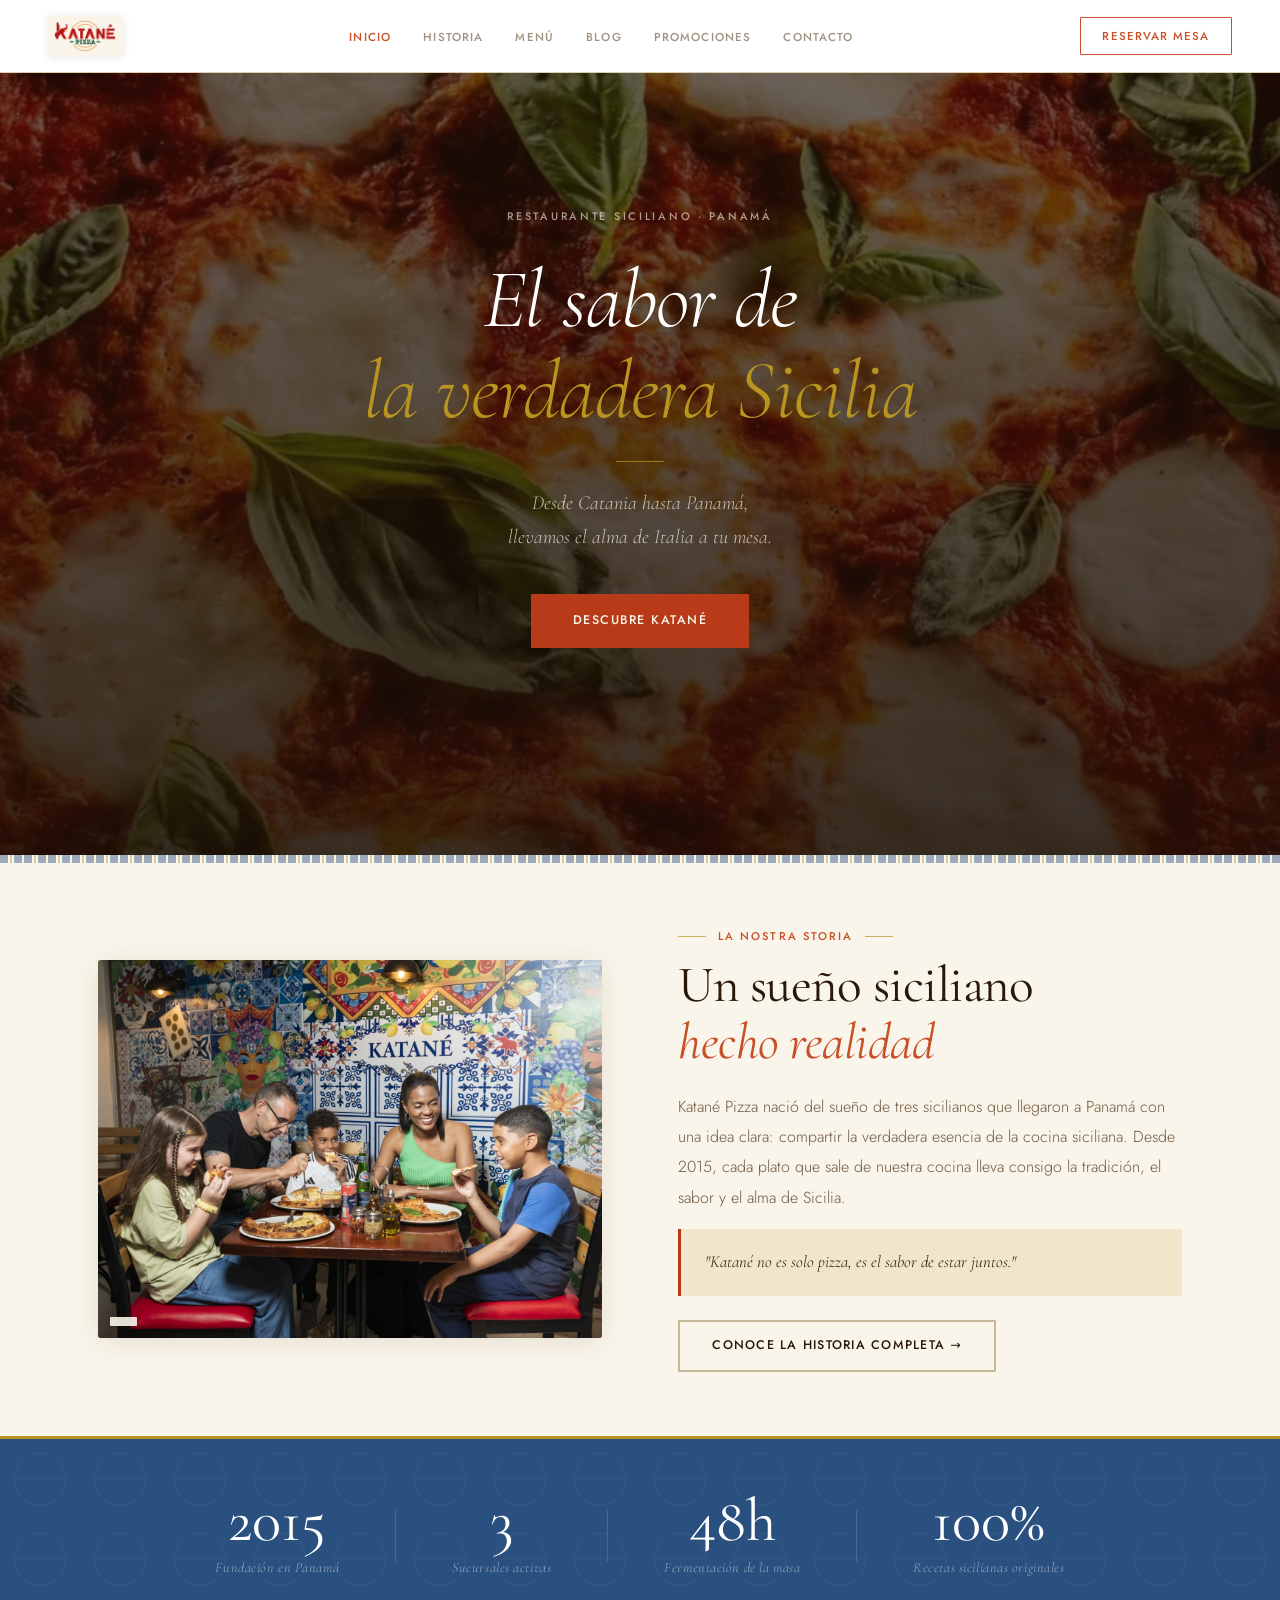
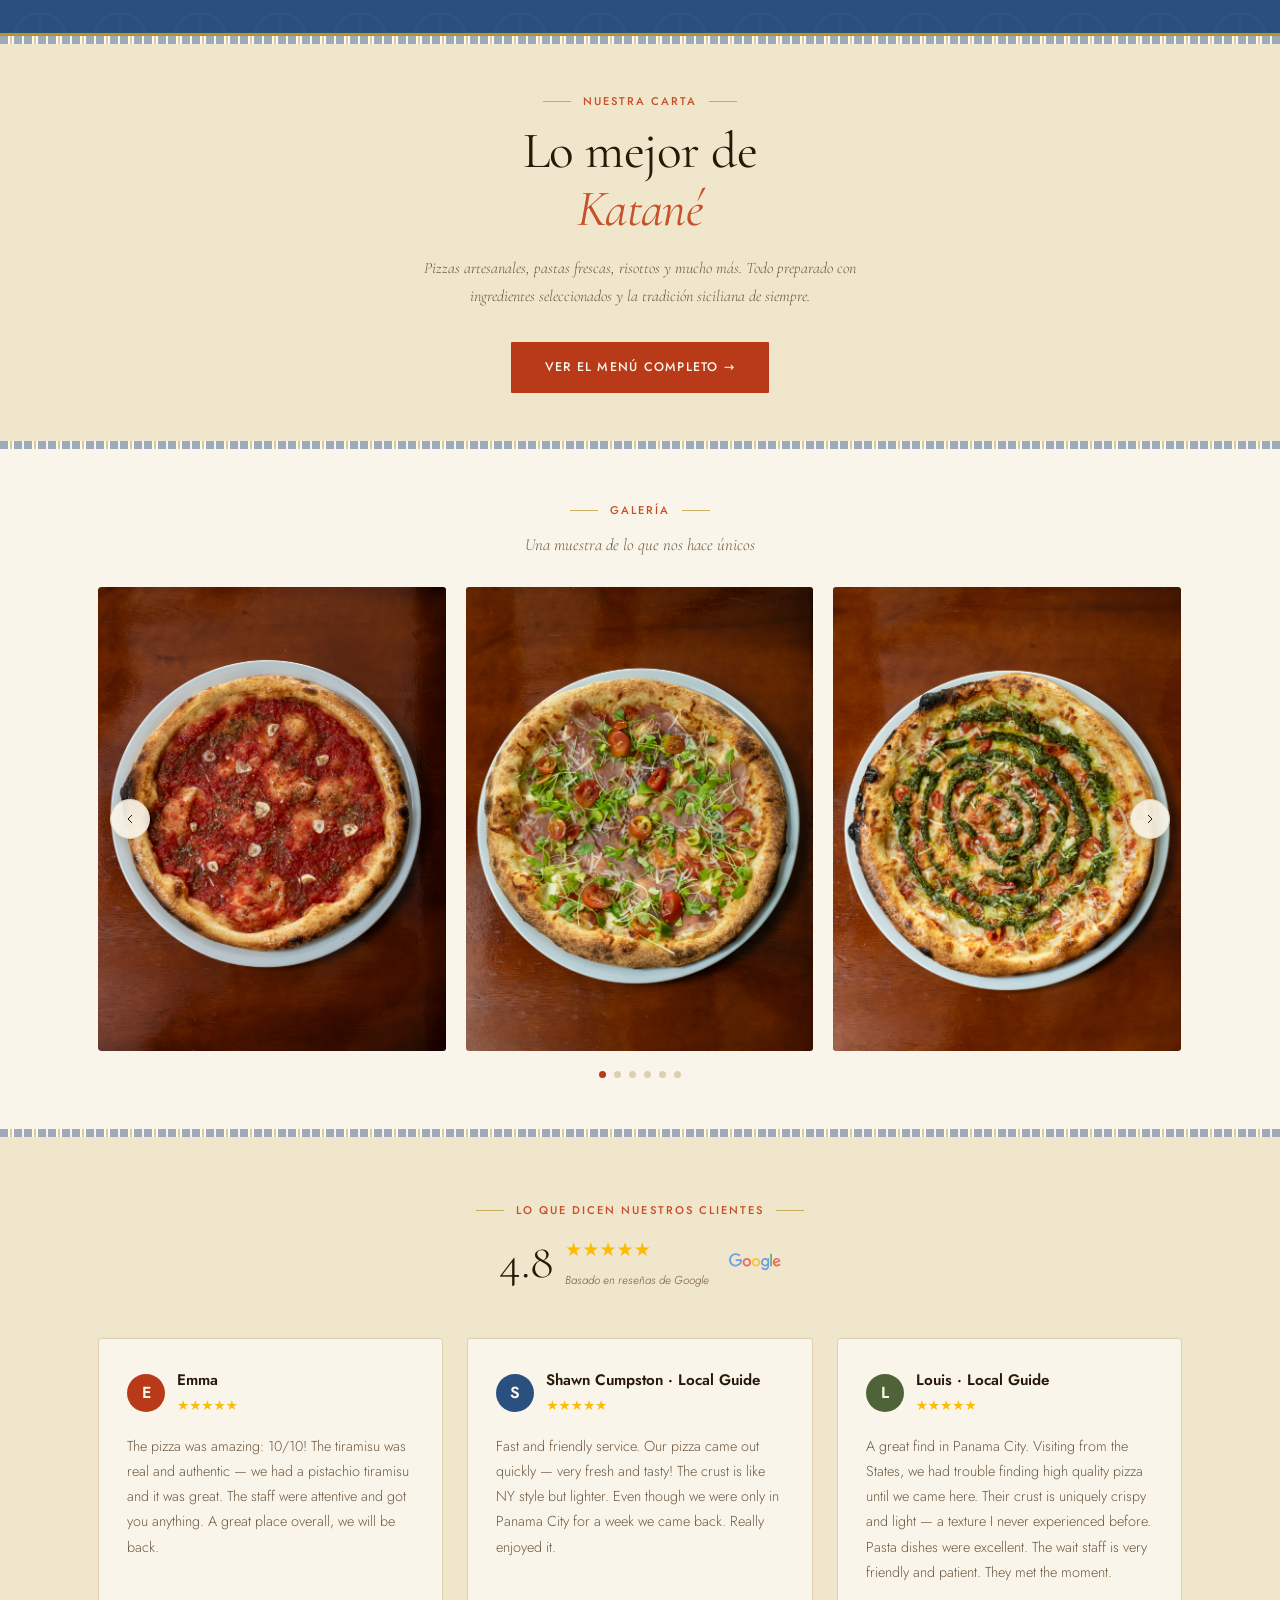
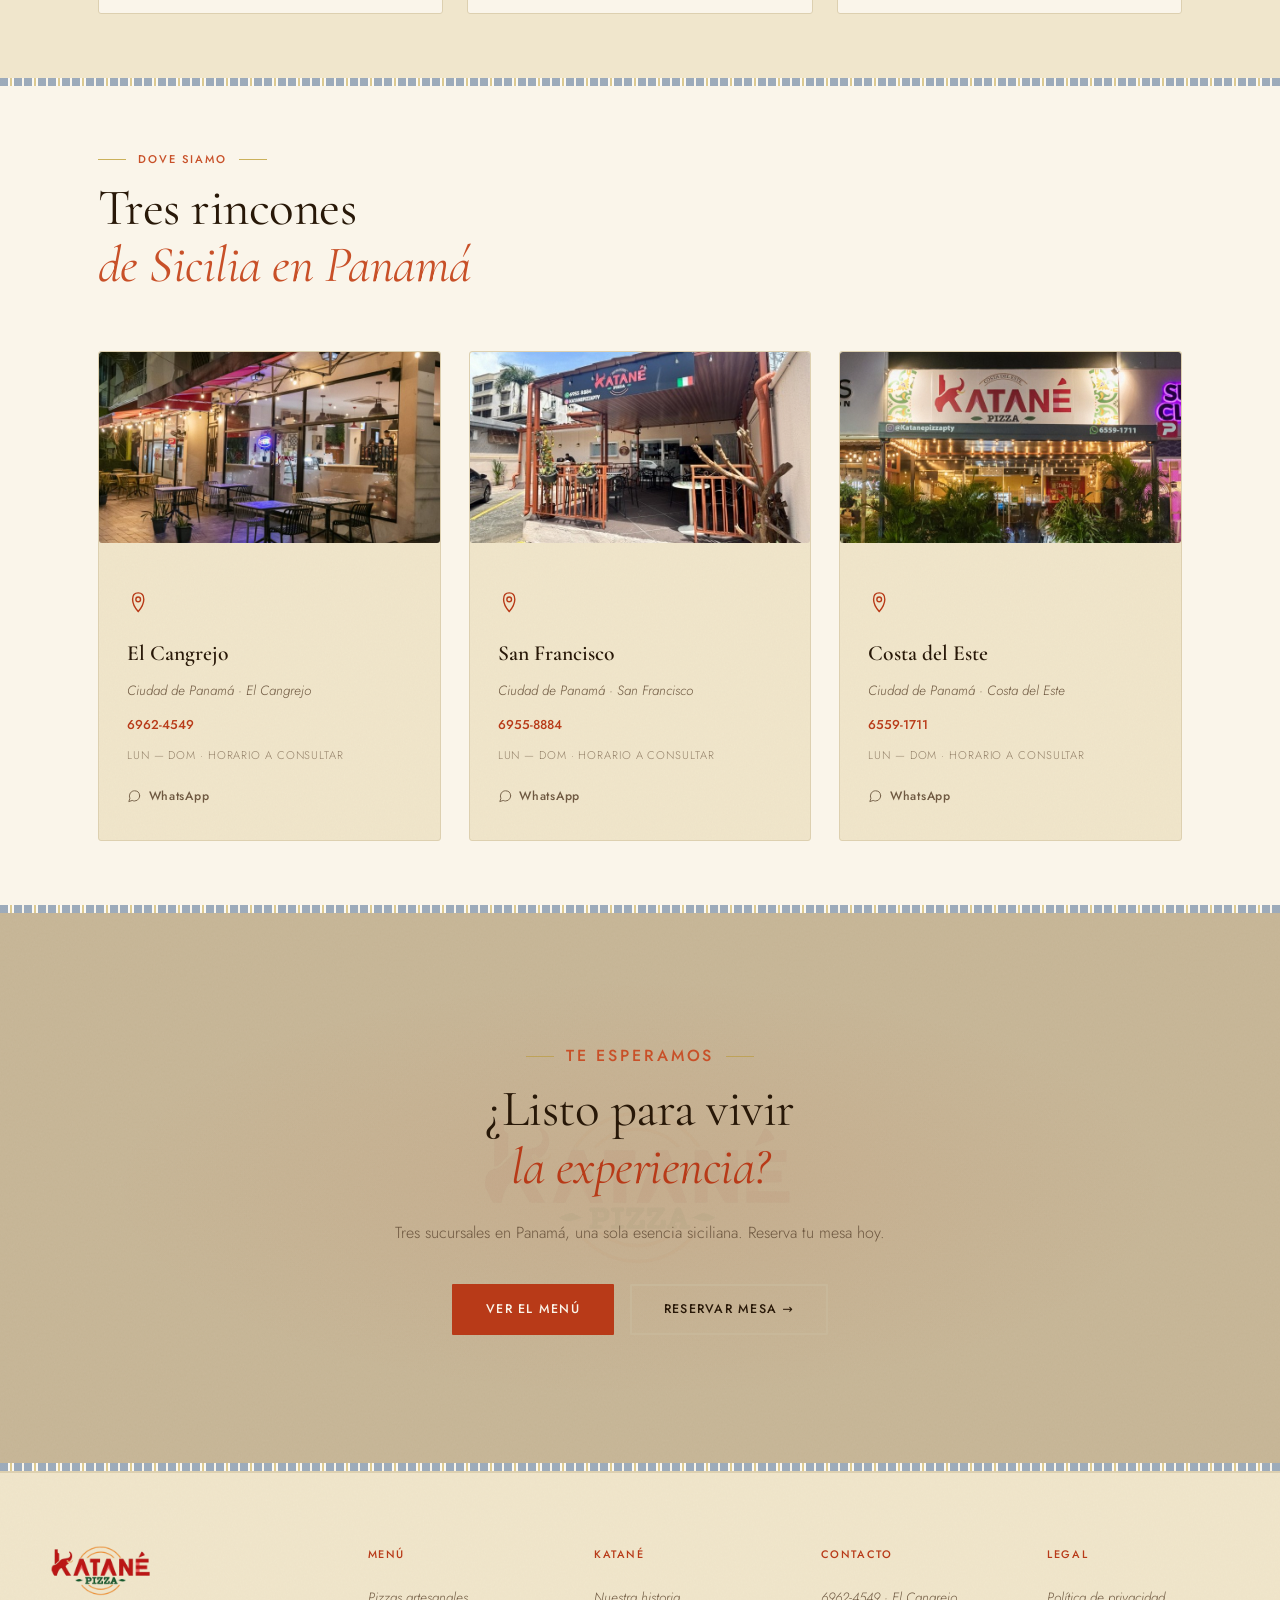
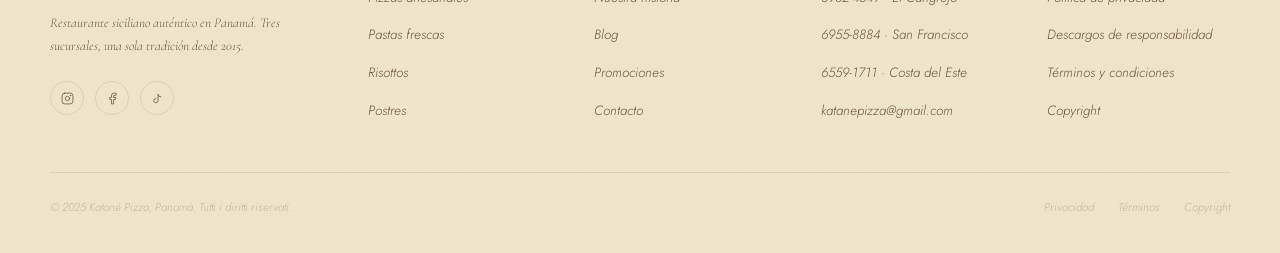
==== index.html @ 50550a85 "ultimos cambios" ====
<!DOCTYPE html>
<html lang="es">
<head>
<meta charset="UTF-8"/>
<meta name="viewport" content="width=device-width, initial-scale=1.0"/>
<title>Katané Pizza — Restaurante Siciliano en Panamá</title>
<meta name="description" content="Auténtico restaurante siciliano en Panamá. Pizzas artesanales, pastas frescas, risottos y más. Tres sucursales en Ciudad de Panamá."/>
<link rel="preconnect" href="https://fonts.googleapis.com"/>
<link rel="preconnect" href="https://fonts.gstatic.com" crossorigin/>
<link href="https://fonts.googleapis.com/css2?family=Cormorant+Garamond:ital,wght@0,300;0,400;0,600;0,700;1,300;1,400;1,600&family=Jost:wght@300;400;500&family=Pacifico&display=swap" rel="stylesheet"/>
<link rel="stylesheet" href="katane.css"/>
<style>
/* ── ESTILOS EXCLUSIVOS: index.html ── */

/* MASA */
.masa { padding:var(--pad) 0; }
.masa-g { display:grid; grid-template-columns:1fr 1fr; gap:clamp(2.5rem,6vw,6rem); align-items:center; }
.masa-txt .h2 { margin-bottom:1.5rem; }
.masa-txt p { font-size:1rem; color:var(--warm); line-height:1.9; }
.masa-pasos { margin-top:2.25rem; display:flex; flex-direction:column; gap:1.5rem; }
.paso-art { display:flex; gap:1.25rem; align-items:flex-start; }
.paso-icono { width:2.6rem; height:2.6rem; flex-shrink:0; background:var(--arena); border-radius:50%; display:flex; align-items:center; justify-content:center; border:1.5px solid var(--arena-med); margin-top:.1rem; }
.paso-icono svg { width:1.2rem; height:1.2rem; }
.paso-txt h4 { font-family:var(--ff-d); font-weight:600; font-size:1rem; margin-bottom:.2rem; }
.paso-txt p  { font-size:.88rem; color:var(--warm); line-height:1.7; }
.masa-vis { display:flex; align-items:center; justify-content:center; }
.masa-c-wrap { position:relative; width:min(88%,400px); aspect-ratio:1; }
.masa-c { position:absolute; inset:0; border-radius:50%; background:radial-gradient(ellipse at 38% 32%,#E8C49A,#C4895A 28%,#A0582A 55%,#7A3D18 78%,#4A2208); box-shadow:0 8px 36px rgba(184,58,24,.22),inset 0 -4px 18px rgba(0,0,0,.12); }
.masa-c-txt { position:absolute; inset:0; display:flex; flex-direction:column; align-items:center; justify-content:center; text-align:center; padding:2rem; }
.mc-n { font-family:var(--ff-d); font-size:clamp(3.2rem,6.5vw,5rem); font-weight:300; color:rgba(250,245,234,.9); line-height:1; }
.mc-u { font-family:var(--ff-d); font-style:italic; font-size:.9rem; color:rgba(250,245,234,.55); margin-top:.2rem; }
.mc-d { font-size:.65rem; color:rgba(250,245,234,.38); letter-spacing:.12em; text-transform:uppercase; margin-top:.35rem; }
.masa-ring  { position:absolute; inset:-13px; border-radius:50%; border:1.5px dashed rgba(184,148,32,.28); }
.masa-ring2 { position:absolute; inset:-25px; border-radius:50%; border:.5px solid rgba(184,148,32,.1); }

/* ESPECIALIDADES */
.menu-dest { padding:var(--pad) 0; }
.menu-cab { display:flex; align-items:flex-end; justify-content:space-between; flex-wrap:wrap; gap:1.5rem; margin-bottom:clamp(2rem,4.5vw,3.5rem); }
.menu-tabs { display:flex; border:1.5px solid var(--arena-med); border-radius:2px; overflow:hidden; }
.mtab { padding:.58rem 1.25rem; font-family:var(--ff-b); font-size:.72rem; font-weight:500; letter-spacing:.06em; color:var(--warm); border-right:1px solid var(--arena-med); transition:background .25s,color .25s; }
.mtab:last-child { border-right:none; }
.mtab.on,.mtab:hover { background:var(--rojo); color:var(--crema); }
.mpanel { display:none; }
.mpanel.on { display:block; }
.menu-ver-mas { display:flex; justify-content:center; margin-top:2.5rem; }

/* PLATOS */
.plato-nuevo {
  background:var(--crema);
  padding:1.6rem 1.85rem;
  border-bottom:1px solid var(--arena-med);
  display:grid;
  grid-template-columns:1fr auto;
  gap:.3rem 1.5rem;
  transition:background .25s;
  cursor:default;
}
.plato-nuevo:last-child { border-bottom:none; }
.plato-nuevo:hover { background:var(--arena); }
.plato-nuevo-nom { font-family:var(--ff-d); font-size:1.15rem; font-weight:600; grid-column:1; }
.plato-nuevo-prc { font-family:var(--ff-d); font-size:1.05rem; font-weight:600; color:var(--terracota); white-space:nowrap; grid-row:1; }
.plato-nuevo-des { font-size:.88rem; color:var(--warm); line-height:1.65; grid-column:1/-1; font-style:italic; }
.plato-nuevo-tag { font-size:.62rem; letter-spacing:.1em; text-transform:uppercase; color:var(--oliva); font-family:var(--ff-b); font-weight:500; grid-column:1; }
.platos-lista { background:var(--crema); border:1px solid var(--arena-med); border-radius:3px; overflow:hidden; }

/* HISTORIA RESUMEN */
.h-txt .h2 { margin-bottom:1.5rem; }
.h-p { font-size:1rem; color:var(--warm); line-height:1.9; }
.h-p+.h-p { margin-top:1rem; }
.h-cita { margin-top:2.25rem; padding:1.5rem 1.75rem; background:var(--arena); border-left:3px solid var(--rojo); border-radius:0 3px 3px 0; font-family:var(--ff-d); font-style:italic; font-size:1.15rem; color:var(--tinta); line-height:1.6; }
.h-cita cite { display:block; margin-top:.6rem; font-style:normal; font-size:.74rem; color:var(--terracota); letter-spacing:.07em; }
.historia-g { display:grid; grid-template-columns:1fr 1fr; gap:clamp(2.5rem,6vw,6rem); align-items:start; }
.foto-historia { position:relative; aspect-ratio:4/5; border-radius:3px; overflow:hidden; box-shadow:var(--shadow); }
.foto-historia-bg { position:absolute; inset:0; background:linear-gradient(145deg,#C8956A,#9A6040 35%,#703818 65%,#481808); }
.foto-historia-lbl { position:absolute; bottom:1.25rem; left:50%; transform:translateX(-50%); background:rgba(250,245,234,.92); padding:.35rem 1rem; font-family:var(--ff-d); font-style:italic; font-size:.74rem; color:var(--tinta); white-space:nowrap; border-radius:1px; }

@media(max-width:1024px){
  .historia-g,.masa-g { grid-template-columns:1fr; gap:2.5rem; }
  .masa-vis { order:-1; }
  .masa-c-wrap { max-width:280px; margin-inline:auto; }
}
@media(max-width:767px){
  .menu-cab { flex-direction:column; align-items:flex-start; }
}
</style>
</head>
<body>

<nav class="nav" id="nav">
  <a class="nav-logo" href="index.html" aria-label="Katané Pizza"><img src="katane_logo.png" alt="Katané Pizza"/></a>
  <ul class="nav-links" role="list">
    <li><a href="index.html">Inicio</a></li>
    <li><a href="historia.html">Historia</a></li>
    <li><a href="menu.html">Menú</a></li>
    <li><a href="blog.html">Blog</a></li>
    <li><a href="promociones.html">Promociones</a></li>
    <li><a href="contacto.html">Contacto</a></li>
  </ul>
  <a href="https://wa.me/50769624549" class="nav-cta" target="_blank" rel="noopener">Reservar mesa</a>
  <button class="hamb" id="hambBtn" aria-label="Abrir menú" aria-expanded="false"><span></span><span></span><span></span></button>
</nav>
<div class="mm" id="mm">
  <a href="index.html"    class="lm">Inicio</a>
  <a href="historia.html" class="lm">Historia</a>
  <a href="menu.html"     class="lm">Menú</a>
  <a href="blog.html"     class="lm">Blog</a>
  <a href="promociones.html" class="lm">Promociones</a>
  <a href="contacto.html" class="lm">Contacto</a>
</div>

<!-- HERO -->
<section id="inicio" style="min-height:95vh;position:relative;display:flex;align-items:center;justify-content:center;overflow:hidden;background:#1a0e06">

  <!-- FOTO HERO — reemplaza src con tu foto real de pizza -->
  <div style="position:absolute;inset:0;z-index:0">
    <img src="pizza.jpg" alt="Katané Pizza" style="width:100%;height:100%;object-fit:cover;display:block;opacity:.55"/>
  </div>

  <!-- Overlay gradiente suave -->
  <div style="position:absolute;inset:0;z-index:1;background:linear-gradient(to bottom, rgba(26,14,6,.3) 0%, rgba(26,14,6,.55) 60%, rgba(26,14,6,.75) 100%)"></div>

  <!-- Contenido -->
  <div style="position:relative;z-index:2;text-align:center;padding:2rem var(--g);max-width:820px;margin-inline:auto">

    <p style="font-family:var(--ff-b);font-size:.68rem;font-weight:500;letter-spacing:.25em;text-transform:uppercase;color:rgba(250,245,234,.6);margin-bottom:1.75rem">Restaurante Siciliano · Panamá</p>

    <h1 style="font-family:var(--ff-d);font-size:clamp(2.8rem,6.5vw,5.5rem);font-weight:300;font-style:italic;color:#ffffff;line-height:1.1;letter-spacing:-.01em;margin-bottom:1rem">
      El sabor de<br>
      <span style="color:var(--limon)">la verdadera Sicilia</span>
    </h1>

    <div style="width:48px;height:1px;background:var(--limon);margin:1.5rem auto;opacity:.7"></div>

    <p style="font-family:var(--ff-d);font-style:italic;font-size:clamp(1rem,1.8vw,1.25rem);color:rgba(250,245,234,.72);line-height:1.7;margin-bottom:2.5rem;max-width:480px;margin-inline:auto">
      Desde Catania hasta Panamá,<br>llevamos el alma de Italia a tu mesa.
    </p>

    <a href="menu.html" style="display:inline-flex;align-items:center;gap:.6rem;padding:.9rem 2.5rem;background:var(--rojo);color:var(--crema);font-family:var(--ff-b);font-size:.78rem;font-weight:500;letter-spacing:.12em;text-transform:uppercase;border-radius:1px;text-decoration:none;border:2px solid var(--rojo);transition:background .25s">Descubre Katané</a>

  </div>


</section>

<!-- HISTORIA RESUMEN -->
<div class="franja"></div>
<section style="padding:var(--pad) 0;background:var(--crema)" id="historia">
  <div class="w">
    <div style="display:grid;grid-template-columns:1fr 1fr;gap:clamp(2.5rem,6vw,5rem);align-items:center">
      <div style="border-radius:3px;overflow:hidden;box-shadow:var(--shadow);aspect-ratio:4/3;background:linear-gradient(145deg,#C8956A,#703818);position:relative">
        <img src="familia.jpg" alt="Katané Pizza" style="width:100%;height:100%;object-fit:cover;display:block"/>
        <div style="position:absolute;bottom:.75rem;left:.75rem;background:rgba(250,245,234,.9);padding:.3rem .85rem;font-family:var(--ff-d);font-style:italic;font-size:.72rem;border-radius:1px"><!-- FOTO HISTORIA --></div>
      </div>
      <div>
        <p class="eyebrow">La nostra storia</p>
        <h2 class="h2" style="margin-bottom:1.25rem">Un sueño siciliano<br><em>hecho realidad</em></h2>
        <p style="font-size:1rem;color:var(--warm);line-height:1.9;margin-bottom:1rem">Katané Pizza nació del sueño de tres sicilianos que llegaron a Panamá con una idea clara: compartir la verdadera esencia de la cocina siciliana. Desde 2015, cada plato que sale de nuestra cocina lleva consigo la tradición, el sabor y el alma de Sicilia.</p>
        <blockquote style="padding:1.25rem 1.5rem;background:var(--arena);border-left:3px solid var(--rojo);border-radius:0 3px 3px 0;font-family:var(--ff-d);font-style:italic;font-size:1.05rem;color:var(--tinta);line-height:1.6;margin-bottom:1.5rem">"Katané no es solo pizza, es el sabor de estar juntos."</blockquote>
        <a href="historia.html" class="btn-o">Conoce la historia completa →</a>
      </div>
    </div>
  </div>
</section>

<!-- ESTADÍSTICAS -->
<div class="stats">
  <div class="w">
    <div class="stats-inner">
      <div class="stat rv"><div class="stat-n">2015</div><div class="stat-l">Fundación en Panamá</div></div>
      <div class="stat-div"></div>
      <div class="stat rv"><div class="stat-n">3</div><div class="stat-l">Sucursales activas</div></div>
      <div class="stat-div"></div>
      <div class="stat rv"><div class="stat-n">48h</div><div class="stat-l">Fermentación de la masa</div></div>
      <div class="stat-div"></div>
      <div class="stat rv"><div class="stat-n">100%</div><div class="stat-l">Recetas sicilianas originales</div></div>
    </div>
  </div>
</div>


<div class="franja"></div>
<section style="padding:clamp(2rem,4vw,3rem) 0;background:var(--arena);text-align:center">
  <div class="w">
    <p class="eyebrow" style="justify-content:center;margin-bottom:.75rem">Nuestra carta</p>
    <h2 class="h2" style="margin-bottom:1rem">Lo mejor de<br><em>Katané</em></h2>
    <p style="font-family:var(--ff-d);font-style:italic;font-size:1rem;color:var(--warm);max-width:480px;margin-inline:auto;margin-bottom:2rem">Pizzas artesanales, pastas frescas, risottos y mucho más. Todo preparado con ingredientes seleccionados y la tradición siciliana de siempre.</p>
    <a href="menu.html" class="btn-r">Ver el menú completo →</a>
  </div>
</section>

<!-- GALERÍA -->
<div class="franja"></div>
<section style="padding:clamp(2rem,4vw,3.5rem) 0;background:var(--crema);overflow:hidden">
  <div class="w">
    <div style="text-align:center;margin-bottom:1.75rem">
      <p class="eyebrow" style="justify-content:center;margin-bottom:.6rem">Galería</p>
      <p style="font-family:var(--ff-d);font-style:italic;font-size:1.05rem;color:var(--warm)">Una muestra de lo que nos hace únicos</p>
    </div>
    <div style="position:relative;overflow:hidden;border-radius:3px">
      <div id="carrusel" style="display:flex;gap:1.25rem;transition:transform .45s cubic-bezier(.4,0,.2,1)">
        <div style="flex:0 0 calc(33.333% - .85rem);aspect-ratio:3/4;border-radius:3px;overflow:hidden;background:linear-gradient(145deg,#C8956A,#703818);flex-shrink:0"><img src="pizza1.jpg" style="width:100%;height:100%;object-fit:cover;display:block"/></div>
        <div style="flex:0 0 calc(33.333% - .85rem);aspect-ratio:3/4;border-radius:3px;overflow:hidden;background:linear-gradient(145deg,#A87050,#5A2810);flex-shrink:0"><img src="pizza2.jpg" style="width:100%;height:100%;object-fit:cover;display:block"/></div>
        <div style="flex:0 0 calc(33.333% - .85rem);aspect-ratio:3/4;border-radius:3px;overflow:hidden;background:linear-gradient(145deg,#8B5030,#4A1808);flex-shrink:0"><img src="pizza3.jpg" style="width:100%;height:100%;object-fit:cover;display:block"/></div>
        <div style="flex:0 0 calc(33.333% - .85rem);aspect-ratio:3/4;border-radius:3px;overflow:hidden;background:linear-gradient(145deg,#C8956A,#703818);flex-shrink:0"><img src="pizza4.jpg" style="width:100%;height:100%;object-fit:cover;display:block"/></div>
        <div style="flex:0 0 calc(33.333% - .85rem);aspect-ratio:3/4;border-radius:3px;overflow:hidden;background:linear-gradient(145deg,#A87050,#5A2810);flex-shrink:0"><img src="pizza5.jpg" style="width:100%;height:100%;object-fit:cover;display:block"/></div>
        <div style="flex:0 0 calc(33.333% - .85rem);aspect-ratio:3/4;border-radius:3px;overflow:hidden;background:linear-gradient(145deg,#8B5030,#4A1808);flex-shrink:0"><img src="pizza6.jpg" style="width:100%;height:100%;object-fit:cover;display:block"/></div>
        <div style="flex:0 0 calc(33.333% - .85rem);aspect-ratio:3/4;border-radius:3px;overflow:hidden;background:linear-gradient(145deg,#C8956A,#703818);flex-shrink:0"><img src="pizza1.jpg" style="width:100%;height:100%;object-fit:cover;display:block"/></div>
        <div style="flex:0 0 calc(33.333% - .85rem);aspect-ratio:3/4;border-radius:3px;overflow:hidden;background:linear-gradient(145deg,#A87050,#5A2810);flex-shrink:0"><img src="pizza2.jpg" style="width:100%;height:100%;object-fit:cover;display:block"/></div>
        <div style="flex:0 0 calc(33.333% - .85rem);aspect-ratio:3/4;border-radius:3px;overflow:hidden;background:linear-gradient(145deg,#8B5030,#4A1808);flex-shrink:0"><img src="pizza3.jpg" style="width:100%;height:100%;object-fit:cover;display:block"/></div>
      </div>
      <button onclick="moverCarrusel(-1)" style="position:absolute;left:.75rem;top:50%;transform:translateY(-50%);width:40px;height:40px;border-radius:50%;background:rgba(250,245,234,.9);border:1px solid var(--arena-med);cursor:pointer;display:flex;align-items:center;justify-content:center;box-shadow:0 2px 12px rgba(40,24,8,.12);z-index:2">
        <svg width="16" height="16" viewBox="0 0 24 24" fill="none" stroke="var(--tinta)" stroke-width="1.5"><polyline points="15 18 9 12 15 6"/></svg>
      </button>
      <button onclick="moverCarrusel(1)" style="position:absolute;right:.75rem;top:50%;transform:translateY(-50%);width:40px;height:40px;border-radius:50%;background:rgba(250,245,234,.9);border:1px solid var(--arena-med);cursor:pointer;display:flex;align-items:center;justify-content:center;box-shadow:0 2px 12px rgba(40,24,8,.12);z-index:2">
        <svg width="16" height="16" viewBox="0 0 24 24" fill="none" stroke="var(--tinta)" stroke-width="1.5"><polyline points="9 18 15 12 9 6"/></svg>
      </button>
    </div>
    <div id="carrusel-dots" style="display:flex;justify-content:center;gap:.5rem;margin-top:1.25rem">
      <span onclick="irASlide(0)" style="width:7px;height:7px;border-radius:50%;background:var(--rojo);cursor:pointer;display:inline-block"></span>
      <span onclick="irASlide(1)" style="width:7px;height:7px;border-radius:50%;background:var(--arena-med);cursor:pointer;display:inline-block"></span>
      <span onclick="irASlide(2)" style="width:7px;height:7px;border-radius:50%;background:var(--arena-med);cursor:pointer;display:inline-block"></span>
      <span onclick="irASlide(3)" style="width:7px;height:7px;border-radius:50%;background:var(--arena-med);cursor:pointer;display:inline-block"></span>
      <span onclick="irASlide(4)" style="width:7px;height:7px;border-radius:50%;background:var(--arena-med);cursor:pointer;display:inline-block"></span>
      <span onclick="irASlide(5)" style="width:7px;height:7px;border-radius:50%;background:var(--arena-med);cursor:pointer;display:inline-block"></span>
    </div>
  </div>
</section>

<!-- RESEÑAS -->
<div class="franja"></div>
<section style="padding:var(--pad) 0;background:var(--arena)">
  <div class="w">

    <!-- Rating general -->
    <div style="text-align:center;margin-bottom:3rem">
      <p class="eyebrow" style="justify-content:center;margin-bottom:.75rem">Lo que dicen nuestros clientes</p>
      <div style="display:flex;align-items:center;justify-content:center;gap:.75rem;margin-bottom:.5rem">
        <span style="font-family:var(--ff-d);font-size:3rem;font-weight:300;color:var(--tinta);line-height:1">4.8</span>
        <div>
          <div style="display:flex;gap:3px;margin-bottom:.25rem">
            <span style="color:#FBBC04;font-size:1.2rem">★★★★★</span>
          </div>
          <p style="font-size:.72rem;color:var(--warm);font-style:italic">Basado en reseñas de Google</p>
        </div>
        <!-- Logo Google SVG -->
        <svg width="52" height="18" viewBox="0 0 272 92" xmlns="http://www.w3.org/2000/svg" style="margin-left:.5rem;opacity:.75">
          <path d="M115.75 47.18c0 12.77-9.99 22.18-22.25 22.18s-22.25-9.41-22.25-22.18C71.25 34.32 81.24 25 93.5 25s22.25 9.32 22.25 22.18zm-9.74 0c0-7.98-5.79-13.44-12.51-13.44S80.99 39.2 80.99 47.18c0 7.9 5.79 13.44 12.51 13.44s12.51-5.55 12.51-13.44z" fill="#EA4335"/><path d="M163.75 47.18c0 12.77-9.99 22.18-22.25 22.18s-22.25-9.41-22.25-22.18c0-12.85 9.99-22.18 22.25-22.18s22.25 9.32 22.25 22.18zm-9.74 0c0-7.98-5.79-13.44-12.51-13.44s-12.51 5.46-12.51 13.44c0 7.9 5.79 13.44 12.51 13.44s12.51-5.55 12.51-13.44z" fill="#FBBC05"/><path d="M209.75 26.34v39.82c0 16.38-9.66 23.07-21.08 23.07-10.75 0-17.22-7.19-19.66-13.07l8.48-3.53c1.51 3.61 5.21 7.87 11.17 7.87 7.31 0 11.84-4.51 11.84-13v-3.19h-.34c-2.18 2.69-6.38 5.04-11.68 5.04-11.09 0-21.25-9.66-21.25-22.09 0-12.52 10.16-22.26 21.25-22.26 5.29 0 9.49 2.35 11.68 4.96h.34v-3.61h9.25zm-8.56 20.92c0-7.81-5.21-13.52-11.84-13.52-6.72 0-12.35 5.71-12.35 13.52 0 7.73 5.63 13.36 12.35 13.36 6.63 0 11.84-5.63 11.84-13.36z" fill="#4285F4"/><path d="M225 3v65h-9.5V3h9.5z" fill="#34A853"/><path d="M262.02 54.48l7.56 5.04c-2.44 3.61-8.32 9.83-18.48 9.83-12.6 0-22.01-9.74-22.01-22.18 0-13.19 9.49-22.18 20.92-22.18 11.51 0 17.14 9.16 18.98 14.11l1.01 2.52-29.65 12.28c2.27 4.45 5.8 6.72 10.75 6.72 4.96 0 8.4-2.44 10.92-6.14zm-23.27-7.98l19.82-8.23c-1.09-2.77-4.37-4.7-8.23-4.7-4.95 0-11.84 4.37-11.59 12.93z" fill="#EA4335"/><path d="M35.29 41.41V32H67c.31 1.64.47 3.58.47 5.68 0 7.06-1.93 15.79-8.15 22.01-6.05 6.3-13.78 9.66-24.02 9.66C16.32 69.35.36 53.89.36 34.91.36 15.93 16.32.47 35.3.47c10.5 0 17.98 4.12 23.6 9.49l-6.64 6.64c-4.03-3.78-9.49-6.72-16.97-6.72-13.86 0-24.7 11.17-24.7 25.03 0 13.86 10.84 25.03 24.7 25.03 8.99 0 14.11-3.61 17.39-6.89 2.66-2.66 4.41-6.46 5.1-11.65H35.29z" fill="#4285F4"/></svg>
      </div>
    </div>

    <!-- Tarjetas de reseñas -->
    <div style="display:grid;grid-template-columns:repeat(3,1fr);gap:1.5rem">

  <div style="background:var(--crema);border:1px solid var(--arena-med);border-radius:3px;padding:1.75rem">
    <div style="display:flex;align-items:center;gap:.75rem;margin-bottom:1rem">
      <div style="width:38px;height:38px;border-radius:50%;background:var(--rojo);color:var(--crema);font-size:1rem;font-weight:600;display:flex;align-items:center;justify-content:center;flex-shrink:0">E</div>
      <div>
        <div style="font-size:.95rem;font-weight:600;color:var(--tinta)">Emma</div>
        <div style="color:#FBBC04;font-size:.85rem">★★★★★</div>
      </div>
    </div>
    <p style="font-size:.9rem;color:var(--warm);line-height:1.75">The pizza was amazing: 10/10! The tiramisu was real and authentic — we had a pistachio tiramisu and it was great. The staff were attentive and got you anything. A great place overall, we will be back.</p>
  </div>

  <div style="background:var(--crema);border:1px solid var(--arena-med);border-radius:3px;padding:1.75rem">
    <div style="display:flex;align-items:center;gap:.75rem;margin-bottom:1rem">
      <div style="width:38px;height:38px;border-radius:50%;background:var(--azul);color:var(--crema);font-size:1rem;font-weight:600;display:flex;align-items:center;justify-content:center;flex-shrink:0">S</div>
      <div>
        <div style="font-size:.95rem;font-weight:600;color:var(--tinta)">Shawn Cumpston · Local Guide</div>
        <div style="color:#FBBC04;font-size:.85rem">★★★★★</div>
      </div>
    </div>
    <p style="font-size:.9rem;color:var(--warm);line-height:1.75">Fast and friendly service. Our pizza came out quickly — very fresh and tasty! The crust is like NY style but lighter. Even though we were only in Panama City for a week we came back. Really enjoyed it.</p>
  </div>

  <div style="background:var(--crema);border:1px solid var(--arena-med);border-radius:3px;padding:1.75rem">
    <div style="display:flex;align-items:center;gap:.75rem;margin-bottom:1rem">
      <div style="width:38px;height:38px;border-radius:50%;background:var(--oliva);color:var(--crema);font-size:1rem;font-weight:600;display:flex;align-items:center;justify-content:center;flex-shrink:0">L</div>
      <div>
        <div style="font-size:.95rem;font-weight:600;color:var(--tinta)">Louis · Local Guide</div>
        <div style="color:#FBBC04;font-size:.85rem">★★★★★</div>
      </div>
    </div>
    <p style="font-size:.9rem;color:var(--warm);line-height:1.75">A great find in Panama City. Visiting from the States, we had trouble finding high quality pizza until we came here. Their crust is uniquely crispy and light — a texture I never experienced before. Pasta dishes were excellent. The wait staff is very friendly and patient. They met the moment.</p>
  </div>

</div>
  </div>
</section>

<!-- SUCURSALES -->
<div class="franja"></div>
<section class="suc" id="sucursales">
  <div class="w">
    <div class="suc-hdr"><p class="eyebrow rv">Dove siamo</p><h2 class="h2 rv">Tres rincones<br><em>de Sicilia en Panamá</em></h2></div>
    <div class="suc-g">
      <div class="suc-card rv suc-foto-1"><div style="aspect-ratio:16/9;border-radius:3px;overflow:hidden;background:linear-gradient(145deg,#C8956A,#703818);margin-bottom:1.25rem">
  <img src="cangrejo.jpg" alt="Katané El Cangrejo" style="width:100%;height:100%;object-fit:cover;display:block"/>
</div><div class="suc-body"><div class="suc-ico"><svg viewBox="0 0 24 24" fill="none" stroke="var(--rojo)" stroke-width="1.5" stroke-linecap="round"><path d="M12 2 Q18 2 18 9 Q18 15 12 22 Q6 15 6 9 Q6 2 12 2 Z"/><circle cx="12" cy="9" r="2.5"/></svg></div><div class="suc-nom">El Cangrejo</div><div class="suc-dir">Ciudad de Panamá · El Cangrejo</div><div class="suc-tel">6962-4549</div><div class="suc-hora">Lun — Dom · Horario a consultar</div><a href="https://wa.me/50769624549" class="suc-wa" target="_blank"><svg viewBox="0 0 24 24" fill="none" stroke="currentColor" stroke-width="1.5" stroke-linecap="round"><path d="M21 11.5a8.38 8.38 0 0 1-.9 3.8 8.5 8.5 0 0 1-7.6 4.7 8.38 8.38 0 0 1-3.8-.9L3 21l1.9-5.7a8.38 8.38 0 0 1-.9-3.8 8.5 8.5 0 0 1 4.7-7.6 8.38 8.38 0 0 1 3.8-.9h.5a8.48 8.48 0 0 1 8 8v.5z"/></svg>WhatsApp</a></div></div>
      <div class="suc-card rv suc-foto-2"><div style="aspect-ratio:16/9;border-radius:3px;overflow:hidden;background:linear-gradient(145deg,#A87050,#5A2810);margin-bottom:1.25rem">
  <img src="sf.jpg" alt="Katané San Francisco" style="width:100%;height:100%;object-fit:cover;display:block"/>
</div><div class="suc-body"><div class="suc-ico"><svg viewBox="0 0 24 24" fill="none" stroke="var(--rojo)" stroke-width="1.5" stroke-linecap="round"><path d="M12 2 Q18 2 18 9 Q18 15 12 22 Q6 15 6 9 Q6 2 12 2 Z"/><circle cx="12" cy="9" r="2.5"/></svg></div><div class="suc-nom">San Francisco</div><div class="suc-dir">Ciudad de Panamá · San Francisco</div><div class="suc-tel">6955-8884</div><div class="suc-hora">Lun — Dom · Horario a consultar</div><a href="https://wa.me/50769558884" class="suc-wa" target="_blank"><svg viewBox="0 0 24 24" fill="none" stroke="currentColor" stroke-width="1.5" stroke-linecap="round"><path d="M21 11.5a8.38 8.38 0 0 1-.9 3.8 8.5 8.5 0 0 1-7.6 4.7 8.38 8.38 0 0 1-3.8-.9L3 21l1.9-5.7a8.38 8.38 0 0 1-.9-3.8 8.5 8.5 0 0 1 4.7-7.6 8.38 8.38 0 0 1 3.8-.9h.5a8.48 8.48 0 0 1 8 8v.5z"/></svg>WhatsApp</a></div></div>
      <div class="suc-card rv suc-foto-3"><div style="aspect-ratio:16/9;border-radius:3px;overflow:hidden;background:linear-gradient(145deg,#8B5030,#4A1808);margin-bottom:1.25rem">
  <img src="cde.jpg" alt="Katané Costa del Este" style="width:100%;height:100%;object-fit:cover;display:block"/>
</div><div class="suc-body"><div class="suc-ico"><svg viewBox="0 0 24 24" fill="none" stroke="var(--rojo)" stroke-width="1.5" stroke-linecap="round"><path d="M12 2 Q18 2 18 9 Q18 15 12 22 Q6 15 6 9 Q6 2 12 2 Z"/><circle cx="12" cy="9" r="2.5"/></svg></div><div class="suc-nom">Costa del Este</div><div class="suc-dir">Ciudad de Panamá · Costa del Este</div><div class="suc-tel">6559-1711</div><div class="suc-hora">Lun — Dom · Horario a consultar</div><a href="https://wa.me/50765591711" class="suc-wa" target="_blank"><svg viewBox="0 0 24 24" fill="none" stroke="currentColor" stroke-width="1.5" stroke-linecap="round"><path d="M21 11.5a8.38 8.38 0 0 1-.9 3.8 8.5 8.5 0 0 1-7.6 4.7 8.38 8.38 0 0 1-3.8-.9L3 21l1.9-5.7a8.38 8.38 0 0 1-.9-3.8 8.5 8.5 0 0 1 4.7-7.6 8.38 8.38 0 0 1 3.8-.9h.5a8.48 8.48 0 0 1 8 8v.5z"/></svg>WhatsApp</a></div></div>
    </div>
  </div>
</section>

<!-- CONTACTO CTA -->
<div class="franja"></div>
<section class="cto" id="contacto">
  <img class="cto-wm" src="katane_logo.png" alt="" aria-hidden="true"/>
  <div class="w" style="padding-block:var(--pad)">
    <div class="cto-int">
      <p class="eyebrow rv" style="justify-content:center">Te esperamos</p>
      <h2 class="h2 rv" style="transition-delay:.1s;color:var(--tinta)">¿Listo para vivir<br><em>la experiencia?</em></h2>
      <p class="rv" style="transition-delay:.2s;color:var(--warm)">Tres sucursales en Panamá, una sola esencia siciliana. Reserva tu mesa hoy.</p>
      <div class="cto-btns rv" style="transition-delay:.3s">
        <a href="menu.html" class="btn-r">Ver el menú</a>
        <a href="https://wa.me/50769624549" target="_blank" class="btn-o">Reservar mesa →</a>
      </div>
    </div>
  </div>
</section>

<div class="franja"></div>
<footer class="footer">
  <div class="footer-g">
    <div class="footer-m">
      <img class="footer-logo" src="katane_logo.png" alt="Katané Pizza"/>
      <p class="footer-tagline">Restaurante siciliano auténtico en Panamá. Tres sucursales, una sola tradición desde 2015.</p>
      <div class="footer-redes">
        <a href="#" class="rs" aria-label="Instagram"><svg viewBox="0 0 24 24" fill="none" stroke="currentColor" stroke-width="1.5" stroke-linecap="round"><rect x="2" y="2" width="20" height="20" rx="5"/><circle cx="12" cy="12" r="4"/><circle cx="17.5" cy="6.5" r=".5" fill="currentColor"/></svg></a>
        <a href="#" class="rs" aria-label="Facebook"><svg viewBox="0 0 24 24" fill="none" stroke="currentColor" stroke-width="1.5" stroke-linecap="round"><path d="M18 2h-3a5 5 0 0 0-5 5v3H7v4h3v8h4v-8h3l1-4h-4V7a1 1 0 0 1 1-1h3z"/></svg></a>
        <a href="#" class="rs" aria-label="TikTok"><svg viewBox="0 0 24 24" fill="none" stroke="currentColor" stroke-width="1.5" stroke-linecap="round"><path d="M9 12a4 4 0 1 0 4 4V4a5 5 0 0 0 5 5"/></svg></a>
      </div>
    </div>
    <div class="footer-col">
      <div class="footer-col-tit">Menú</div>
      <ul>
        <li><a href="menu.html">Pizzas artesanales</a></li>
        <li><a href="menu.html">Pastas frescas</a></li>
        <li><a href="menu.html">Risottos</a></li>
        <li><a href="menu.html">Postres</a></li>
      </ul>
    </div>
    <div class="footer-col">
      <div class="footer-col-tit">Katané</div>
      <ul>
        <li><a href="historia.html">Nuestra historia</a></li>
        <li><a href="blog.html">Blog</a></li>
        <li><a href="promociones.html">Promociones</a></li>
        <li><a href="contacto.html">Contacto</a></li>
      </ul>
    </div>
    <div class="footer-col">
      <div class="footer-col-tit">Contacto</div>
      <ul>
        <li><a href="tel:+50769624549">6962-4549 · El Cangrejo</a></li>
        <li><a href="tel:+50769558884">6955-8884 · San Francisco</a></li>
        <li><a href="tel:+50765591711">6559-1711 · Costa del Este</a></li>
        <li><a href="mailto:katanepizza@gmail.com">katanepizza@gmail.com</a></li>
      </ul>
    </div>
    <div class="footer-col">
      <div class="footer-col-tit">Legal</div>
      <ul>
        <li><a href="privacidad.html">Política de privacidad</a></li>
        <li><a href="descargos.html">Descargos de responsabilidad</a></li>
        <li><a href="terminos.html">Términos y condiciones</a></li>
        <li><a href="copyright.html">Copyright</a></li>
      </ul>
    </div>
  </div>
  <div class="footer-bot">
    <p>© 2025 Katané Pizza, Panamá. Tutti i diritti riservati.</p>
    <div style="display:flex;gap:1.5rem">
      <a href="privacidad.html">Privacidad</a>
      <a href="terminos.html">Términos</a>
      <a href="copyright.html">Copyright</a>
    </div>
  </div>
</footer>

<script>
let slideActual = 0;
const totalSlides = 6;

function moverCarrusel(dir) {
  slideActual = slideActual + dir;
  if (slideActual >= totalSlides) {
    slideActual = 0;
    const c = document.getElementById('carrusel');
    c.style.transition = 'none';
    c.style.transform = 'translateX(0)';
    setTimeout(() => {
      c.style.transition = 'transform .45s cubic-bezier(.4,0,.2,1)';
    }, 20);
    actualizarCarrusel();
    return;
  }
  if (slideActual < 0) slideActual = totalSlides - 1;
  actualizarCarrusel();
}

function irASlide(n) {
  slideActual = n;
  actualizarCarrusel();
}

function actualizarCarrusel() {
  const c = document.getElementById('carrusel');
  const itemW = c.children[0].offsetWidth + 20;
  c.style.transform = 'translateX(-' + (slideActual * itemW) + 'px)';
  document.querySelectorAll('#carrusel-dots span').forEach((d, i) => {
    d.style.background = i === slideActual ? 'var(--rojo)' : 'var(--arena-med)';
  });
}

</script>
<script src="katane.js"></script>
</body>
</html>
---- katane.css ----
/* ═══════════════════════════════════════════
   KATANÉ PIZZA — CSS COMPARTIDO
   Usar en todas las páginas:
   <link rel="stylesheet" href="katane.css"/>
═══════════════════════════════════════════ */

/* ── TOKENS ─────────────────────────────── */
:root {
  --crema:     #FAF5EA;
  --arena:     #F0E6CC;
  --arena-med: #DDD0B0;
  --piedra:    #C8B89A;
  --rojo:      #B83A18;
  --rojo-osc:  #8C2010;
  --terracota: #C85028;
  --limon:     #B89420;
  --oliva:     #4E6438;
  --oliva-clr: #7A8E5C;
  --warm:      #6E5840;
  --tinta:     #281808;
  --noche:     #180C04;
  --azul:      #2A5080;

  --ff-d: 'Cormorant Garamond', Georgia, serif;
  --ff-b: 'Jost', system-ui, sans-serif;
  --ff-s: 'Pacifico', cursive;

  --pad:    clamp(3rem, 5vw, 5rem);
  --w:      1180px;
  --g:      clamp(1.25rem, 4vw, 3rem);
  --ease:   cubic-bezier(.25,.46,.45,.94);
  --shadow: 0 4px 28px rgba(40,24,8,.10);
}

/* ── RESET ───────────────────────────────── */
*,*::before,*::after { box-sizing:border-box; margin:0; padding:0; }
html { scroll-behavior:smooth; }
body {
  background:var(--crema); color:var(--tinta);
  font-family:var(--ff-b); font-weight:300;
  font-size:16px; line-height:1.75; overflow-x:hidden;
}
img { display:block; max-width:100%; }
a { color:inherit; text-decoration:none; }
button { cursor:pointer; border:none; background:none; font:inherit; color:inherit; }

/* ── LAYOUT ──────────────────────────────── */
.w { max-width:var(--w); margin-inline:auto; padding-inline:var(--g); }

/* ── REVEAL ──────────────────────────────── */
.rv    { opacity:1; }
.rv.on { opacity:1; }
.rl    { opacity:1; }
.rl.on { opacity:1; }
.rr    { opacity:1; }
.rr.on { opacity:1; }

/* ── TIPOGRAFÍA ──────────────────────────── */
.eyebrow {
  font-family:var(--ff-b); font-size:.7rem; font-weight:500;
  letter-spacing:.18em; text-transform:uppercase; color:var(--terracota);
  display:flex; align-items:center; gap:.75rem; margin-bottom:.65rem;
}
.eyebrow::before,.eyebrow::after {
  content:''; display:inline-block; width:1.75rem; height:1px;
  background:var(--limon); opacity:.7;
}
.h2 {
  font-family:var(--ff-d); font-size:clamp(2rem,4vw,3.6rem);
  font-weight:400; line-height:1.12; letter-spacing:-.01em;
}
.h2 em { font-style:italic; color:var(--terracota); }

/* ── BOTONES ─────────────────────────────── */
.btn-r {
  display:inline-flex; align-items:center; gap:.5rem; padding:.8rem 2rem;
  background:var(--rojo); color:var(--crema); font-family:var(--ff-b);
  font-size:.78rem; font-weight:500; letter-spacing:.1em; text-transform:uppercase;
  border:2px solid var(--rojo); border-radius:1px;
}
.btn-r:hover { background:var(--rojo-osc); border-color:var(--rojo-osc); transform:translateY(-2px); }
.btn-o {
  display:inline-flex; align-items:center; gap:.5rem; padding:.8rem 2rem;
  background:transparent; color:var(--tinta); font-family:var(--ff-b);
  font-size:.78rem; font-weight:500; letter-spacing:.1em; text-transform:uppercase;
  border:2px solid var(--piedra); border-radius:1px;
}
.btn-o:hover { border-color:var(--terracota); color:var(--terracota); transform:translateY(-2px); }
.btn-r-inv {
  display:inline-flex; align-items:center; gap:.5rem; padding:.8rem 2rem;
  background:var(--rojo); color:var(--crema); font-family:var(--ff-b);
  font-size:.78rem; font-weight:500; letter-spacing:.1em; text-transform:uppercase;
  border:2px solid var(--rojo); border-radius:1px;
}
.btn-r-inv:hover { background:var(--rojo-osc); border-color:var(--rojo-osc); transform:translateY(-2px); }
.btn-o-inv {
  display:inline-flex; align-items:center; gap:.5rem; padding:.8rem 2rem;
  background:transparent; color:rgba(250,245,234,.82); font-family:var(--ff-b);
  font-size:.78rem; font-weight:500; letter-spacing:.1em; text-transform:uppercase;
  border:2px solid rgba(250,245,234,.35); border-radius:1px;
}
.btn-o-inv:hover { border-color:var(--crema); color:var(--crema); transform:translateY(-2px); }
.btn-crema {
  display:inline-flex; align-items:center; gap:.5rem; padding:.85rem 2rem;
  background:var(--crema); color:var(--rojo); font-family:var(--ff-b);
  font-size:.78rem; font-weight:500; letter-spacing:.1em; text-transform:uppercase;
  border:2px solid var(--crema); border-radius:1px;
}
.btn-crema:hover { background:var(--arena); transform:translateY(-2px); }
.btn-tr {
  display:inline-flex; align-items:center; gap:.5rem; padding:.85rem 2rem;
  background:transparent; color:rgba(245,235,210,.72); font-family:var(--ff-b);
  font-size:.78rem; font-weight:500; letter-spacing:.1em; text-transform:uppercase;
  border:2px solid rgba(245,235,210,.22); border-radius:1px;
}
.btn-tr:hover { border-color:rgba(245,235,210,.55); color:var(--arena); transform:translateY(-2px); }

/* ── DECORATIVOS ─────────────────────────── */
.franja {
  height:8px;
  background:repeating-linear-gradient(
    90deg, var(--azul) 0, var(--azul) 8px,
    #fff 8px, #fff 10px, var(--limon) 10px, var(--limon) 12px,
    #fff 12px, #fff 14px, var(--azul) 14px, var(--azul) 22px,
    var(--crema) 22px, var(--crema) 24px
  );
  opacity:.45;
}
.div-balcon {
  display:flex; align-items:center; gap:1.5rem;
  margin-block:2.5rem; opacity:.35;
}
.div-balcon::before,.div-balcon::after {
  content:''; flex:1; height:1px;
  background:linear-gradient(90deg,transparent,var(--limon),transparent);
}
.piedra-bg { position:relative; background-color:var(--arena); }
.piedra-bg::before {
  content:''; position:absolute; inset:0; pointer-events:none; z-index:0;
  background-image:url("data:image/svg+xml,%3Csvg xmlns='http://www.w3.org/2000/svg' width='400' height='400'%3E%3Cfilter id='p'%3E%3CfeTurbulence type='fractalNoise' baseFrequency='0.65 0.45' numOctaves='5' seed='8' stitchTiles='stitch'/%3E%3CfeColorMatrix type='matrix' values='0 0 0 0 0.92 0 0 0 0 0.86 0 0 0 0 0.76 0 0 0 0.4 0'/%3E%3C/filter%3E%3Crect width='400' height='400' filter='url(%23p)'/%3E%3C/svg%3E");
  mix-blend-mode:multiply; opacity:.8;
}
.piedra-bg > * { position:relative; z-index:1; }

/* ── NAV ─────────────────────────────────── */
.nav {
  position:fixed; top:0; left:0; right:0; z-index:200;
  padding:1rem var(--g);
  display:flex; align-items:center; justify-content:space-between;
  background:#ffffff;
  border-bottom:1px solid var(--arena-med);
  transition:background .5s,box-shadow .5s,padding .4s;
}
.nav.on {
  background:#ffffff; backdrop-filter:blur(12px);
  box-shadow:0 1px 18px rgba(40,24,8,.08);
  padding-top:.75rem; padding-bottom:.75rem;
}

/* Logo — contenedor sello integrado */
.nav-logo {
  display:flex; align-items:center;
}
.nav-logo img {
  height:40px; width:auto; transition:height .4s;
  background:rgba(250,245,234,.92);
  border-radius:2px;
  padding:4px 6px;
  box-shadow:0 1px 8px rgba(40,24,8,.10);
}
.nav.on .nav-logo img { height:34px; }

/* Nav interno — páginas que no tienen hero oscuro */
.nav-interna {
  background:var(--crema);
  border-bottom:1px solid var(--arena-med);
  padding-top:.75rem; padding-bottom:.75rem;
}
.nav-interna .nav-logo img {
  background:transparent;
  box-shadow:none;
  padding:0;
}
.nav-interna .nav-links a { color:var(--warm); }
.nav-interna .nav-cta { color:var(--terracota); border-color:var(--terracota); }
.nav-interna .hamb span { background:var(--warm); }

.nav-links { display:flex; gap:2rem; list-style:none; }
.nav-links a {
  font-size:.72rem; font-weight:500; letter-spacing:.1em; text-transform:uppercase;
  color:var(--warm); opacity:.65; transition:opacity .25s,color .25s;
}
.nav-links a:hover, .nav-links a.activo { opacity:1; color:var(--terracota); }
.nav-cta {
  font-size:.72rem; font-weight:500; letter-spacing:.1em; text-transform:uppercase;
  padding:.5rem 1.35rem; border:1.5px solid var(--terracota);
  color:var(--terracota); border-radius:1px; transition:background .25s,color .25s;
}
.nav-cta:hover { background:var(--terracota); color:var(--crema); }
.hamb { display:none; flex-direction:column; gap:5px; }
.hamb span { display:block; width:24px; height:1.5px; background:var(--warm); border-radius:1px; transition:transform .3s,opacity .25s; }
.hamb.open span:nth-child(1) { transform:translateY(6.5px) rotate(45deg); }
.hamb.open span:nth-child(2) { opacity:0; }
.hamb.open span:nth-child(3) { transform:translateY(-6.5px) rotate(-45deg); }
.mm { display:none; position:fixed; inset:0; z-index:199; background:var(--crema); flex-direction:column; align-items:center; justify-content:center; gap:2.5rem; }
.mm.open { display:flex; }
.mm a { font-family:var(--ff-d); font-size:clamp(2rem,5vw,2.8rem); font-weight:400; color:var(--tinta); transition:color .25s; }
.mm a:hover { color:var(--terracota); }

/* ── HERO COMPARTIDO ─────────────────────── */
.hero {
  min-height:100svh; position:relative;
  display:flex; align-items:center; overflow:hidden;
}
.hero-foto { position:absolute; inset:0; background:url('sicilia.jpg') center/cover no-repeat; }
.hero-overlay { position:absolute; inset:0; z-index:2; background:rgba(24,12,4,.82); }
.hero-body {
  position:relative; z-index:3; text-align:center;
  max-width:760px; margin-inline:auto;
  padding-block:6rem 4rem; padding-inline:var(--g);
}
.hero-logo { margin-bottom:2rem; opacity:1; }
.hero-logo img { height:clamp(200px,30vw,360px); width:auto; margin-inline:auto; }
.hero-nombre {
  font-family:var(--ff-d); font-size:clamp(.65rem,1.2vw,.85rem); font-weight:400;
  letter-spacing:.35em; text-transform:uppercase; color:rgba(250,245,234,.5);
  margin-bottom:.5rem; opacity:1;
}
.hero-eslogan {
  font-family:var(--ff-s); font-size:clamp(1.25rem,2.8vw,2rem);
  color:var(--crema); line-height:1.35;
  opacity:1; margin-bottom:1rem;
}
.hero-sub {
  font-family:var(--ff-d); font-size:clamp(1.05rem,1.8vw,1.35rem); font-style:italic;
  color:rgba(250,245,234,.7); line-height:1.7; max-width:560px; margin-inline:auto;
  opacity:1;
}
.hero-btns {
  display:flex; flex-wrap:wrap; gap:1rem; justify-content:center;
  margin-top:2.5rem; opacity:1;
}
.hero-scroll {
  position:absolute; bottom:1.75rem; left:50%; transform:translateX(-50%); z-index:3;
  display:flex; flex-direction:column; align-items:center; gap:.35rem;
  font-family:var(--ff-b); font-size:.62rem; font-weight:500;
  letter-spacing:.18em; text-transform:uppercase; color:rgba(250,245,234,.38);
  opacity:1;
}
.scroll-l { width:1px; height:34px; background:linear-gradient(to bottom,rgba(250,245,234,.5),transparent); }

/* ── CINTA ───────────────────────────────── */
.cinta { background:var(--rojo); padding:.8rem 0; overflow:hidden; }
.cinta-pista { display:flex; gap:3.5rem; white-space:nowrap; }
.cinta-pista span { font-family:var(--ff-d); font-style:italic; font-size:.92rem; color:rgba(250,245,234,.8); flex-shrink:0; }
.cinta-pista .sep { font-style:normal; color:var(--limon); font-size:.7rem; }

/* ── STATS ───────────────────────────────── */
.stats {
  background:var(--azul); padding:3.25rem 0; position:relative; overflow:hidden;
  border-top:3px solid var(--limon); border-bottom:3px solid var(--limon);
}
.stats::before {
  content:''; position:absolute; inset:0; pointer-events:none;
  background-image:url("data:image/svg+xml,%3Csvg xmlns='http://www.w3.org/2000/svg' width='80' height='80'%3E%3Ccircle cx='40' cy='40' r='26' fill='none' stroke='rgba(255,255,255,0.05)' stroke-width='1'/%3E%3Cline x1='40' y1='14' x2='40' y2='66' stroke='rgba(184,148,32,0.07)' stroke-width='1'/%3E%3Cline x1='14' y1='40' x2='66' y2='40' stroke='rgba(184,148,32,0.07)' stroke-width='1'/%3E%3C/svg%3E");
  z-index:0;
}
.stats-inner { position:relative; z-index:2; display:flex; align-items:center; justify-content:center; flex-wrap:wrap; gap:3.5rem; }
.stat { text-align:center; }
.stat-n { font-family:var(--ff-d); font-size:clamp(2.4rem,5vw,3.8rem); font-weight:400; color:#fff; line-height:1; }
.stat-l { font-family:var(--ff-d); font-style:italic; font-size:.88rem; color:rgba(255,255,255,.5); letter-spacing:.04em; margin-top:.3rem; }
.stat-div { width:1px; height:52px; background:rgba(255,255,255,.14); }

/* ── SUCURSALES ──────────────────────────── */
.suc { padding:var(--pad) 0; }
.suc-hdr { margin-bottom:clamp(2rem,4.5vw,3.5rem); }
.suc-g { display:grid; grid-template-columns:repeat(3,1fr); gap:1.75rem; }
.suc-card {
  background:var(--arena); border:1px solid var(--arena-med);
  border-radius:3px; overflow:hidden; position:relative;
}
.suc-card:hover { box-shadow:var(--shadow); transform:translateY(-4px); }
.suc-card::before {
  content:''; position:absolute; inset:0; pointer-events:none;
  background-image:url("data:image/svg+xml,%3Csvg xmlns='http://www.w3.org/2000/svg' width='300' height='300'%3E%3Cfilter id='s'%3E%3CfeTurbulence type='fractalNoise' baseFrequency='0.68 0.48' numOctaves='4' seed='6' stitchTiles='stitch'/%3E%3CfeColorMatrix type='matrix' values='0 0 0 0 0.91 0 0 0 0 0.85 0 0 0 0 0.75 0 0 0 0.3 0'/%3E%3C/filter%3E%3Crect width='300' height='300' filter='url(%23s)'/%3E%3C/svg%3E");
  mix-blend-mode:multiply; opacity:.7; z-index:0;
}
.suc-card::after {
  content:''; position:absolute; top:0; left:0; right:0; height:3px;
  background:linear-gradient(90deg,var(--rojo),var(--limon));
  transform:scaleX(0); transform-origin:left; z-index:2;
}
.suc-card:hover::after { transform:scaleX(1); }
.suc-foto { width:100%; height:160px; position:relative; overflow:hidden; }
.suc-foto-bg { position:absolute; inset:0; background-size:cover; background-position:center; }
.suc-foto-lbl { position:absolute; bottom:.75rem; left:50%; transform:translateX(-50%); font-size:.58rem; letter-spacing:.16em; text-transform:uppercase; color:rgba(250,245,234,.3); white-space:nowrap; pointer-events:none; }
.suc-foto-1 .suc-foto-bg { background-color:#6A3818; }
.suc-foto-2 .suc-foto-bg { background-color:#5A2810; }
.suc-foto-3 .suc-foto-bg { background-color:#4A1808; }
.suc-body { padding:1.75rem; position:relative; z-index:1; }
.suc-ico { margin-bottom:.75rem; }
.suc-ico svg { width:1.4rem; height:1.4rem; }
.suc-nom { font-family:var(--ff-d); font-size:1.35rem; font-weight:600; margin-bottom:.5rem; }
.suc-dir { font-size:.84rem; color:var(--warm); line-height:1.6; font-style:italic; }
.suc-tel { margin-top:.75rem; font-family:var(--ff-b); font-size:.8rem; font-weight:500; color:var(--rojo); }
.suc-hora { margin-top:.6rem; font-size:.7rem; letter-spacing:.08em; text-transform:uppercase; color:var(--warm); opacity:.7; }
.suc-wa { display:inline-flex; align-items:center; gap:.45rem; margin-top:1.25rem; font-size:.76rem; font-weight:500; letter-spacing:.06em; color:var(--warm); }
.suc-card:hover .suc-wa { color:var(--rojo); }
.suc-wa svg { width:.9rem; height:.9rem; }

/* ── CONTACTO CTA ────────────────────────── */
.cto {
  padding:var(--pad) 0;
  background:var(--piedra);
  text-align:center; position:relative; overflow:hidden;
}
/* Textura papel artesanal */
.cto::before {
  content:''; position:absolute; inset:0; pointer-events:none;
  background-image:url("data:image/svg+xml,%3Csvg xmlns='http://www.w3.org/2000/svg' width='400' height='400'%3E%3Cfilter id='c'%3E%3CfeTurbulence type='fractalNoise' baseFrequency='0.65 0.45' numOctaves='5' seed='12' stitchTiles='stitch'/%3E%3CfeColorMatrix type='matrix' values='0 0 0 0 0.88 0 0 0 0 0.80 0 0 0 0 0.68 0 0 0 0.35 0'/%3E%3C/filter%3E%3Crect width='400' height='400' filter='url(%23c)'/%3E%3C/svg%3E");
  mix-blend-mode:multiply; opacity:.7; z-index:0;
}
/* Acento radial terracota muy suave */
.cto::after {
  content:''; position:absolute; inset:0; pointer-events:none;
  background:radial-gradient(ellipse 60% 55% at 50% 50%, rgba(184,58,24,.07) 0%, transparent 70%);
  z-index:0;
}
.cto-wm { position:absolute; top:50%; left:50%; transform:translate(-50%,-50%); width:min(35vw,320px); pointer-events:none; z-index:1; opacity:.04; mix-blend-mode:multiply; }
.cto-int { position:relative; z-index:2; max-width:580px; margin-inline:auto; }
.cto-int .eyebrow { justify-content:center; color:var(--terracota); }
.cto-int .eyebrow::before,.cto-int .eyebrow::after { background:var(--limon); opacity:.5; }
.cto-int .h2 { color:var(--tinta); margin-bottom:1.4rem; }
.cto-int .h2 em { color:var(--rojo); }
.cto-int p { color:var(--warm); font-size:1rem; line-height:1.85; }
.cto-btns { display:flex; flex-wrap:wrap; gap:1rem; justify-content:center; margin-top:2.25rem; }
.cto-suc { display:grid; grid-template-columns:repeat(3,1fr); gap:1.25rem; margin-top:3rem; }
.cto-suc-item {
  padding:1.35rem;
  background:rgba(250,245,234,.55);
  border:1px solid var(--arena-med);
  border-radius:3px; text-align:center;
}
.cto-suc-item:hover { background:rgba(250,245,234,.85); }
.cto-suc-item h4 { font-family:var(--ff-d); font-size:1rem; font-weight:600; color:var(--tinta); margin-bottom:.4rem; }
.cto-suc-item a { font-size:.85rem; color:var(--warm); display:block; }
.cto-suc-item a:hover { color:var(--rojo); }
/* ── FOOTER ──────────────────────────────── */
.footer {
  background:var(--arena);
  padding:4.5rem var(--g) 2.25rem;
  border-top:2px solid var(--arena-med);
  position:relative;
}
/* Textura piedra sutil en el footer */
.footer::before {
  content:''; position:absolute; inset:0; pointer-events:none;
  background-image:url("data:image/svg+xml,%3Csvg xmlns='http://www.w3.org/2000/svg' width='400' height='400'%3E%3Cfilter id='f'%3E%3CfeTurbulence type='fractalNoise' baseFrequency='0.65 0.45' numOctaves='5' seed='8' stitchTiles='stitch'/%3E%3CfeColorMatrix type='matrix' values='0 0 0 0 0.88 0 0 0 0 0.82 0 0 0 0 0.72 0 0 0 0.25 0'/%3E%3C/filter%3E%3Crect width='400' height='400' filter='url(%23f)'/%3E%3C/svg%3E");
  mix-blend-mode:multiply; opacity:.6; z-index:0;
}
.footer > * { position:relative; z-index:1; }
.footer-g {
  display:grid; grid-template-columns:1.5fr 1fr 1fr 1fr 1fr;
  gap:2.75rem; padding-bottom:3rem;
  border-bottom:1px solid var(--arena-med);
  max-width:var(--w); margin-inline:auto;
}
.footer-logo { height:52px; width:auto; display:block; margin-bottom:.9rem; mix-blend-mode:multiply; }
.footer-m p { font-size:.84rem; color:var(--warm); line-height:1.75; max-width:230px; font-style:italic; }
.footer-tagline {
  font-family:var(--ff-d);
  font-style:italic;
  font-size:.88rem;
  color:var(--warm);
  line-height:1.75;
  max-width:220px;
}
.footer-col-tit {
  font-family:var(--ff-b);
  font-size:.68rem;
  font-weight:500;
  letter-spacing:.14em;
  text-transform:uppercase;
  color:var(--rojo);
  margin-bottom:1.15rem;
}
.footer-redes { display:flex; gap:.7rem; margin-top:1.4rem; }
.rs {
  width:34px; height:34px;
  border:1px solid var(--arena-med); border-radius:50%;
  display:flex; align-items:center; justify-content:center;
  color:var(--warm);
}
.rs:hover { border-color:var(--rojo); color:var(--rojo); background:rgba(184,58,24,.06); }
.rs svg { width:13px; height:13px; }
.footer-col h4 {
  font-family:var(--ff-b); font-size:.68rem; font-weight:500;
  letter-spacing:.14em; text-transform:uppercase;
  color:var(--rojo); margin-bottom:1.15rem;
}
.footer-col ul { list-style:none; display:flex; flex-direction:column; gap:.6rem; }
.footer-col ul a { font-size:.84rem; color:var(--warm); font-style:italic; }
.footer-col ul a:hover { color:var(--tinta); }
.footer-bot {
  display:flex; align-items:center; justify-content:space-between;
  flex-wrap:wrap; gap:1rem; padding-top:1.5rem;
  max-width:var(--w); margin-inline:auto;
}
.footer-bot p,.footer-bot a { font-size:.72rem; color:var(--piedra); font-style:italic; }
.footer-bot a:hover { color:var(--warm); }

/* ── RESPONSIVE ──────────────────────────── */
@media(max-width:1024px){
  .nav-links,.nav-cta { display:none; }
  .hamb { display:flex; }
  .suc-g { grid-template-columns:1fr 1fr; }
  .footer-g { grid-template-columns:1fr 1fr; }
}
@media(max-width:767px){
  .suc-g { grid-template-columns:1fr; }
  .footer-g { grid-template-columns:1fr; }
  .stat-div { display:none; }
  .stats-inner { gap:2rem; }
  .cto-suc { grid-template-columns:1fr; }
}
@media(prefers-reduced-motion:reduce){
  *,*::before,*::after { animation-duration:.01ms!important; transition-duration:.01ms!important; }
}
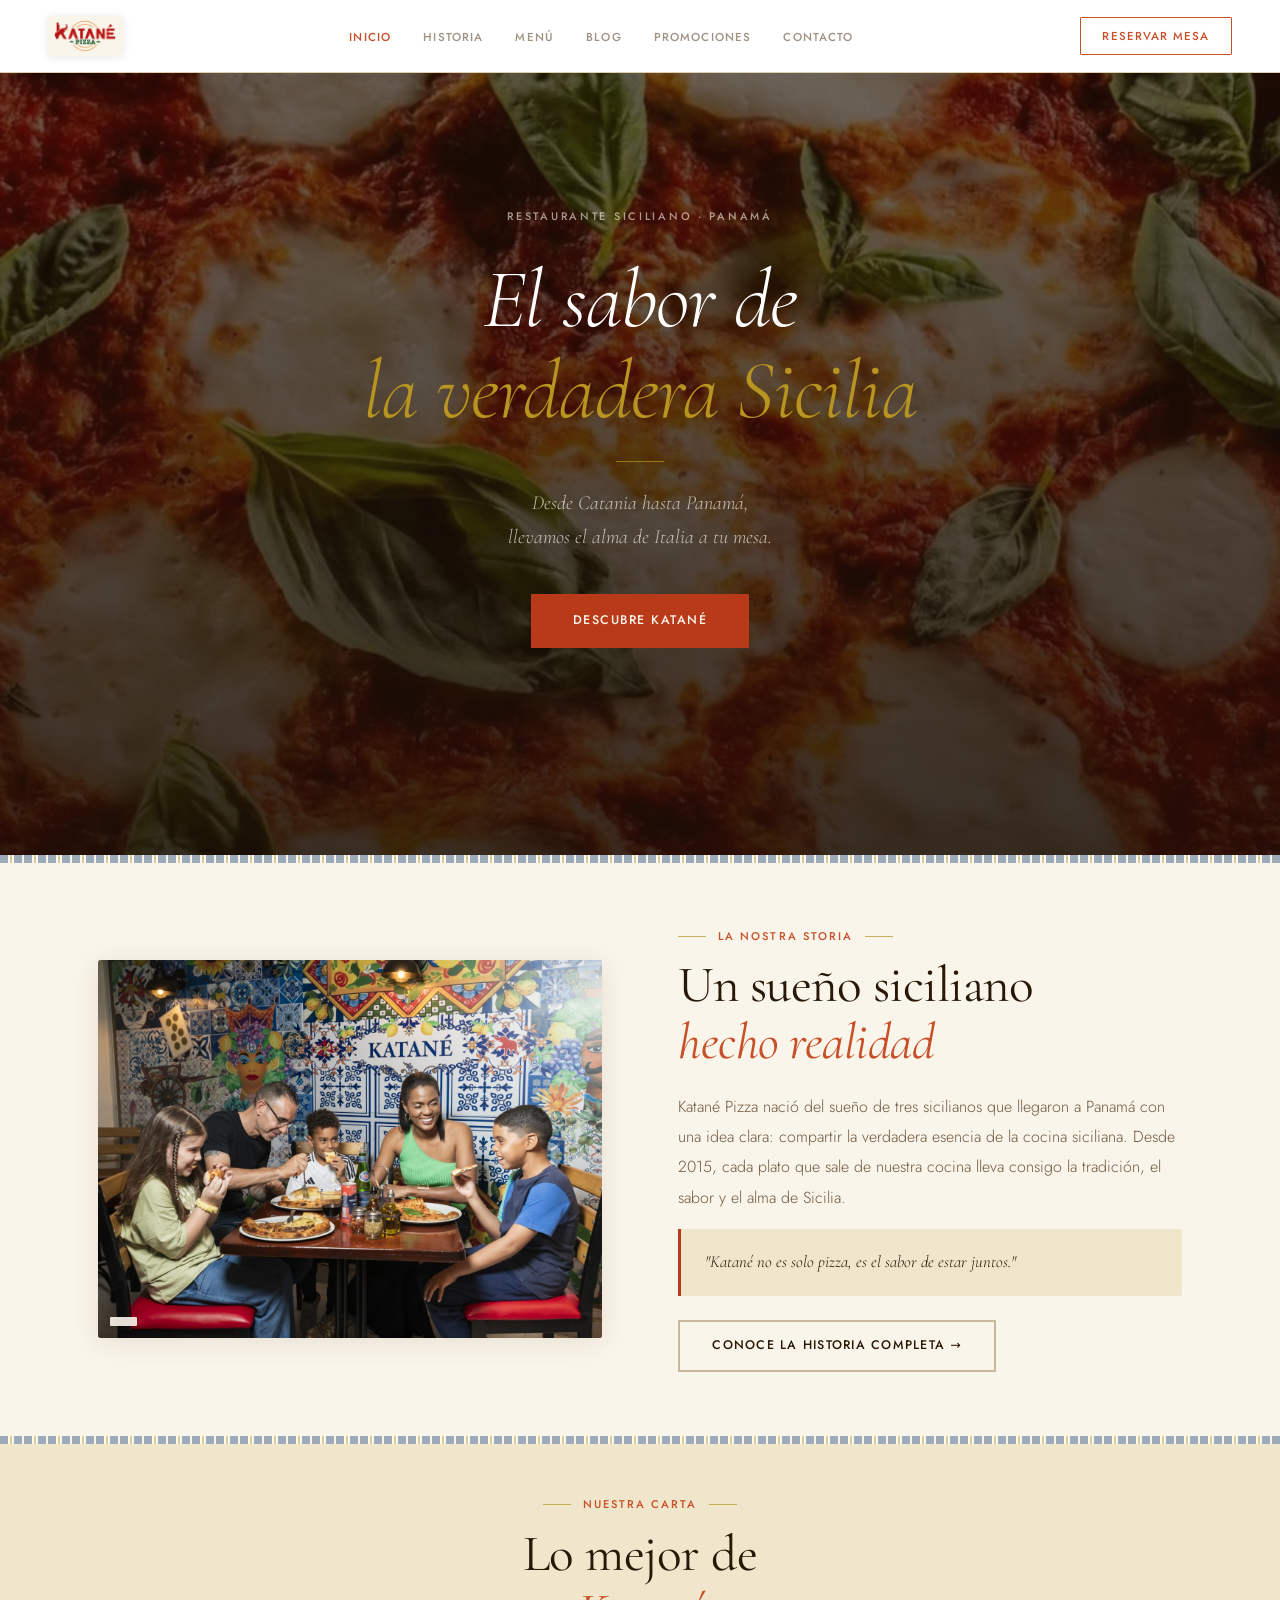
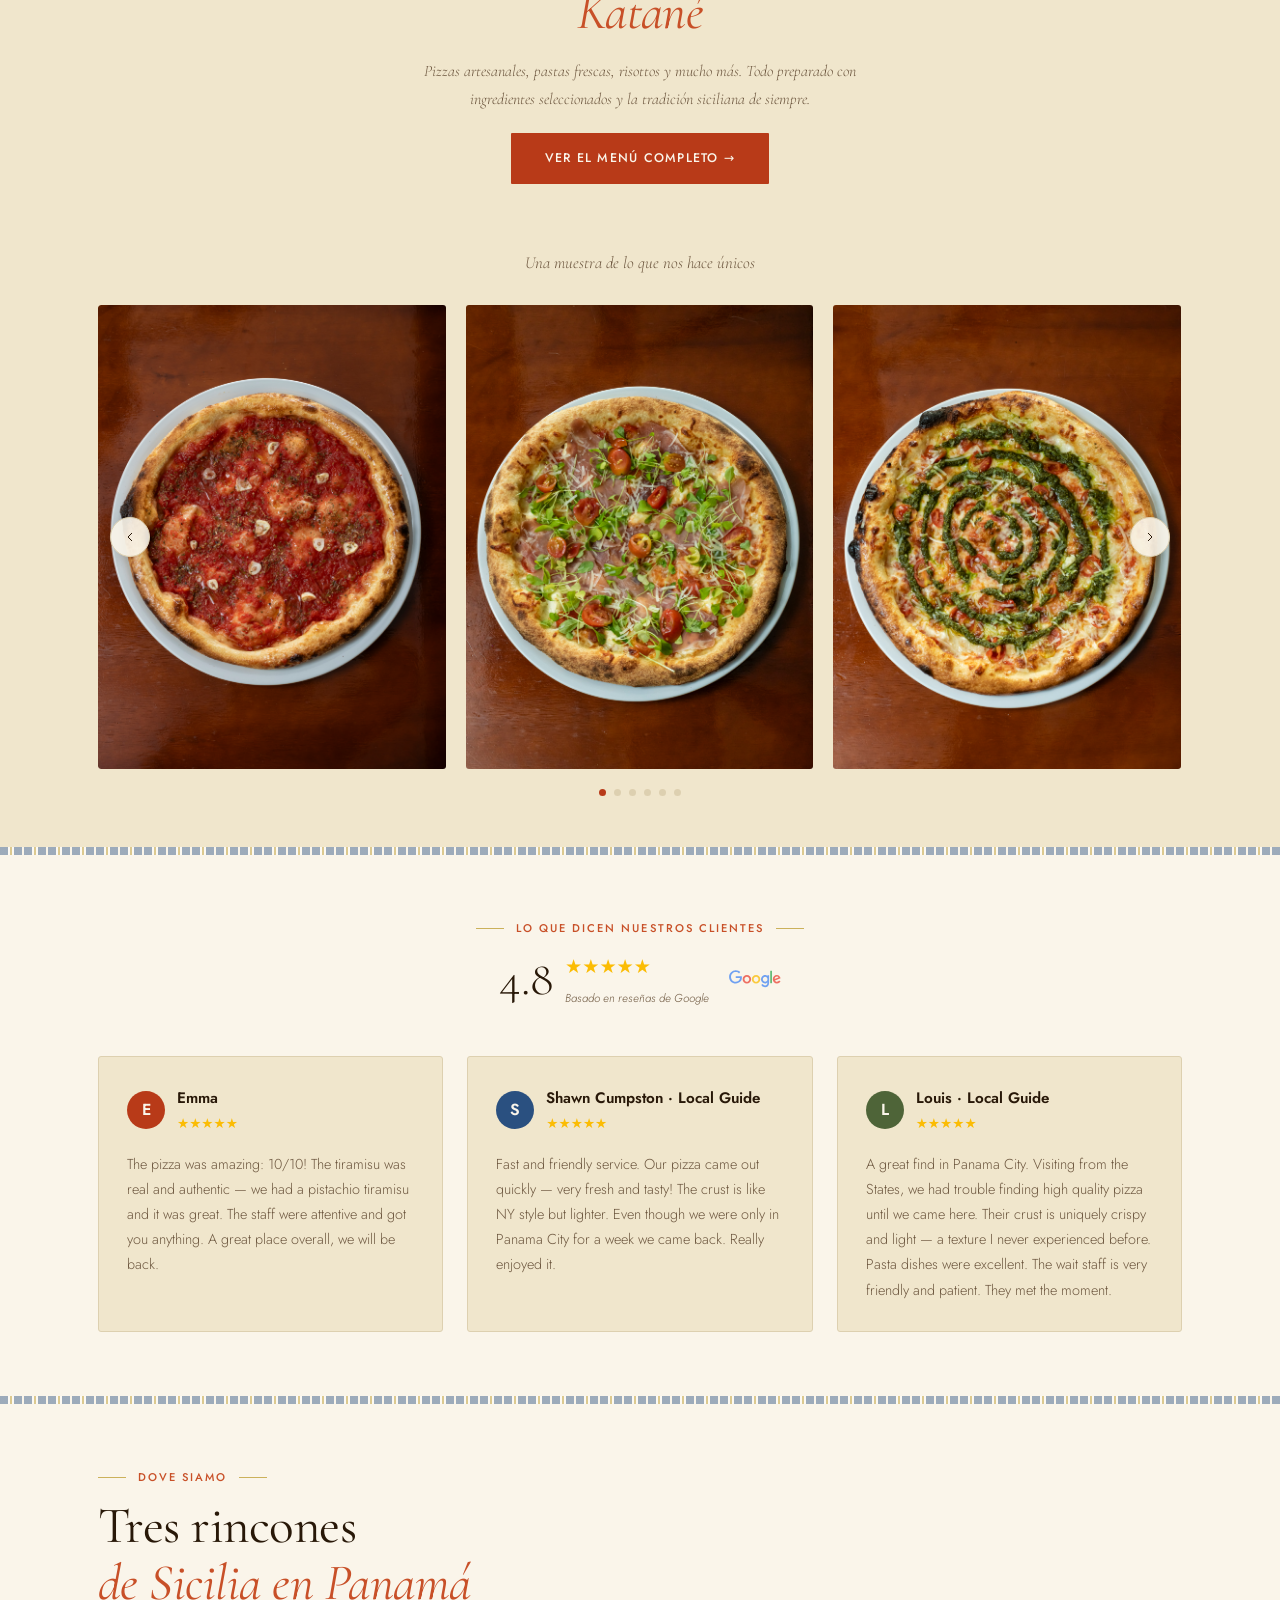
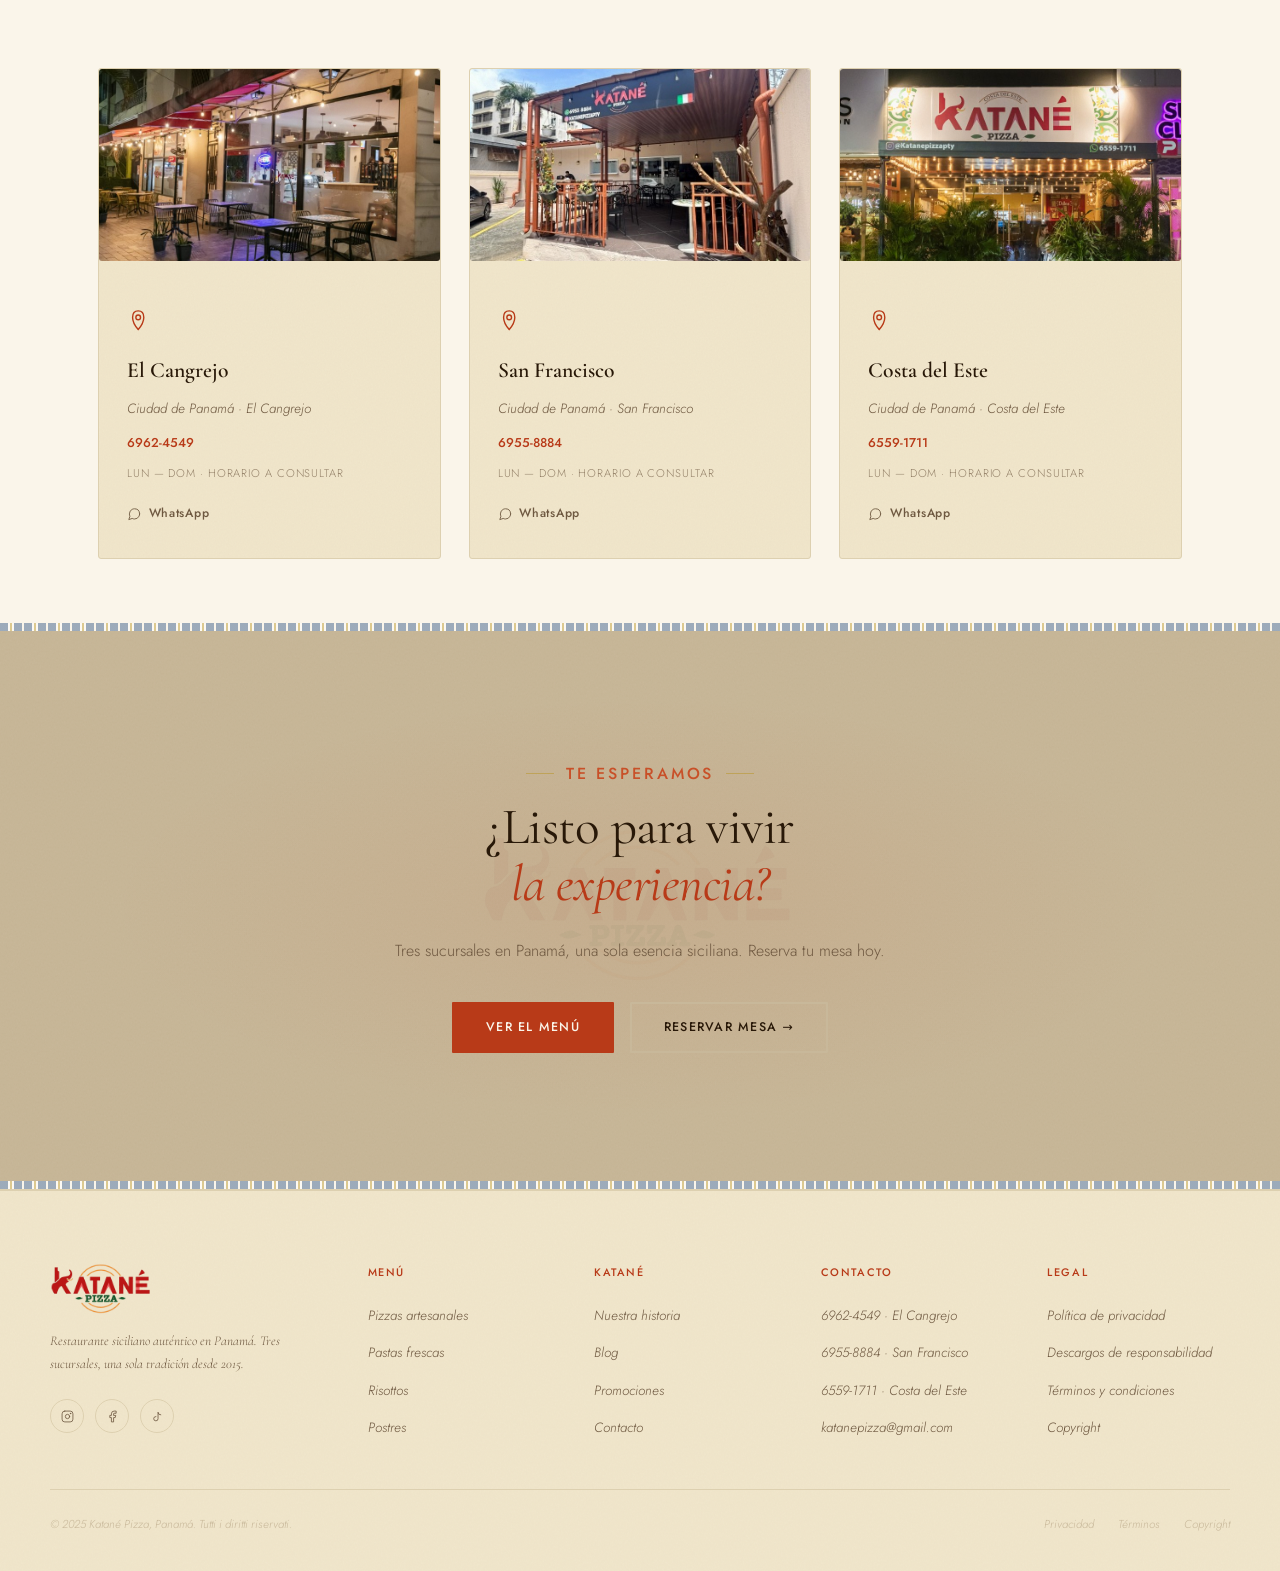
==== commit f8ce4f4b: "ultimos cambios" ====
--- a/index.html
+++ b/index.html
@@ -162,38 +162,21 @@
   </div>
 </section>
 
-<!-- ESTADÍSTICAS -->
-<div class="stats">
-  <div class="w">
-    <div class="stats-inner">
-      <div class="stat rv"><div class="stat-n">2015</div><div class="stat-l">Fundación en Panamá</div></div>
-      <div class="stat-div"></div>
-      <div class="stat rv"><div class="stat-n">3</div><div class="stat-l">Sucursales activas</div></div>
-      <div class="stat-div"></div>
-      <div class="stat rv"><div class="stat-n">48h</div><div class="stat-l">Fermentación de la masa</div></div>
-      <div class="stat-div"></div>
-      <div class="stat rv"><div class="stat-n">100%</div><div class="stat-l">Recetas sicilianas originales</div></div>
-    </div>
-  </div>
-</div>
-
-
-<div class="franja"></div>
-<section style="padding:clamp(2rem,4vw,3rem) 0;background:var(--arena);text-align:center">
+
+<div class="franja"></div>
+<section style="padding:clamp(2.5rem,4vw,3.5rem) 0;background:var(--arena);text-align:center">
   <div class="w">
     <p class="eyebrow" style="justify-content:center;margin-bottom:.75rem">Nuestra carta</p>
     <h2 class="h2" style="margin-bottom:1rem">Lo mejor de<br><em>Katané</em></h2>
-    <p style="font-family:var(--ff-d);font-style:italic;font-size:1rem;color:var(--warm);max-width:480px;margin-inline:auto;margin-bottom:2rem">Pizzas artesanales, pastas frescas, risottos y mucho más. Todo preparado con ingredientes seleccionados y la tradición siciliana de siempre.</p>
+    <p style="font-family:var(--ff-d);font-style:italic;font-size:1rem;color:var(--warm);max-width:480px;margin-inline:auto;margin-bottom:1.25rem">Pizzas artesanales, pastas frescas, risottos y mucho más. Todo preparado con ingredientes seleccionados y la tradición siciliana de siempre.</p>
     <a href="menu.html" class="btn-r">Ver el menú completo →</a>
   </div>
 </section>
 
 <!-- GALERÍA -->
-<div class="franja"></div>
-<section style="padding:clamp(2rem,4vw,3.5rem) 0;background:var(--crema);overflow:hidden">
+<section style="padding:clamp(.5rem,1vw,.75rem) 0 clamp(2rem,4vw,3.5rem);background:var(--arena);overflow:hidden">
   <div class="w">
     <div style="text-align:center;margin-bottom:1.75rem">
-      <p class="eyebrow" style="justify-content:center;margin-bottom:.6rem">Galería</p>
       <p style="font-family:var(--ff-d);font-style:italic;font-size:1.05rem;color:var(--warm)">Una muestra de lo que nos hace únicos</p>
     </div>
     <div style="position:relative;overflow:hidden;border-radius:3px">
@@ -228,7 +211,7 @@
 
 <!-- RESEÑAS -->
 <div class="franja"></div>
-<section style="padding:var(--pad) 0;background:var(--arena)">
+<section style="padding:var(--pad) 0;background:var(--crema)">
   <div class="w">
 
     <!-- Rating general -->
@@ -251,7 +234,7 @@
     <!-- Tarjetas de reseñas -->
     <div style="display:grid;grid-template-columns:repeat(3,1fr);gap:1.5rem">
 
-  <div style="background:var(--crema);border:1px solid var(--arena-med);border-radius:3px;padding:1.75rem">
+  <div style="background:var(--arena);border:1px solid var(--arena-med);border-radius:3px;padding:1.75rem">
     <div style="display:flex;align-items:center;gap:.75rem;margin-bottom:1rem">
       <div style="width:38px;height:38px;border-radius:50%;background:var(--rojo);color:var(--crema);font-size:1rem;font-weight:600;display:flex;align-items:center;justify-content:center;flex-shrink:0">E</div>
       <div>
@@ -262,7 +245,7 @@
     <p style="font-size:.9rem;color:var(--warm);line-height:1.75">The pizza was amazing: 10/10! The tiramisu was real and authentic — we had a pistachio tiramisu and it was great. The staff were attentive and got you anything. A great place overall, we will be back.</p>
   </div>
 
-  <div style="background:var(--crema);border:1px solid var(--arena-med);border-radius:3px;padding:1.75rem">
+  <div style="background:var(--arena);border:1px solid var(--arena-med);border-radius:3px;padding:1.75rem">
     <div style="display:flex;align-items:center;gap:.75rem;margin-bottom:1rem">
       <div style="width:38px;height:38px;border-radius:50%;background:var(--azul);color:var(--crema);font-size:1rem;font-weight:600;display:flex;align-items:center;justify-content:center;flex-shrink:0">S</div>
       <div>
@@ -273,7 +256,7 @@
     <p style="font-size:.9rem;color:var(--warm);line-height:1.75">Fast and friendly service. Our pizza came out quickly — very fresh and tasty! The crust is like NY style but lighter. Even though we were only in Panama City for a week we came back. Really enjoyed it.</p>
   </div>
 
-  <div style="background:var(--crema);border:1px solid var(--arena-med);border-radius:3px;padding:1.75rem">
+  <div style="background:var(--arena);border:1px solid var(--arena-med);border-radius:3px;padding:1.75rem">
     <div style="display:flex;align-items:center;gap:.75rem;margin-bottom:1rem">
       <div style="width:38px;height:38px;border-radius:50%;background:var(--oliva);color:var(--crema);font-size:1rem;font-weight:600;display:flex;align-items:center;justify-content:center;flex-shrink:0">L</div>
       <div>
--- a/katane.css
+++ b/katane.css
@@ -426,3 +426,59 @@
 @media(prefers-reduced-motion:reduce){
   *,*::before,*::after { animation-duration:.01ms!important; transition-duration:.01ms!important; }
 }
+
+@media(max-width:767px){
+
+  /* Historia resumida en index — apilar columnas */
+  #historia .w > div[style*="grid-template-columns"] {
+    grid-template-columns:1fr !important;
+  }
+
+  /* Equipo en historia.html — apilar columnas */
+  #inicio .w > div[style*="grid-template-columns"],
+  #inicio .w > div > div[style*="grid-template-columns"] {
+    grid-template-columns:1fr !important;
+  }
+
+  /* Reseñas Google — una por columna */
+  div[style*="grid-template-columns:repeat(3,1fr)"] {
+    grid-template-columns:1fr !important;
+  }
+
+  /* Sucursales — una por columna */
+  div[style*="grid-template-columns:repeat(3,1fr)"],
+  div[style*="grid-template-columns:repeat(2,1fr)"] {
+    grid-template-columns:1fr !important;
+  }
+
+  /* Texto justificado — quitar en móvil para mejor lectura */
+  .h-p, p[style*="text-align:justify"] {
+    text-align:left !important;
+  }
+
+  /* Nuestro equipo en historia — apilar */
+  div[style*="grid-template-columns:1fr 1fr"] {
+    grid-template-columns:1fr !important;
+  }
+
+  /* CTA sucursales — una por columna */
+  .cto-suc {
+    grid-template-columns:1fr !important;
+  }
+
+  /* Footer grid — apilar */
+  .footer-g {
+    grid-template-columns:1fr !important;
+  }
+
+  /* Valores — wrap en móvil */
+  div[style*="display:flex;flex-wrap:wrap"] {
+    flex-direction:column !important;
+  }
+
+  /* Estadísticas — 2 columnas en móvil */
+  .stats-g {
+    grid-template-columns:1fr 1fr !important;
+  }
+
+}
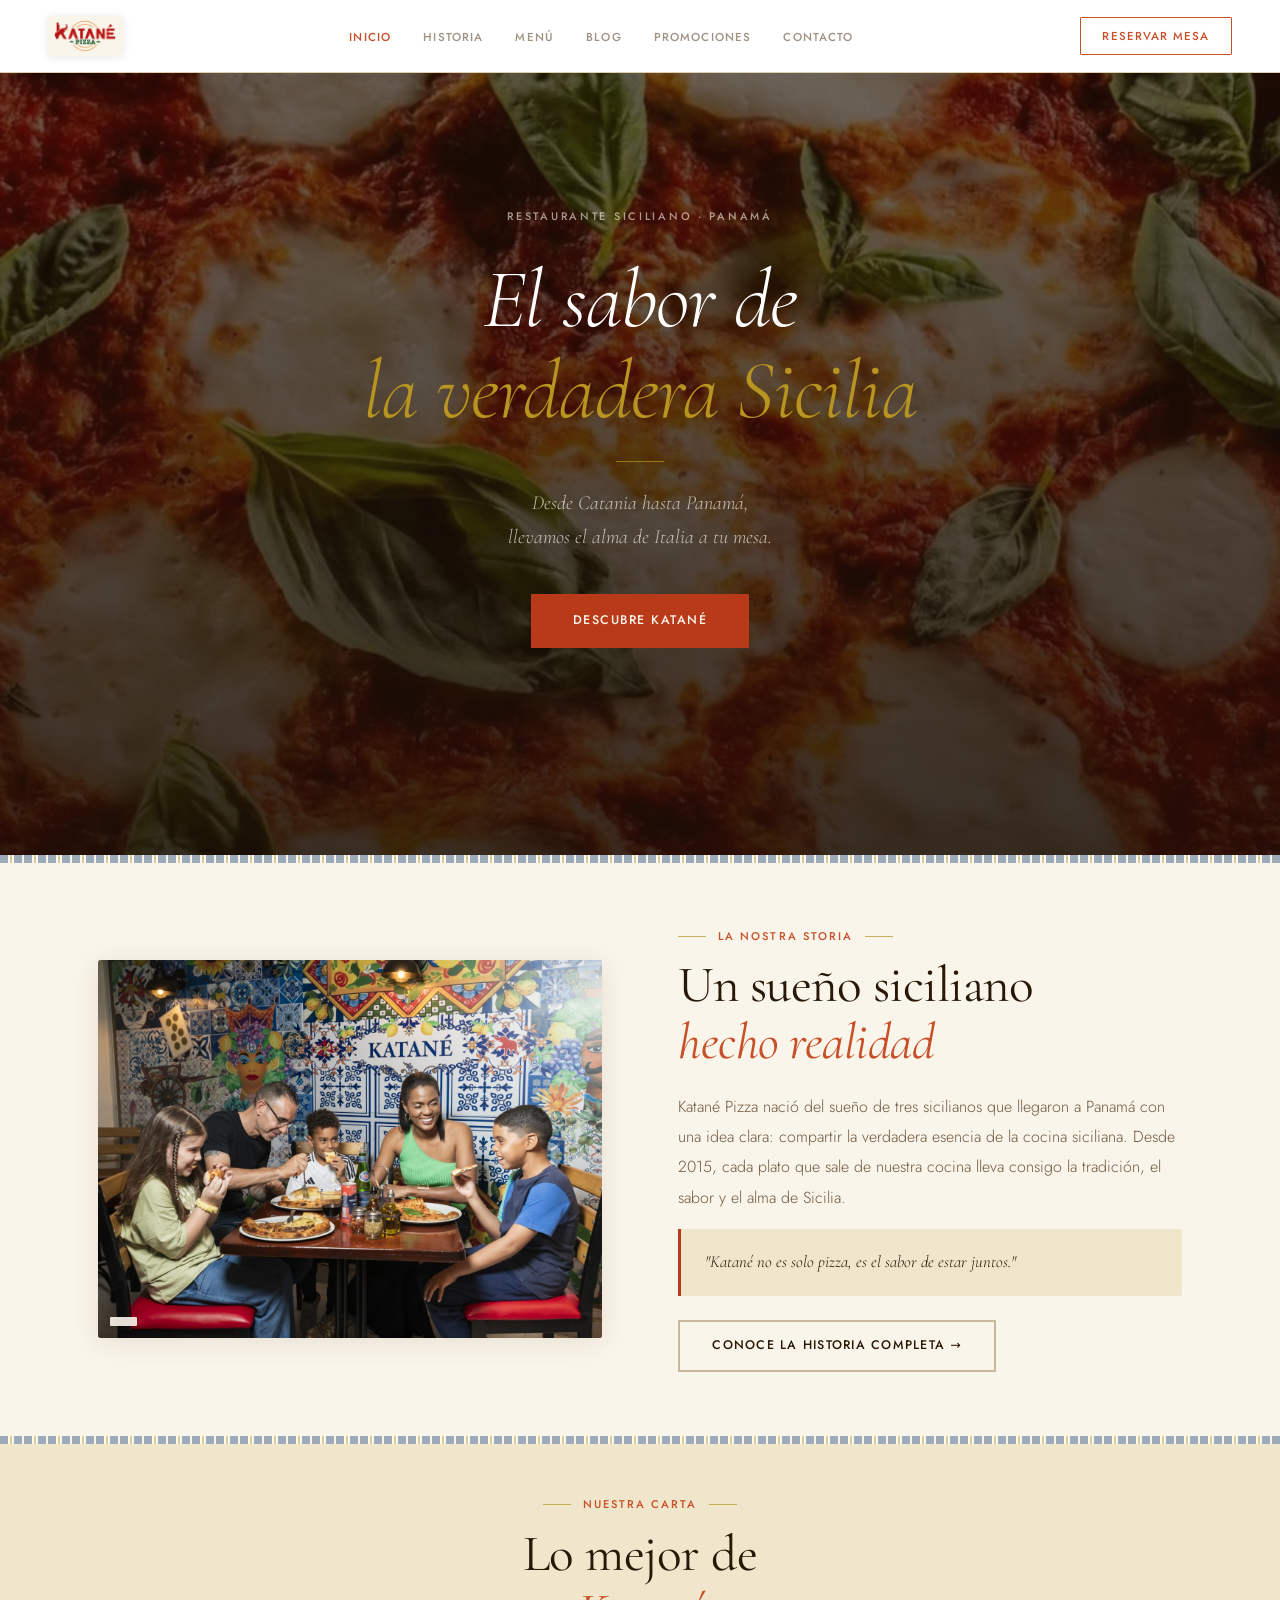
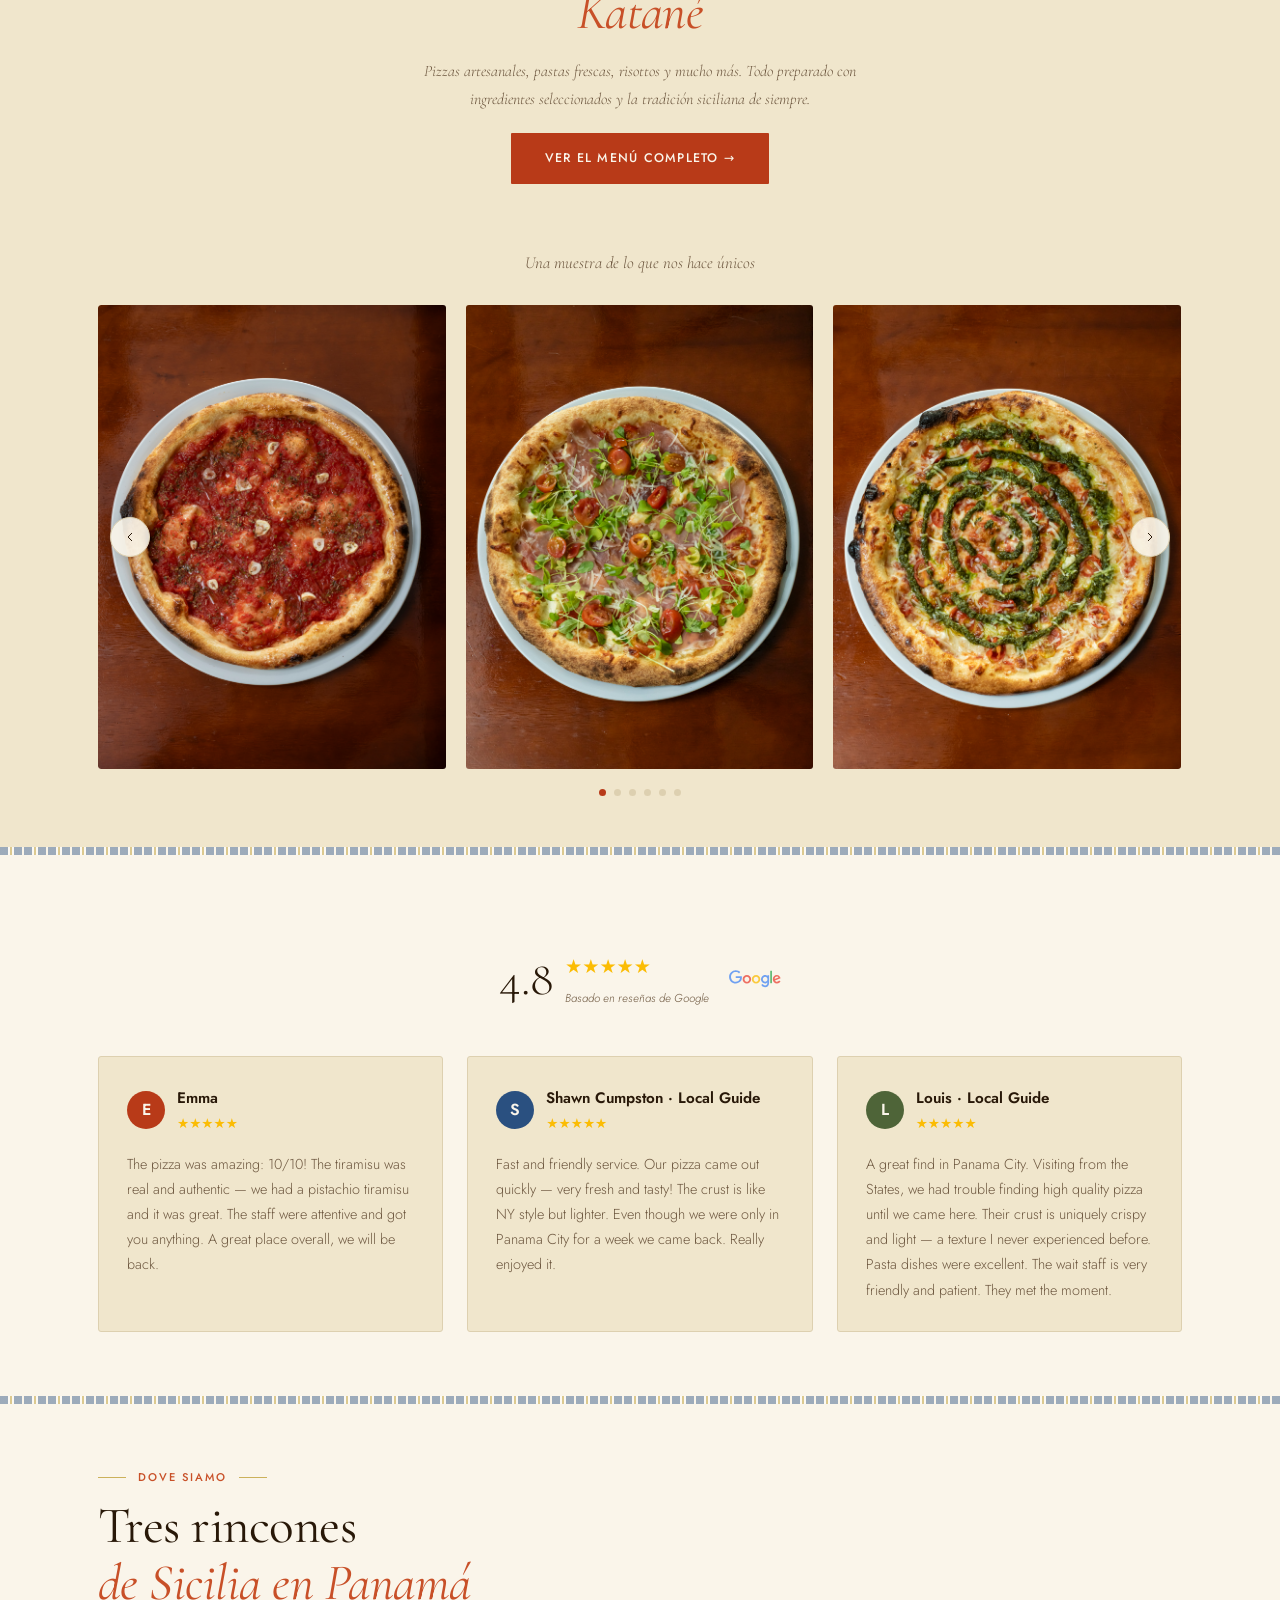
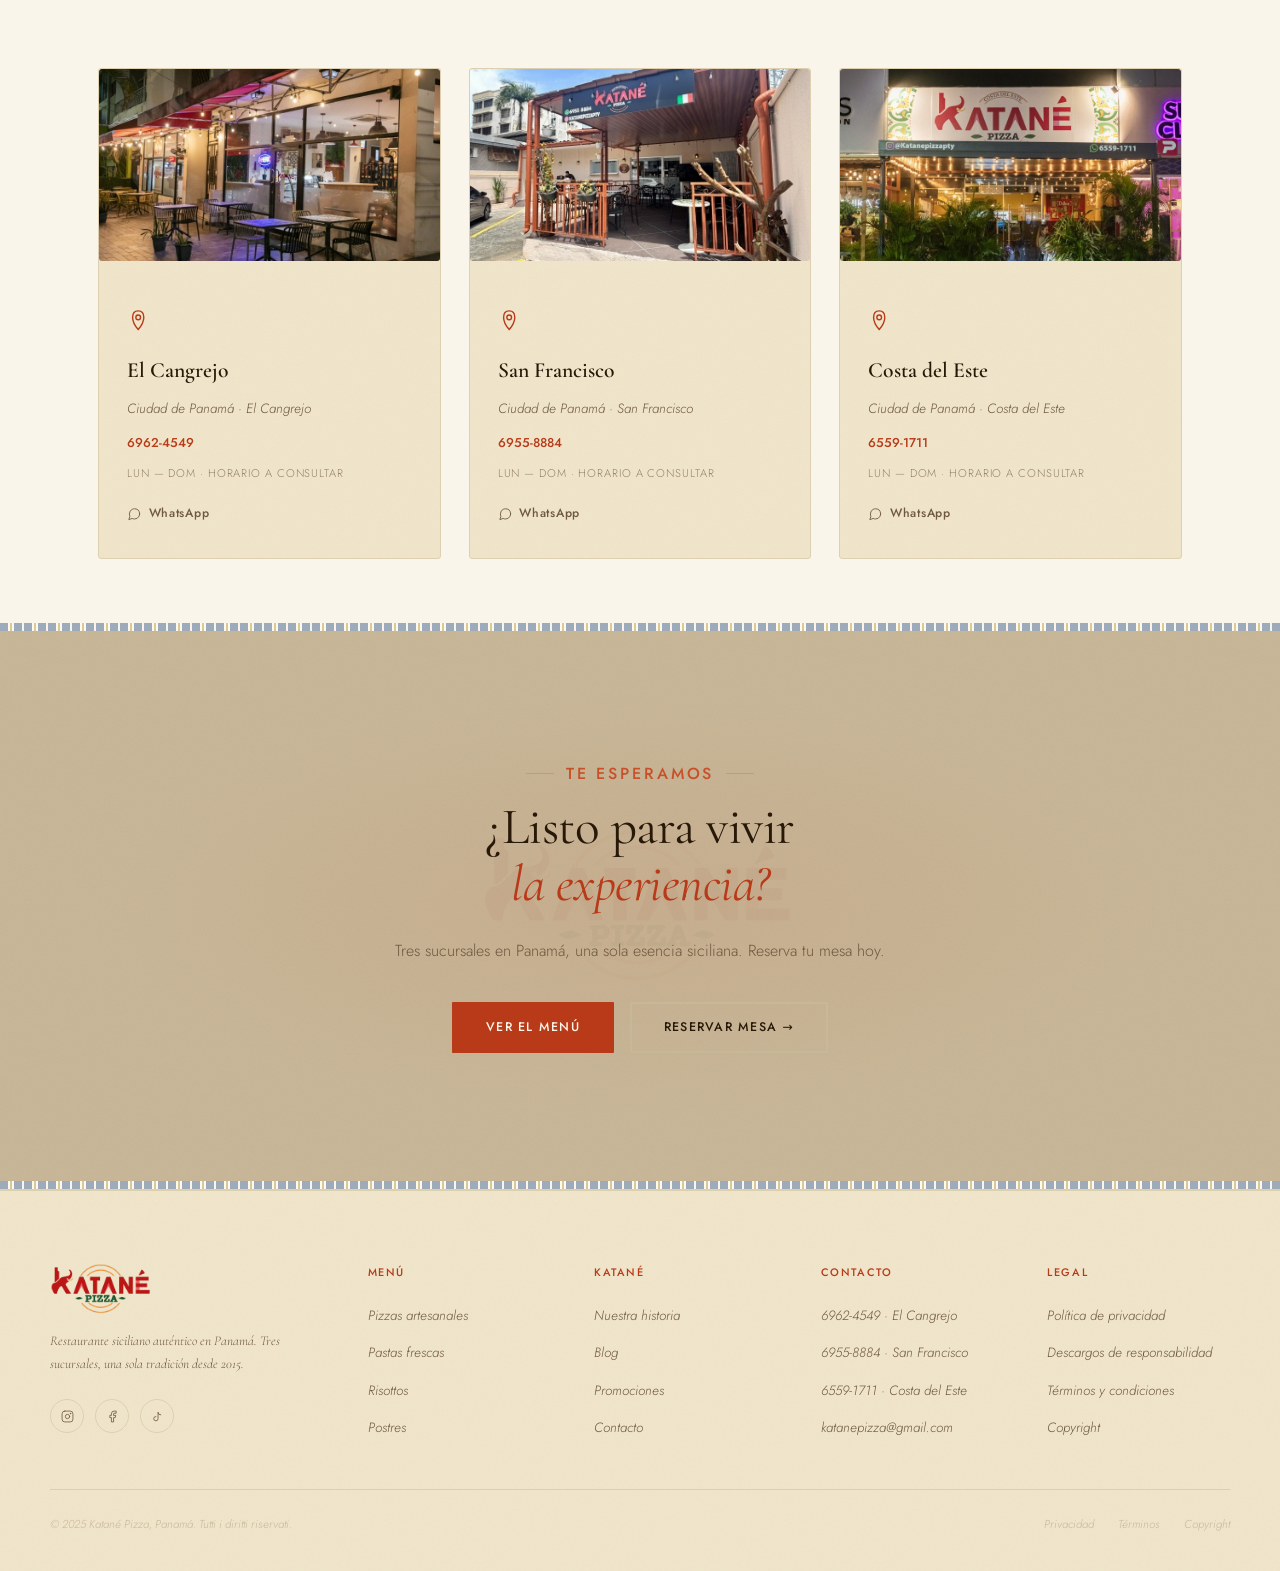
==== commit eca03139: "ultimos cambios" ====
--- a/index.html
+++ b/index.html
@@ -152,8 +152,8 @@
         <div style="position:absolute;bottom:.75rem;left:.75rem;background:rgba(250,245,234,.9);padding:.3rem .85rem;font-family:var(--ff-d);font-style:italic;font-size:.72rem;border-radius:1px"><!-- FOTO HISTORIA --></div>
       </div>
       <div>
-        <p class="eyebrow">La nostra storia</p>
-        <h2 class="h2" style="margin-bottom:1.25rem">Un sueño siciliano<br><em>hecho realidad</em></h2>
+        <p class="eyebrow rv">La nostra storia</p>
+        <h2 class="h2 rv" style="margin-bottom:1.25rem">Un sueño siciliano<br><em>hecho realidad</em></h2>
         <p style="font-size:1rem;color:var(--warm);line-height:1.9;margin-bottom:1rem">Katané Pizza nació del sueño de tres sicilianos que llegaron a Panamá con una idea clara: compartir la verdadera esencia de la cocina siciliana. Desde 2015, cada plato que sale de nuestra cocina lleva consigo la tradición, el sabor y el alma de Sicilia.</p>
         <blockquote style="padding:1.25rem 1.5rem;background:var(--arena);border-left:3px solid var(--rojo);border-radius:0 3px 3px 0;font-family:var(--ff-d);font-style:italic;font-size:1.05rem;color:var(--tinta);line-height:1.6;margin-bottom:1.5rem">"Katané no es solo pizza, es el sabor de estar juntos."</blockquote>
         <a href="historia.html" class="btn-o">Conoce la historia completa →</a>
@@ -166,8 +166,8 @@
 <div class="franja"></div>
 <section style="padding:clamp(2.5rem,4vw,3.5rem) 0;background:var(--arena);text-align:center">
   <div class="w">
-    <p class="eyebrow" style="justify-content:center;margin-bottom:.75rem">Nuestra carta</p>
-    <h2 class="h2" style="margin-bottom:1rem">Lo mejor de<br><em>Katané</em></h2>
+    <p class="eyebrow rv" style="justify-content:center;margin-bottom:.75rem">Nuestra carta</p>
+    <h2 class="h2 rv" style="margin-bottom:1rem">Lo mejor de<br><em>Katané</em></h2>
     <p style="font-family:var(--ff-d);font-style:italic;font-size:1rem;color:var(--warm);max-width:480px;margin-inline:auto;margin-bottom:1.25rem">Pizzas artesanales, pastas frescas, risottos y mucho más. Todo preparado con ingredientes seleccionados y la tradición siciliana de siempre.</p>
     <a href="menu.html" class="btn-r">Ver el menú completo →</a>
   </div>
@@ -216,7 +216,7 @@
 
     <!-- Rating general -->
     <div style="text-align:center;margin-bottom:3rem">
-      <p class="eyebrow" style="justify-content:center;margin-bottom:.75rem">Lo que dicen nuestros clientes</p>
+      <p class="eyebrow rv" style="justify-content:center;margin-bottom:.75rem">Lo que dicen nuestros clientes</p>
       <div style="display:flex;align-items:center;justify-content:center;gap:.75rem;margin-bottom:.5rem">
         <span style="font-family:var(--ff-d);font-size:3rem;font-weight:300;color:var(--tinta);line-height:1">4.8</span>
         <div>
@@ -234,7 +234,7 @@
     <!-- Tarjetas de reseñas -->
     <div style="display:grid;grid-template-columns:repeat(3,1fr);gap:1.5rem">
 
-  <div style="background:var(--arena);border:1px solid var(--arena-med);border-radius:3px;padding:1.75rem">
+  <div class="rv" style="transition-delay:.05s;background:var(--arena);border:1px solid var(--arena-med);border-radius:3px;padding:1.75rem">
     <div style="display:flex;align-items:center;gap:.75rem;margin-bottom:1rem">
       <div style="width:38px;height:38px;border-radius:50%;background:var(--rojo);color:var(--crema);font-size:1rem;font-weight:600;display:flex;align-items:center;justify-content:center;flex-shrink:0">E</div>
       <div>
@@ -245,7 +245,7 @@
     <p style="font-size:.9rem;color:var(--warm);line-height:1.75">The pizza was amazing: 10/10! The tiramisu was real and authentic — we had a pistachio tiramisu and it was great. The staff were attentive and got you anything. A great place overall, we will be back.</p>
   </div>
 
-  <div style="background:var(--arena);border:1px solid var(--arena-med);border-radius:3px;padding:1.75rem">
+  <div class="rv" style="transition-delay:.1s;background:var(--arena);border:1px solid var(--arena-med);border-radius:3px;padding:1.75rem">
     <div style="display:flex;align-items:center;gap:.75rem;margin-bottom:1rem">
       <div style="width:38px;height:38px;border-radius:50%;background:var(--azul);color:var(--crema);font-size:1rem;font-weight:600;display:flex;align-items:center;justify-content:center;flex-shrink:0">S</div>
       <div>
@@ -256,7 +256,7 @@
     <p style="font-size:.9rem;color:var(--warm);line-height:1.75">Fast and friendly service. Our pizza came out quickly — very fresh and tasty! The crust is like NY style but lighter. Even though we were only in Panama City for a week we came back. Really enjoyed it.</p>
   </div>
 
-  <div style="background:var(--arena);border:1px solid var(--arena-med);border-radius:3px;padding:1.75rem">
+  <div class="rv" style="transition-delay:.15s;background:var(--arena);border:1px solid var(--arena-med);border-radius:3px;padding:1.75rem">
     <div style="display:flex;align-items:center;gap:.75rem;margin-bottom:1rem">
       <div style="width:38px;height:38px;border-radius:50%;background:var(--oliva);color:var(--crema);font-size:1rem;font-weight:600;display:flex;align-items:center;justify-content:center;flex-shrink:0">L</div>
       <div>
--- a/katane.css
+++ b/katane.css
@@ -47,13 +47,21 @@
 /* ── LAYOUT ──────────────────────────────── */
 .w { max-width:var(--w); margin-inline:auto; padding-inline:var(--g); }
 
-/* ── REVEAL ──────────────────────────────── */
-.rv    { opacity:1; }
-.rv.on { opacity:1; }
-.rl    { opacity:1; }
-.rl.on { opacity:1; }
-.rr    { opacity:1; }
-.rr.on { opacity:1; }
+/* ── ANIMACIONES DE ENTRADA ─────────────── */
+.rv, .rl, .rr {
+  opacity:0;
+  transition:opacity .7s var(--ease), transform .7s var(--ease);
+}
+.rv { transform:translateY(28px); }
+.rl { transform:translateX(-28px); }
+.rr { transform:translateX(28px); }
+.rv.on, .rl.on, .rr.on {
+  opacity:1;
+  transform:translate(0);
+}
+.menu-grid .menu-card.rv:nth-child(3n+1) { transition-delay:.05s; }
+.menu-grid .menu-card.rv:nth-child(3n+2) { transition-delay:.10s; }
+.menu-grid .menu-card.rv:nth-child(3n)   { transition-delay:.15s; }
 
 /* ── TIPOGRAFÍA ──────────────────────────── */
 .eyebrow {
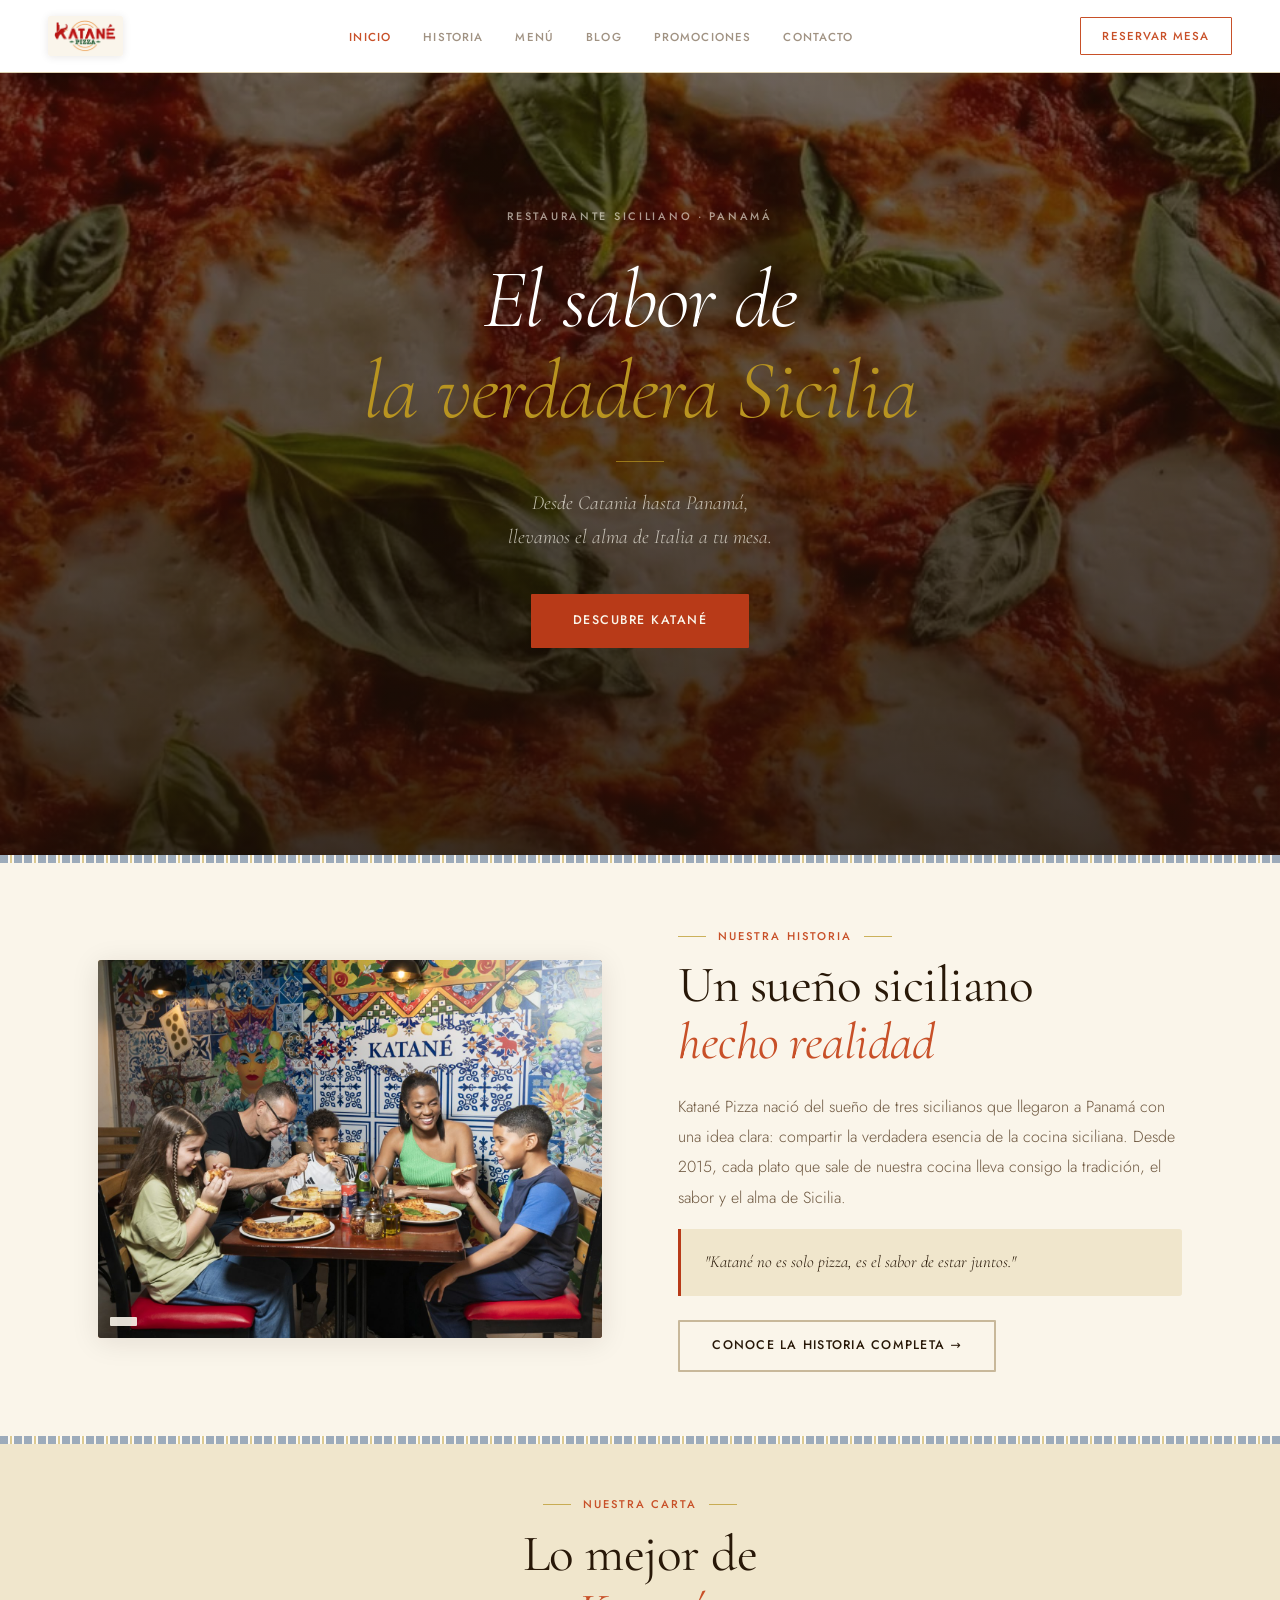
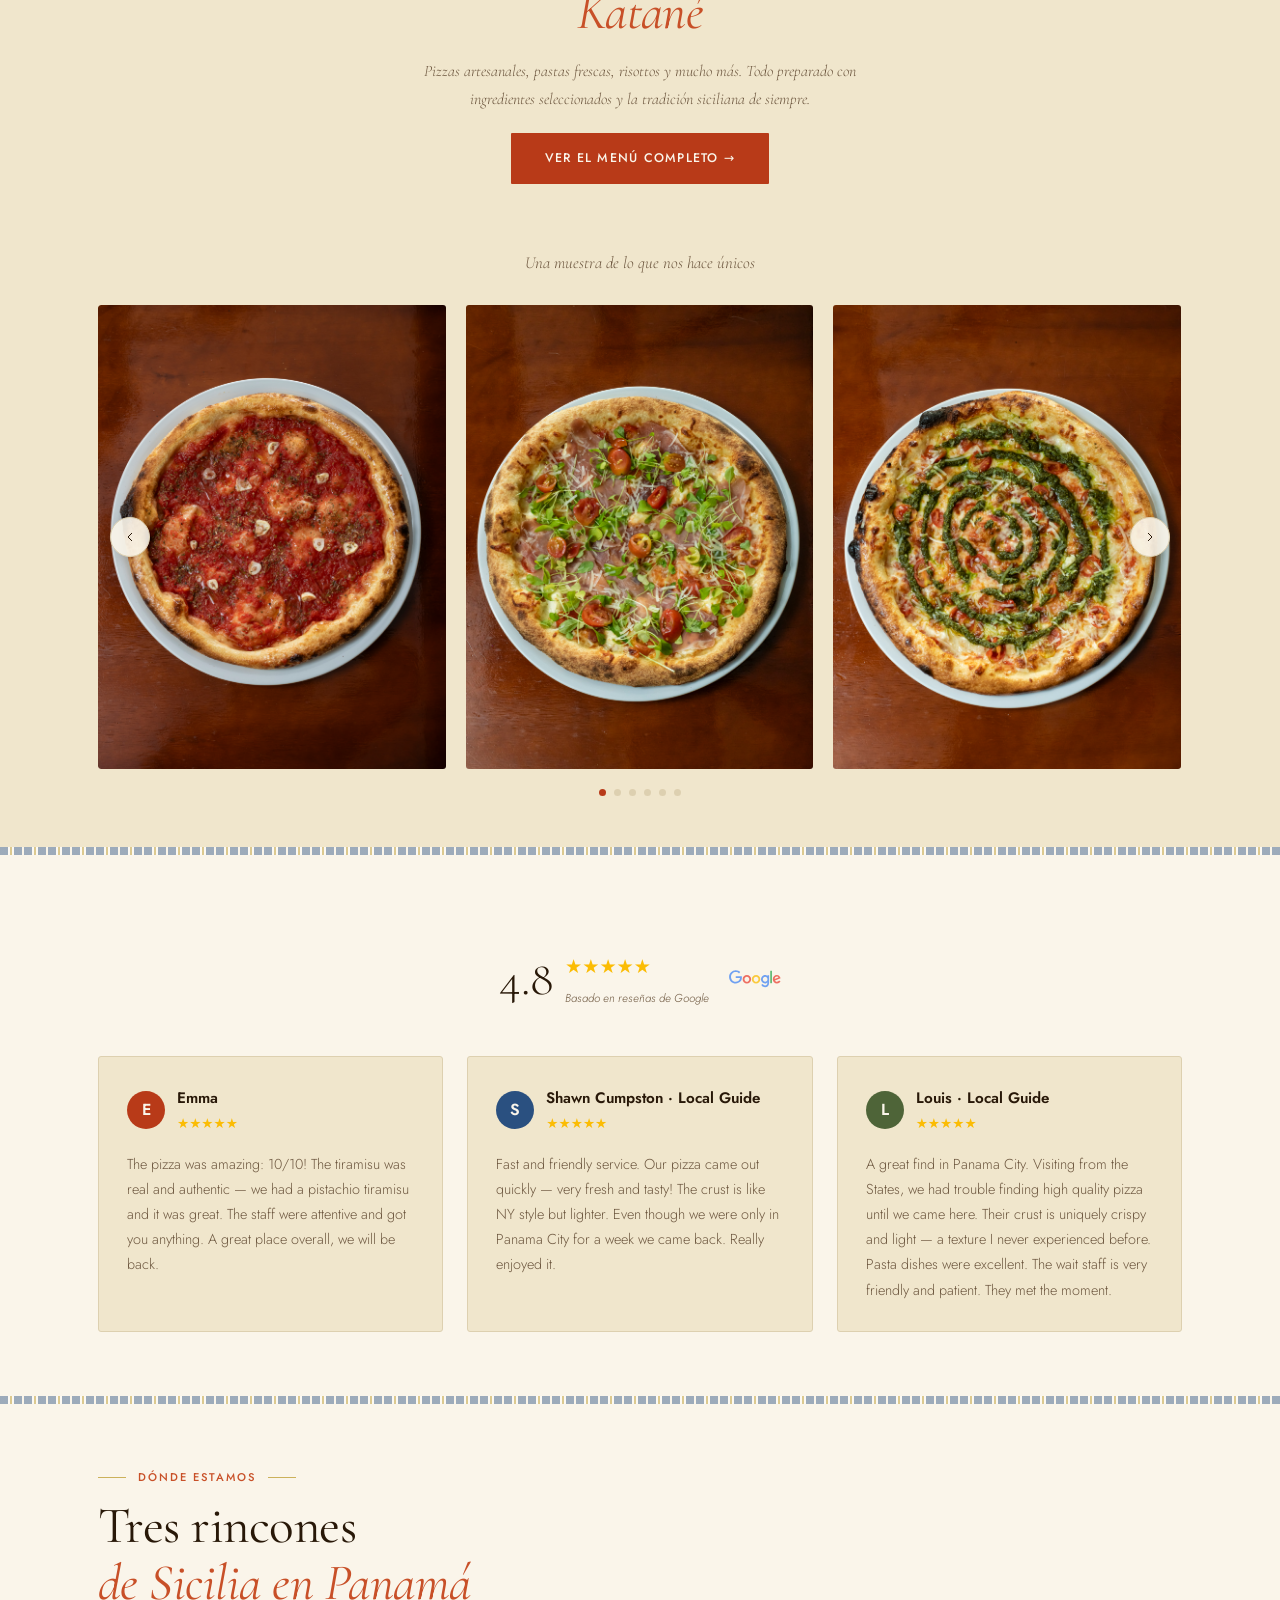
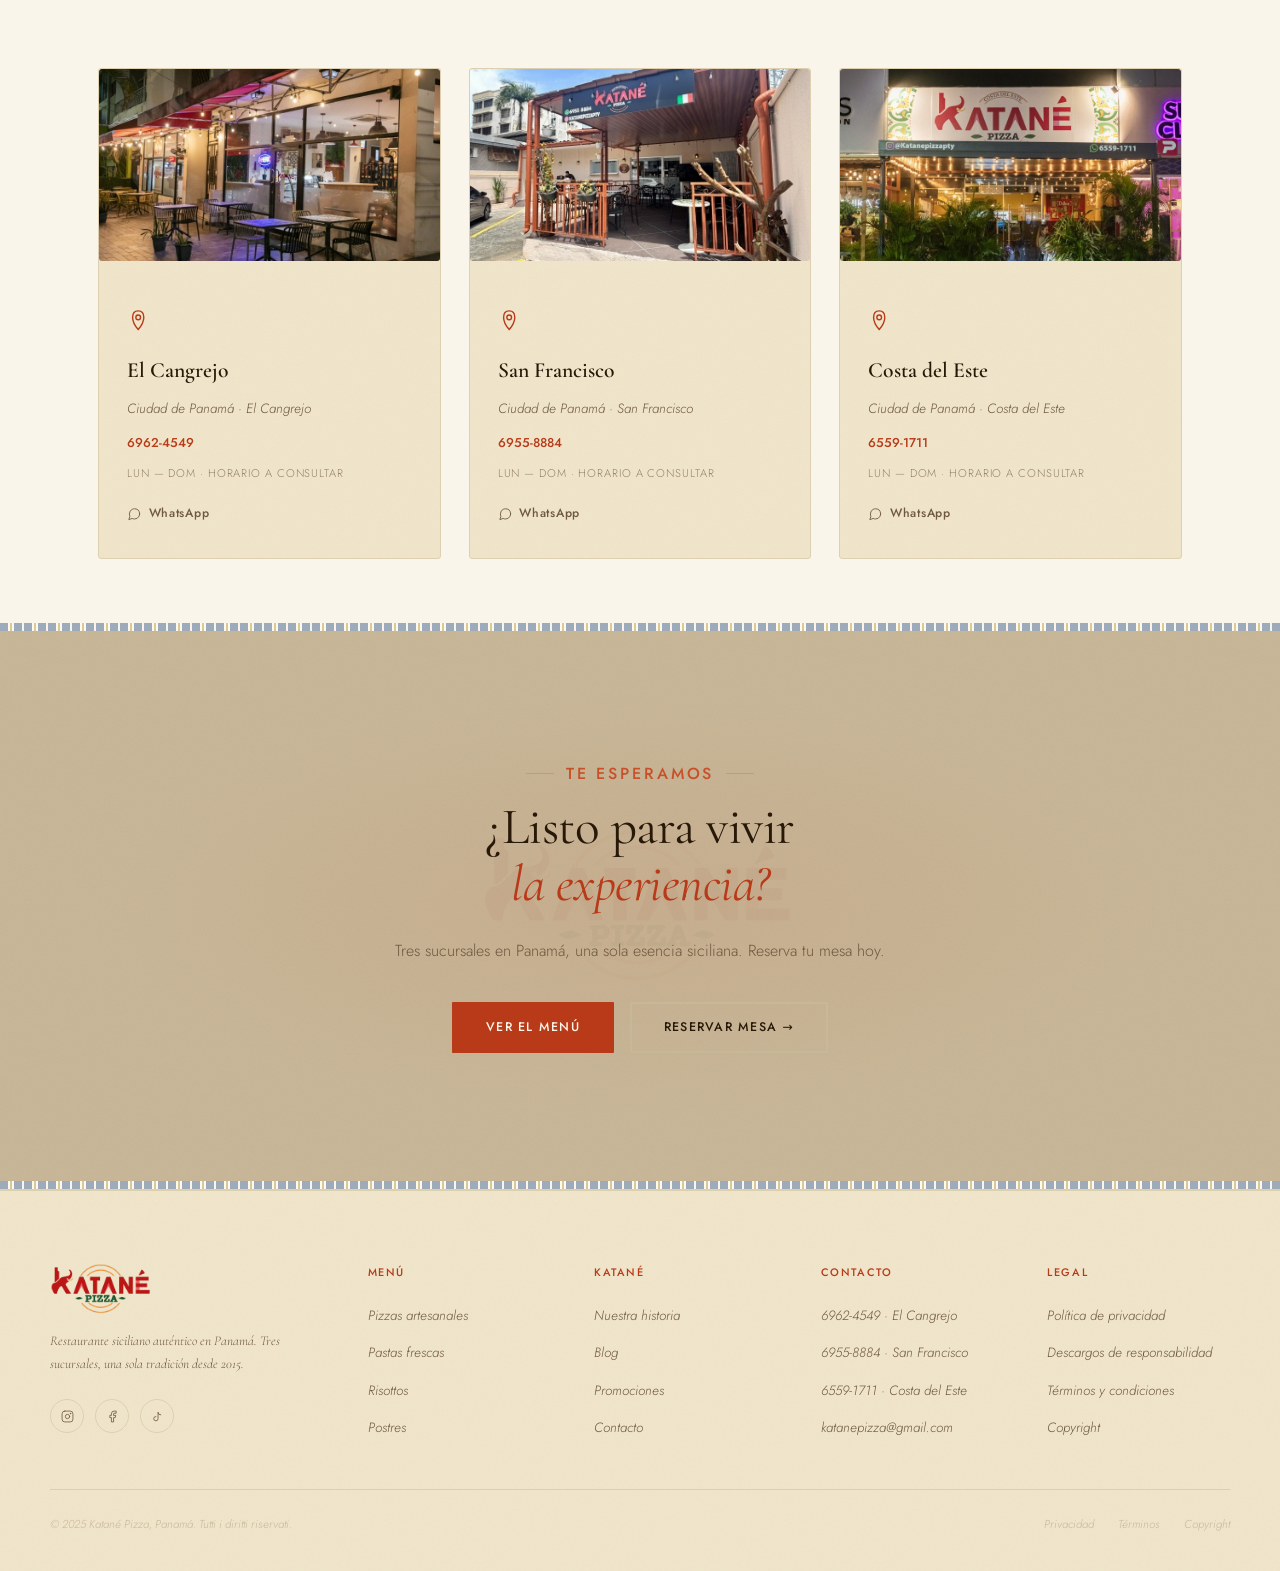
==== commit 4e5539a5: "utlimos cambios" ====
--- a/index.html
+++ b/index.html
@@ -152,7 +152,7 @@
         <div style="position:absolute;bottom:.75rem;left:.75rem;background:rgba(250,245,234,.9);padding:.3rem .85rem;font-family:var(--ff-d);font-style:italic;font-size:.72rem;border-radius:1px"><!-- FOTO HISTORIA --></div>
       </div>
       <div>
-        <p class="eyebrow rv">La nostra storia</p>
+        <p class="eyebrow rv">Nuestra historia</p>
         <h2 class="h2 rv" style="margin-bottom:1.25rem">Un sueño siciliano<br><em>hecho realidad</em></h2>
         <p style="font-size:1rem;color:var(--warm);line-height:1.9;margin-bottom:1rem">Katané Pizza nació del sueño de tres sicilianos que llegaron a Panamá con una idea clara: compartir la verdadera esencia de la cocina siciliana. Desde 2015, cada plato que sale de nuestra cocina lleva consigo la tradición, el sabor y el alma de Sicilia.</p>
         <blockquote style="padding:1.25rem 1.5rem;background:var(--arena);border-left:3px solid var(--rojo);border-radius:0 3px 3px 0;font-family:var(--ff-d);font-style:italic;font-size:1.05rem;color:var(--tinta);line-height:1.6;margin-bottom:1.5rem">"Katané no es solo pizza, es el sabor de estar juntos."</blockquote>
@@ -275,7 +275,7 @@
 <div class="franja"></div>
 <section class="suc" id="sucursales">
   <div class="w">
-    <div class="suc-hdr"><p class="eyebrow rv">Dove siamo</p><h2 class="h2 rv">Tres rincones<br><em>de Sicilia en Panamá</em></h2></div>
+    <div class="suc-hdr"><p class="eyebrow rv">Dónde estamos</p><h2 class="h2 rv">Tres rincones<br><em>de Sicilia en Panamá</em></h2></div>
     <div class="suc-g">
       <div class="suc-card rv suc-foto-1"><div style="aspect-ratio:16/9;border-radius:3px;overflow:hidden;background:linear-gradient(145deg,#C8956A,#703818);margin-bottom:1.25rem">
   <img src="cangrejo.jpg" alt="Katané El Cangrejo" style="width:100%;height:100%;object-fit:cover;display:block"/>
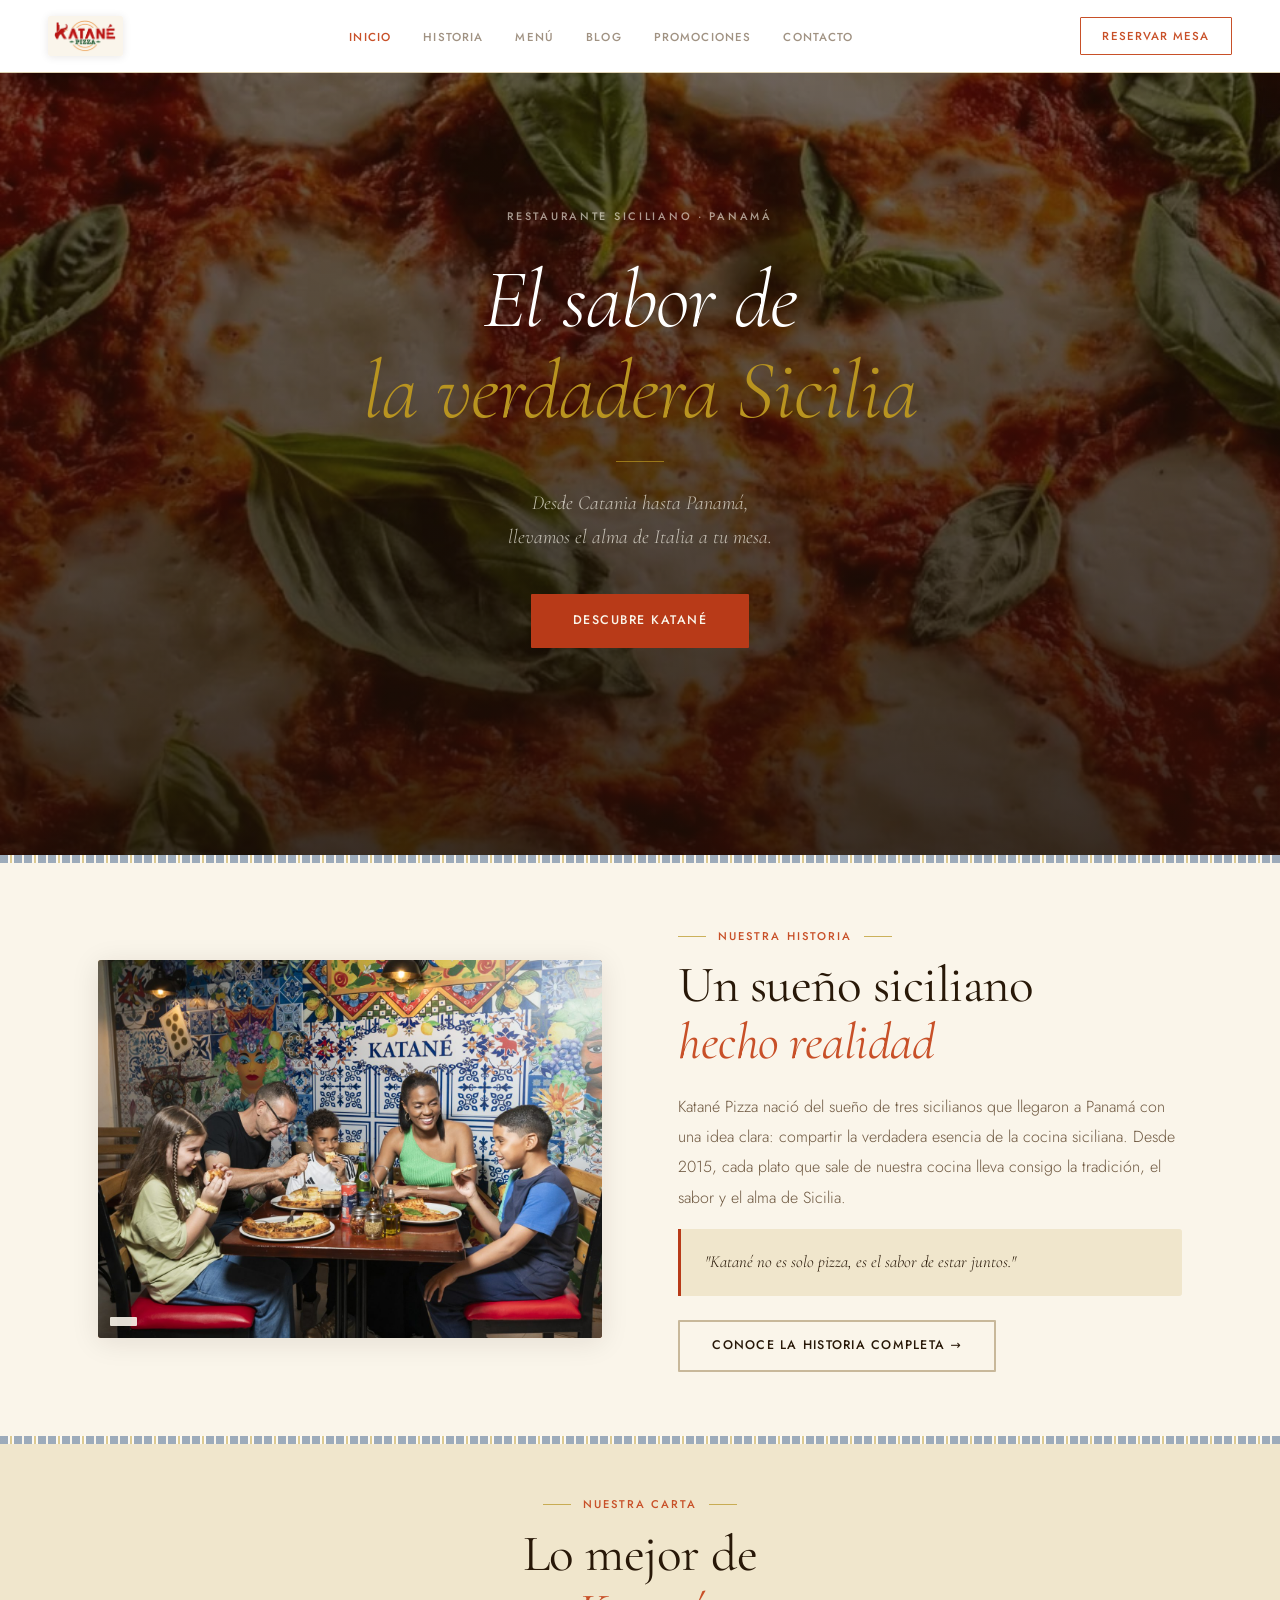
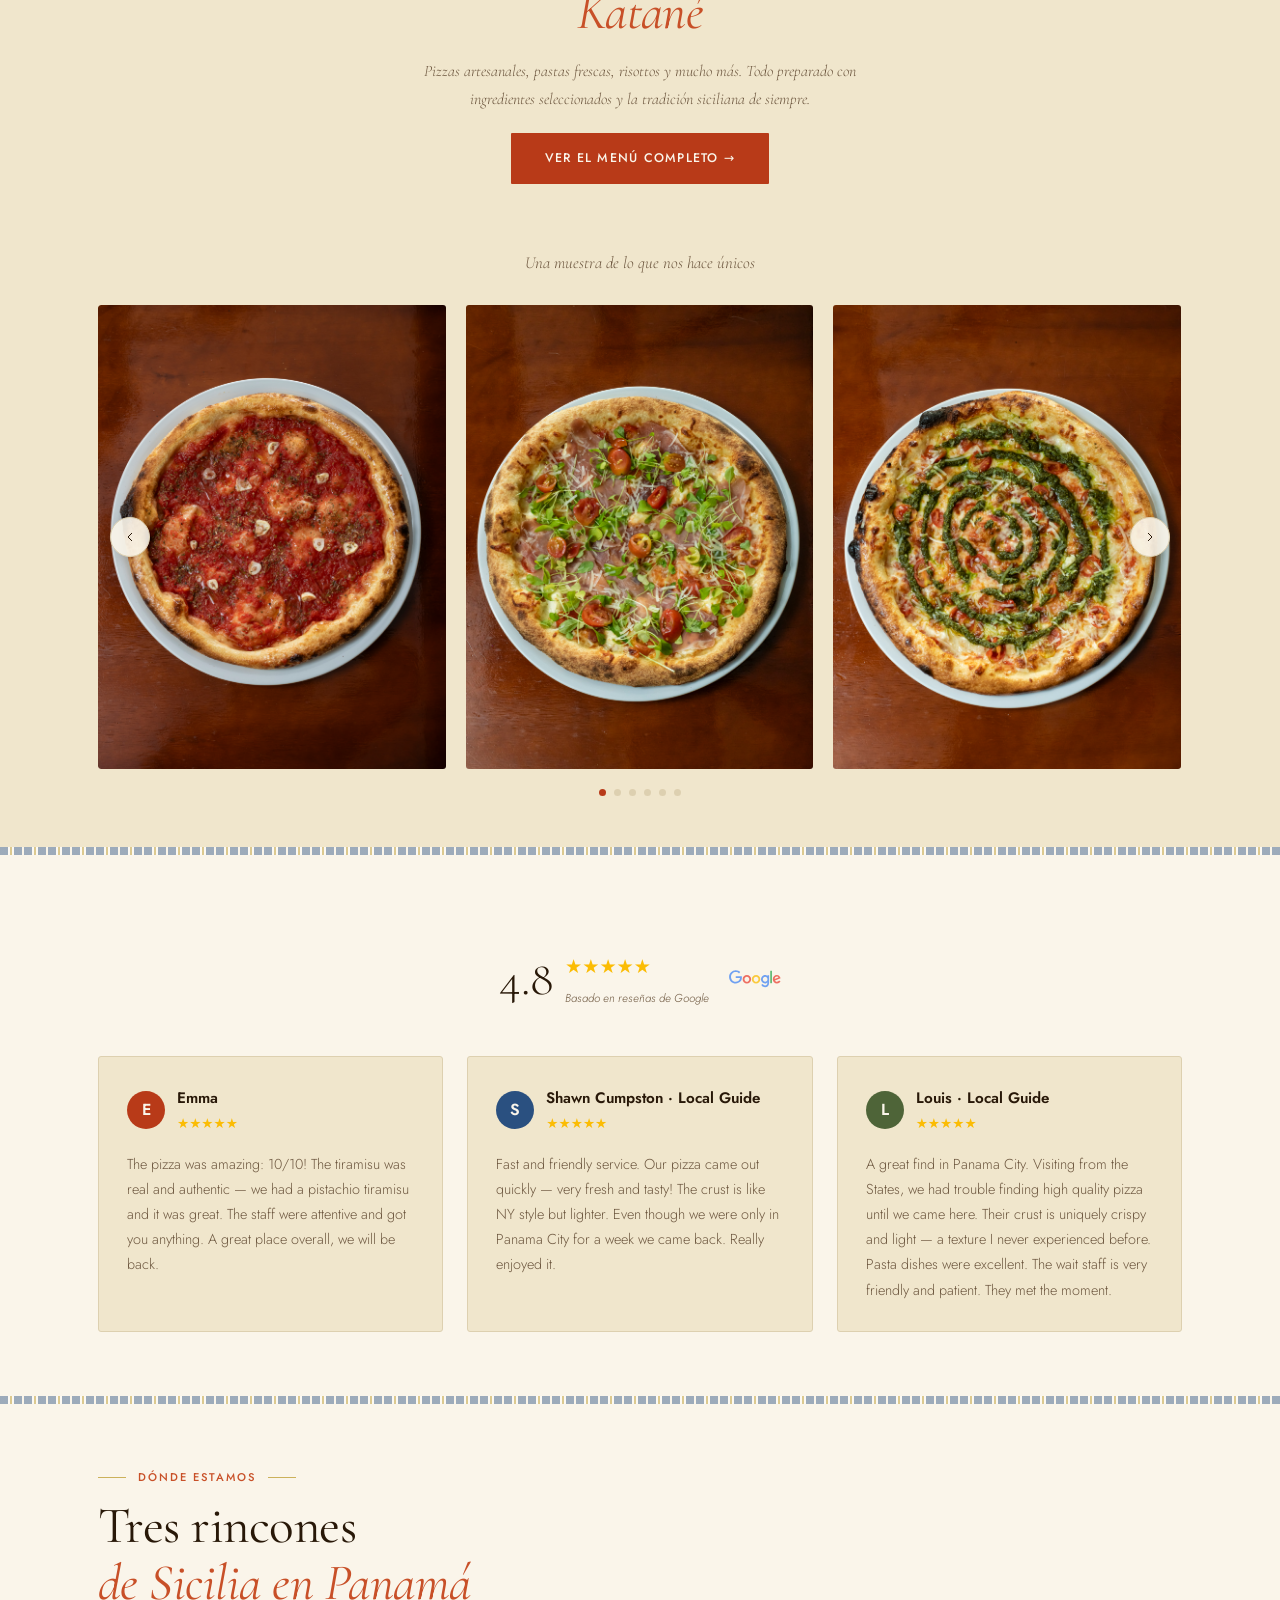
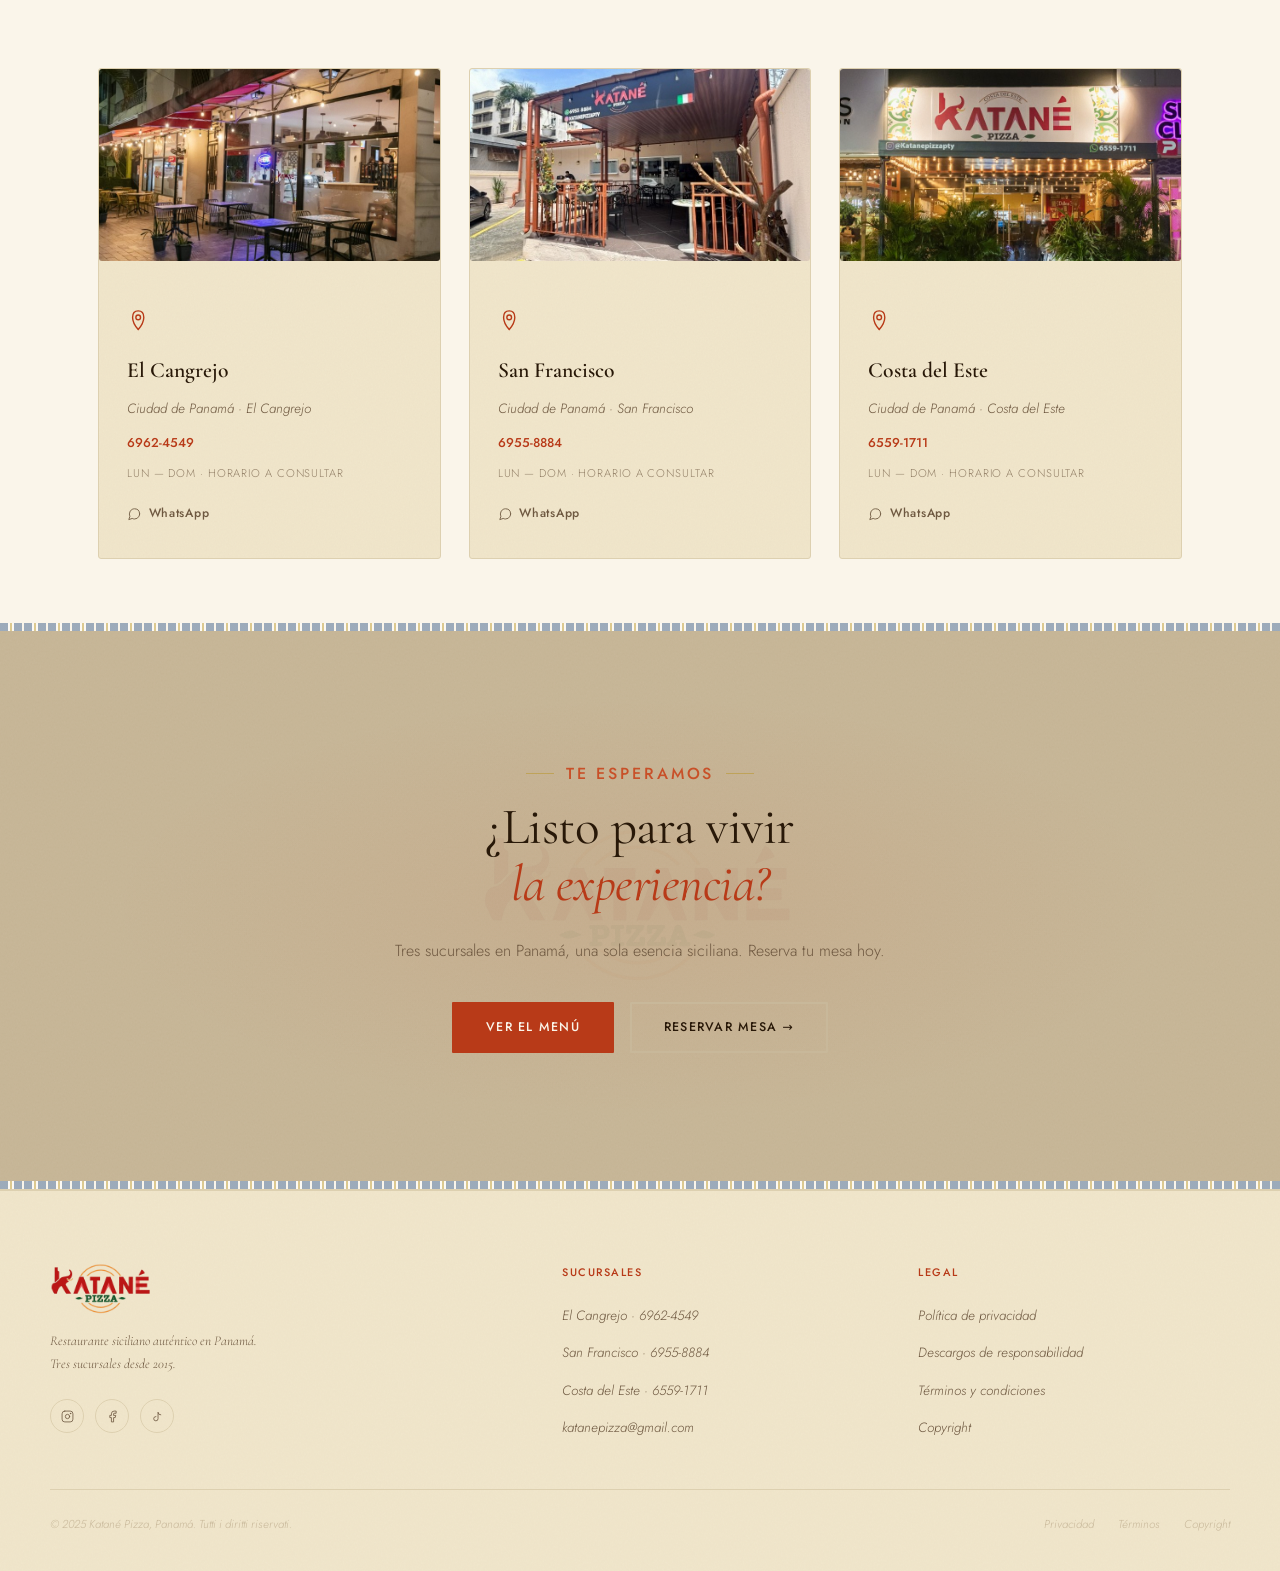
==== commit 4ed534ba: "Rediseño footer a 3 columnas y carrusel móvil swipeable - Footer simplificado a 3 cols (Marca, Sucur" ====
--- a/index.html
+++ b/index.html
@@ -1,4 +1,4 @@
-<!DOCTYPE html>
+﻿<!DOCTYPE html>
 <html lang="es">
 <head>
 <meta charset="UTF-8"/>
@@ -81,6 +81,29 @@
 }
 @media(max-width:767px){
   .menu-cab { flex-direction:column; align-items:flex-start; }
+}
+@media(max-width:767px){
+  #carrusel {
+    scroll-snap-type:x mandatory;
+    -webkit-overflow-scrolling:touch;
+    overflow-x:scroll !important;
+    overflow-y:hidden;
+    display:flex !important;
+    gap:.75rem !important;
+    padding-bottom:.5rem;
+    scrollbar-width:none;
+  }
+  #carrusel::-webkit-scrollbar { display:none; }
+  #carrusel > div {
+    flex:0 0 85vw !important;
+    scroll-snap-align:center;
+    aspect-ratio:3/4 !important;
+  }
+  /* Ocultar flechas en móvil */
+  #carrusel ~ button,
+  button[onclick*="moverCarrusel"] {
+    display:none !important;
+  }
 }
 </style>
 </head>
@@ -310,42 +333,36 @@
 <div class="franja"></div>
 <footer class="footer">
   <div class="footer-g">
+
+    <!-- MARCA -->
     <div class="footer-m">
       <img class="footer-logo" src="katane_logo.png" alt="Katané Pizza"/>
-      <p class="footer-tagline">Restaurante siciliano auténtico en Panamá. Tres sucursales, una sola tradición desde 2015.</p>
+      <p class="footer-tagline">Restaurante siciliano auténtico en Panamá.<br>Tres sucursales desde 2015.</p>
       <div class="footer-redes">
-        <a href="#" class="rs" aria-label="Instagram"><svg viewBox="0 0 24 24" fill="none" stroke="currentColor" stroke-width="1.5" stroke-linecap="round"><rect x="2" y="2" width="20" height="20" rx="5"/><circle cx="12" cy="12" r="4"/><circle cx="17.5" cy="6.5" r=".5" fill="currentColor"/></svg></a>
-        <a href="#" class="rs" aria-label="Facebook"><svg viewBox="0 0 24 24" fill="none" stroke="currentColor" stroke-width="1.5" stroke-linecap="round"><path d="M18 2h-3a5 5 0 0 0-5 5v3H7v4h3v8h4v-8h3l1-4h-4V7a1 1 0 0 1 1-1h3z"/></svg></a>
-        <a href="#" class="rs" aria-label="TikTok"><svg viewBox="0 0 24 24" fill="none" stroke="currentColor" stroke-width="1.5" stroke-linecap="round"><path d="M9 12a4 4 0 1 0 4 4V4a5 5 0 0 0 5 5"/></svg></a>
-      </div>
-    </div>
+        <a href="https://www.instagram.com/katanepizza" target="_blank" class="rs" aria-label="Instagram">
+          <svg viewBox="0 0 24 24" fill="none" stroke="currentColor" stroke-width="1.5" stroke-linecap="round"><rect x="2" y="2" width="20" height="20" rx="5"/><circle cx="12" cy="12" r="4"/><circle cx="17.5" cy="6.5" r=".5" fill="currentColor"/></svg>
+        </a>
+        <a href="https://www.facebook.com/katanepizza" target="_blank" class="rs" aria-label="Facebook">
+          <svg viewBox="0 0 24 24" fill="none" stroke="currentColor" stroke-width="1.5" stroke-linecap="round"><path d="M18 2h-3a5 5 0 0 0-5 5v3H7v4h3v8h4v-8h3l1-4h-4V7a1 1 0 0 1 1-1h3z"/></svg>
+        </a>
+        <a href="https://www.tiktok.com/@katanepizza" target="_blank" class="rs" aria-label="TikTok">
+          <svg viewBox="0 0 24 24" fill="none" stroke="currentColor" stroke-width="1.5" stroke-linecap="round"><path d="M9 12a4 4 0 1 0 4 4V4a5 5 0 0 0 5 5"/></svg>
+        </a>
+      </div>
+    </div>
+
+    <!-- CONTACTO -->
     <div class="footer-col">
-      <div class="footer-col-tit">Menú</div>
+      <div class="footer-col-tit">Sucursales</div>
       <ul>
-        <li><a href="menu.html">Pizzas artesanales</a></li>
-        <li><a href="menu.html">Pastas frescas</a></li>
-        <li><a href="menu.html">Risottos</a></li>
-        <li><a href="menu.html">Postres</a></li>
-      </ul>
-    </div>
-    <div class="footer-col">
-      <div class="footer-col-tit">Katané</div>
-      <ul>
-        <li><a href="historia.html">Nuestra historia</a></li>
-        <li><a href="blog.html">Blog</a></li>
-        <li><a href="promociones.html">Promociones</a></li>
-        <li><a href="contacto.html">Contacto</a></li>
-      </ul>
-    </div>
-    <div class="footer-col">
-      <div class="footer-col-tit">Contacto</div>
-      <ul>
-        <li><a href="tel:+50769624549">6962-4549 · El Cangrejo</a></li>
-        <li><a href="tel:+50769558884">6955-8884 · San Francisco</a></li>
-        <li><a href="tel:+50765591711">6559-1711 · Costa del Este</a></li>
+        <li><a href="tel:+50769624549">El Cangrejo · 6962-4549</a></li>
+        <li><a href="tel:+50769558884">San Francisco · 6955-8884</a></li>
+        <li><a href="tel:+50765591711">Costa del Este · 6559-1711</a></li>
         <li><a href="mailto:katanepizza@gmail.com">katanepizza@gmail.com</a></li>
       </ul>
     </div>
+
+    <!-- LEGAL -->
     <div class="footer-col">
       <div class="footer-col-tit">Legal</div>
       <ul>
@@ -355,6 +372,7 @@
         <li><a href="copyright.html">Copyright</a></li>
       </ul>
     </div>
+
   </div>
   <div class="footer-bot">
     <p>© 2025 Katané Pizza, Panamá. Tutti i diritti riservati.</p>
--- a/katane.css
+++ b/katane.css
@@ -368,7 +368,7 @@
 }
 .footer > * { position:relative; z-index:1; }
 .footer-g {
-  display:grid; grid-template-columns:1.5fr 1fr 1fr 1fr 1fr;
+  display:grid; grid-template-columns:1.5fr 1fr 1fr;
   gap:2.75rem; padding-bottom:3rem;
   border-bottom:1px solid var(--arena-med);
   max-width:var(--w); margin-inline:auto;
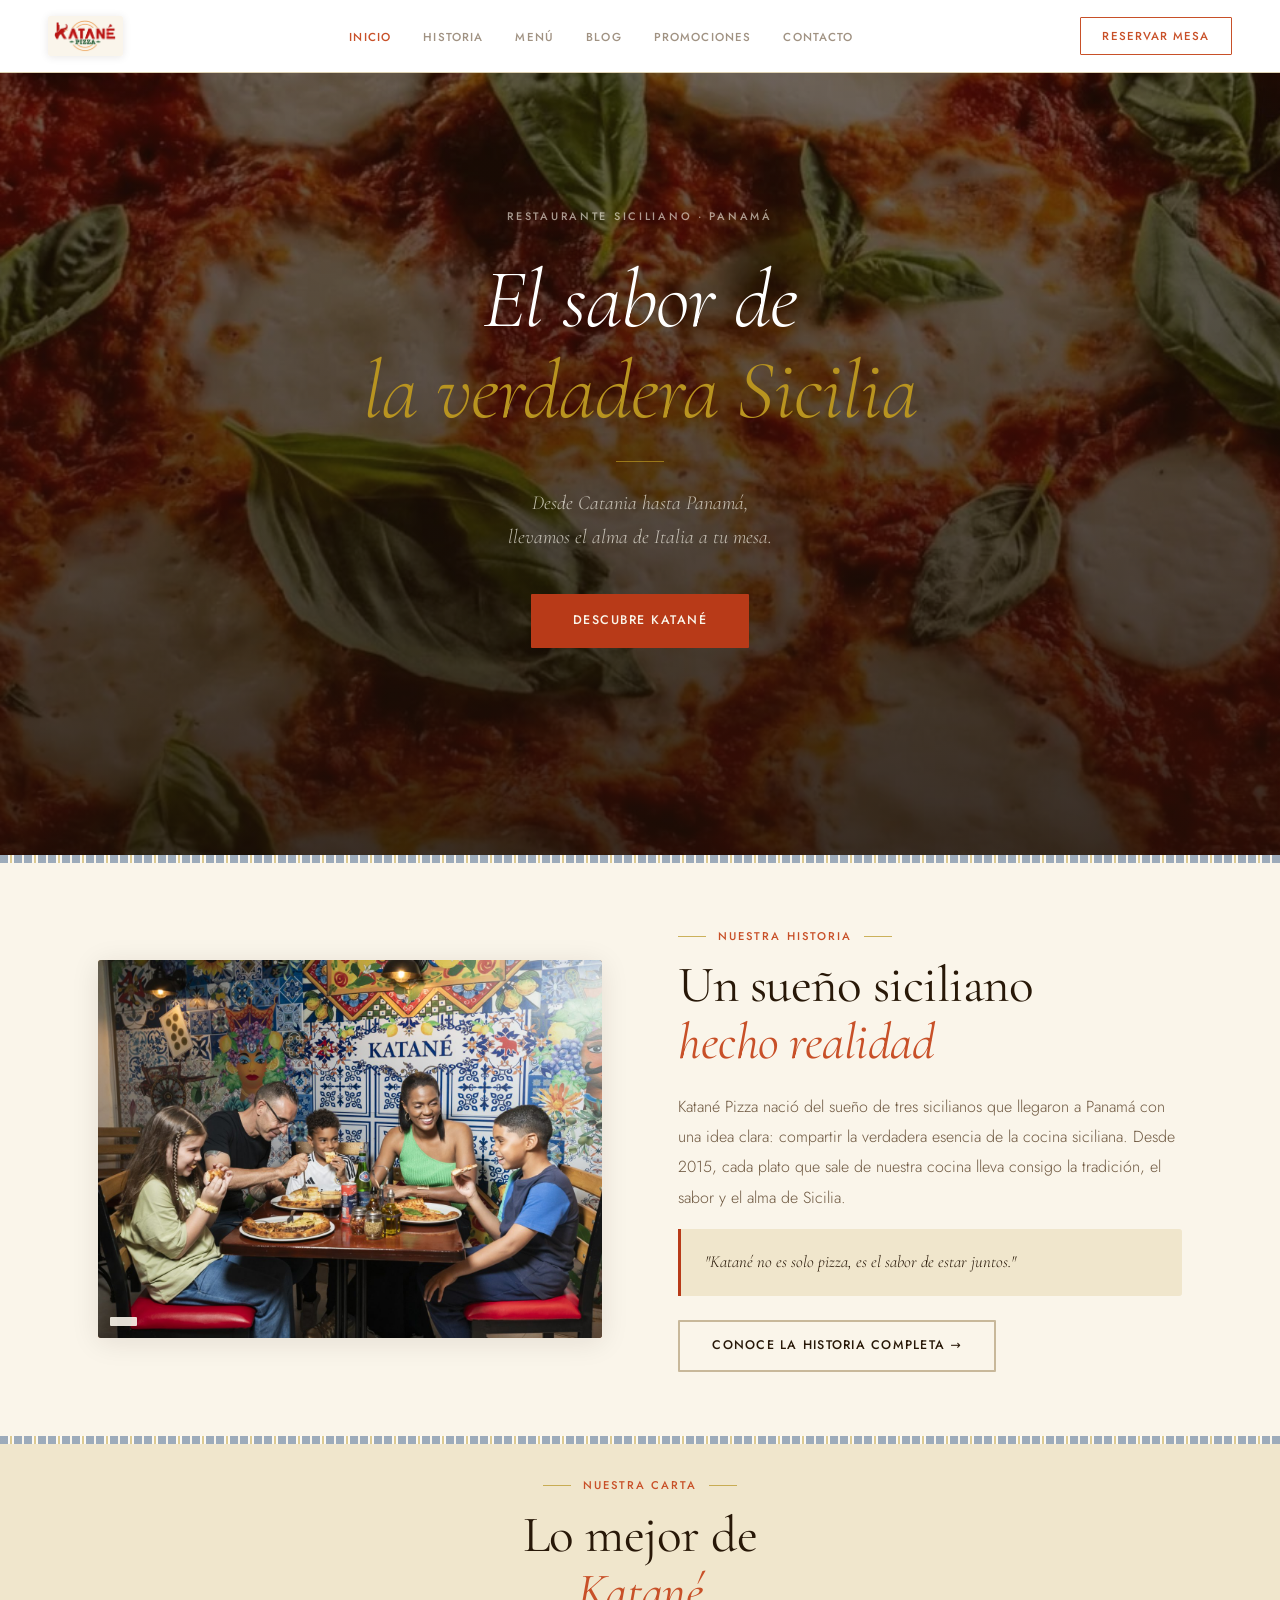
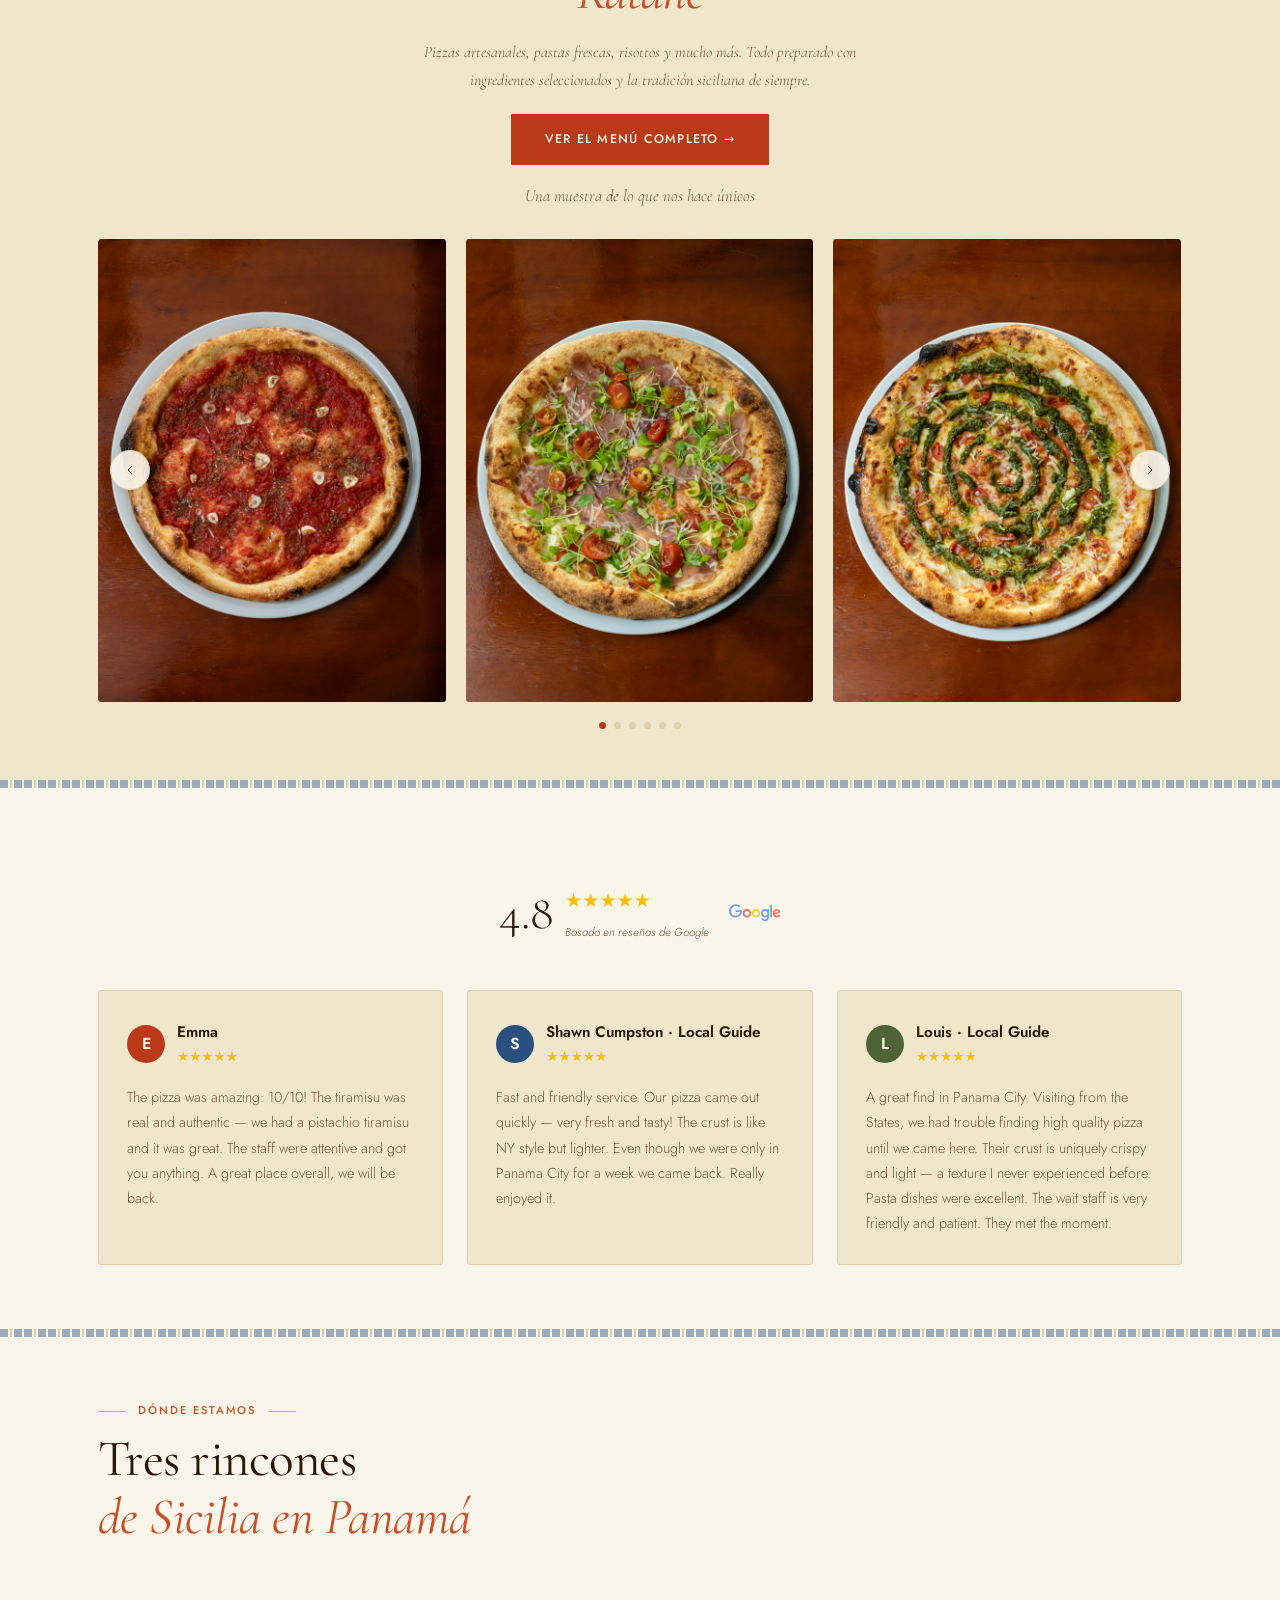
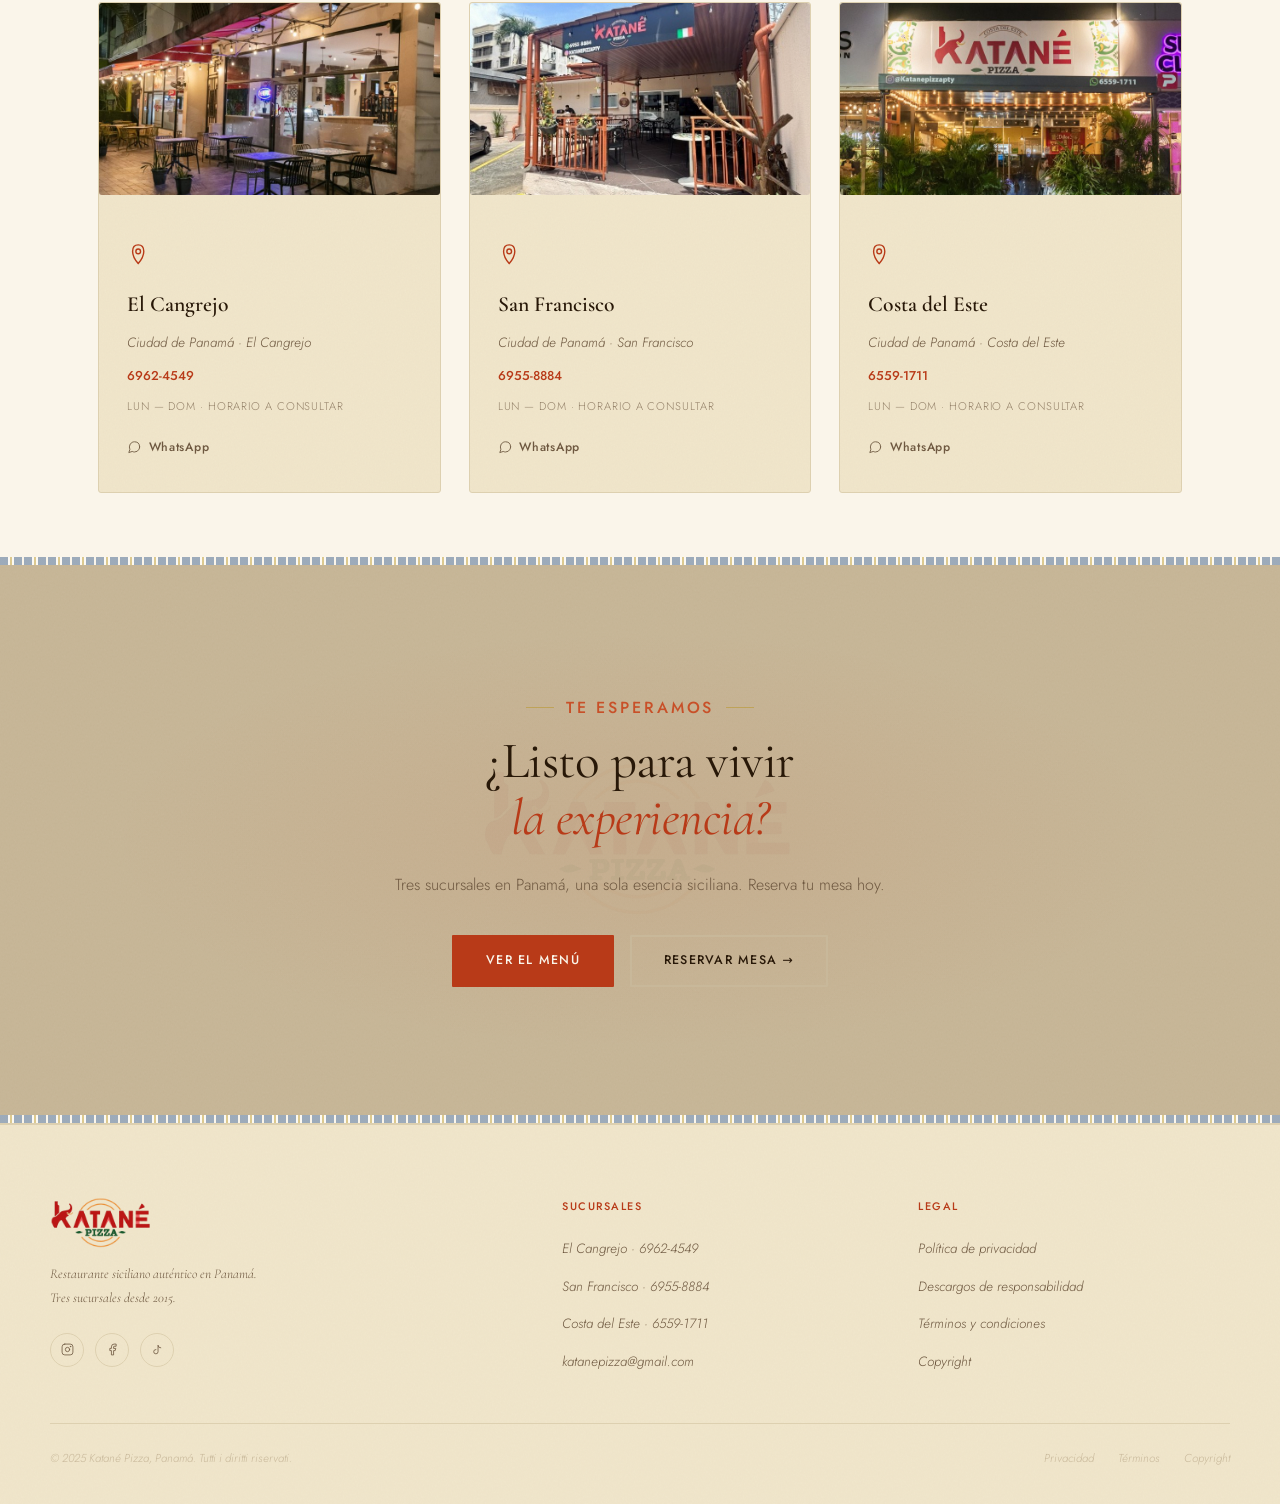
==== commit 47b269fe: "Ajuste de padding en secciones Lo mejor de Katané y galería Co-Authored-By: Claude Sonnet 4.6 <norep" ====
--- a/index.html
+++ b/index.html
@@ -187,7 +187,7 @@
 
 
 <div class="franja"></div>
-<section style="padding:clamp(2.5rem,4vw,3.5rem) 0;background:var(--arena);text-align:center">
+<section style="padding:clamp(1.5rem,3vw,2rem) 0 0;background:var(--arena);text-align:center">
   <div class="w">
     <p class="eyebrow rv" style="justify-content:center;margin-bottom:.75rem">Nuestra carta</p>
     <h2 class="h2 rv" style="margin-bottom:1rem">Lo mejor de<br><em>Katané</em></h2>
@@ -197,7 +197,7 @@
 </section>
 
 <!-- GALERÍA -->
-<section style="padding:clamp(.5rem,1vw,.75rem) 0 clamp(2rem,4vw,3.5rem);background:var(--arena);overflow:hidden">
+<section style="padding:1rem 0 clamp(2rem,4vw,3.5rem);background:var(--arena);overflow:hidden">
   <div class="w">
     <div style="text-align:center;margin-bottom:1.75rem">
       <p style="font-family:var(--ff-d);font-style:italic;font-size:1.05rem;color:var(--warm)">Una muestra de lo que nos hace únicos</p>
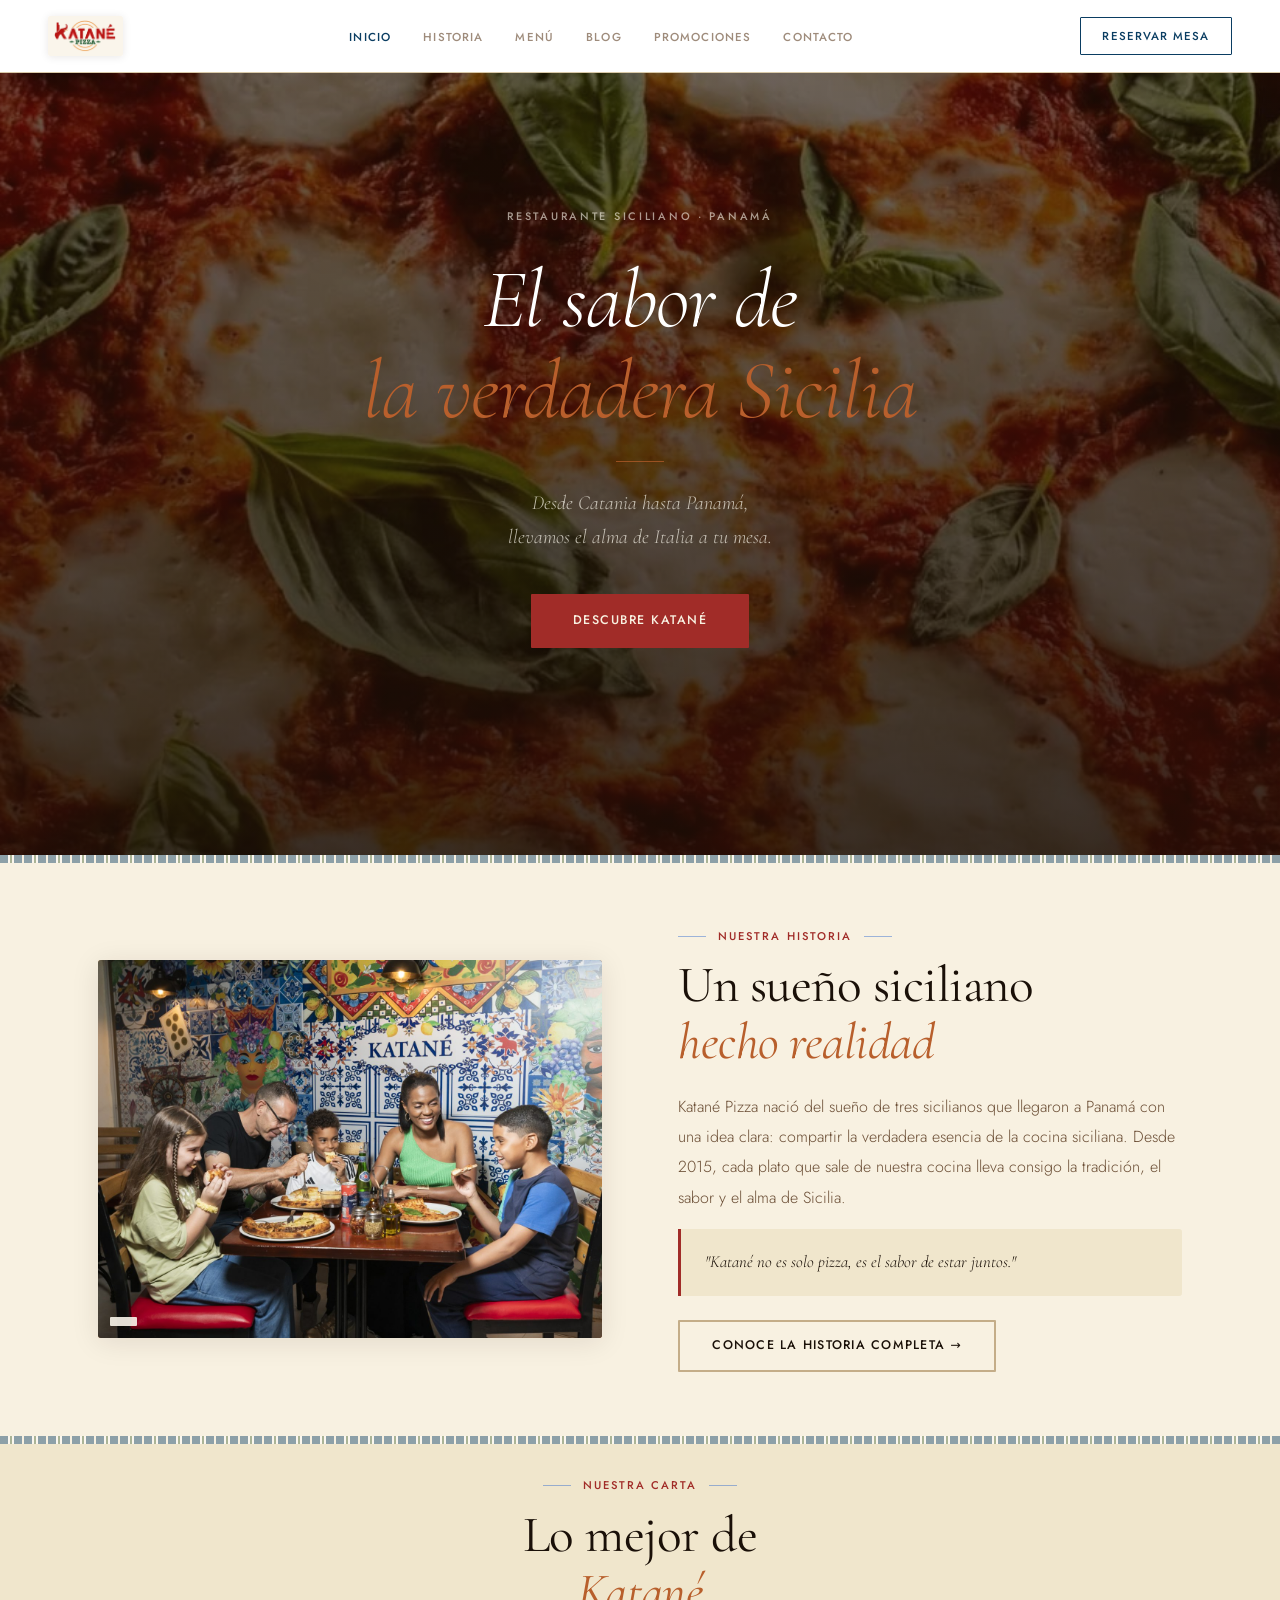
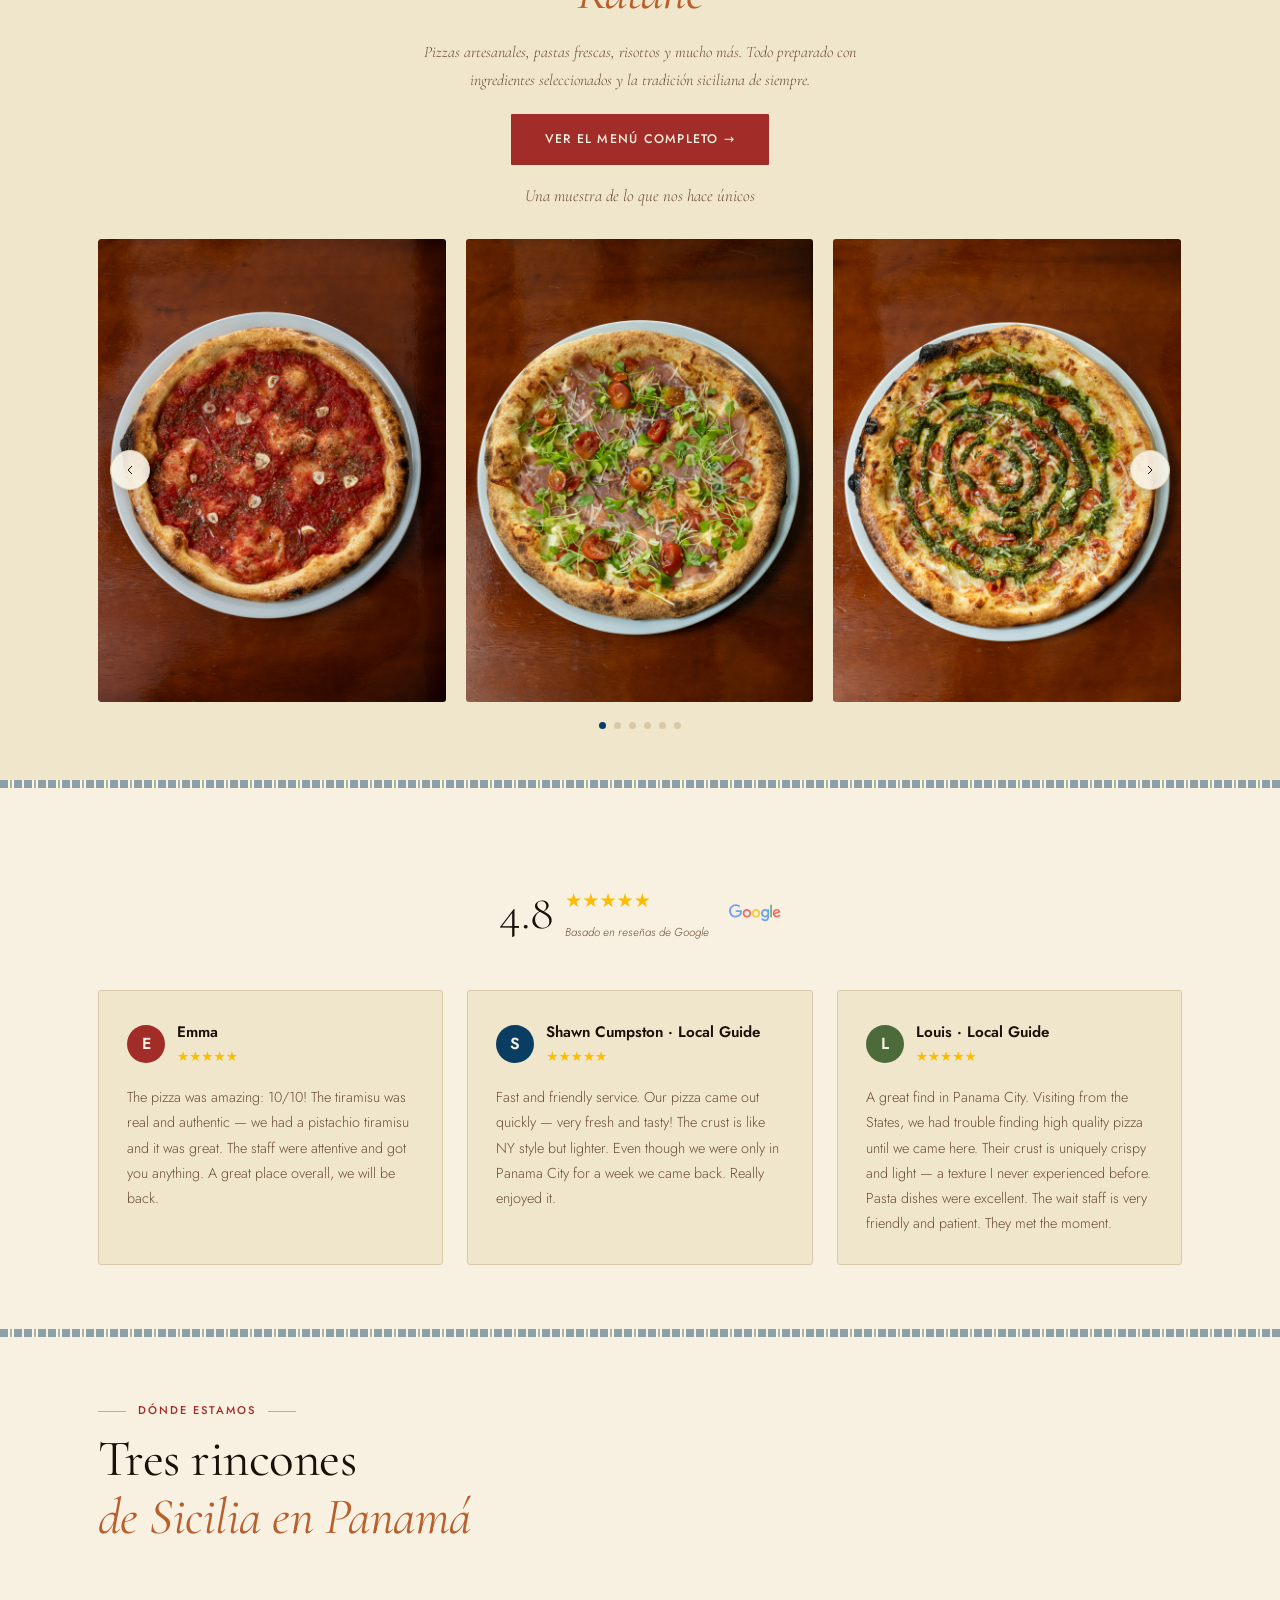
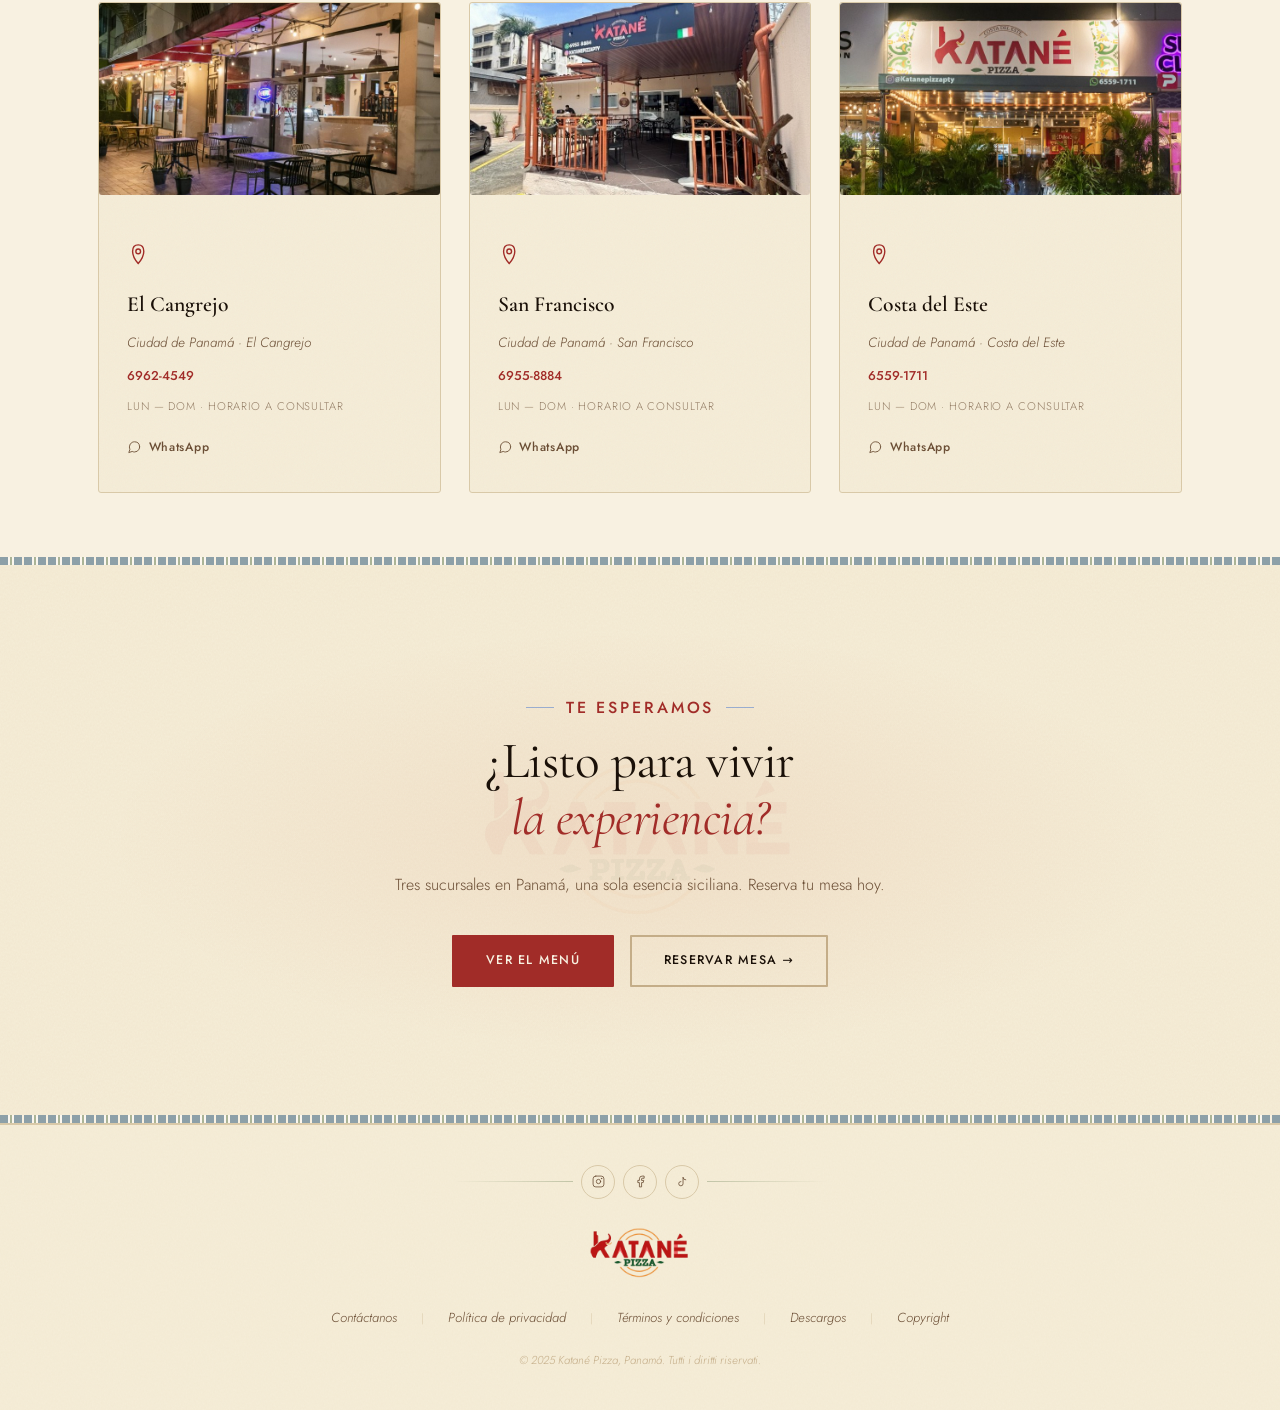
==== commit a31d377a: "Actualización de paleta de colores y detalles UI - Nueva paleta :root con --azul-cob, --bg y colores" ====
--- a/index.html
+++ b/index.html
@@ -222,7 +222,7 @@
       </button>
     </div>
     <div id="carrusel-dots" style="display:flex;justify-content:center;gap:.5rem;margin-top:1.25rem">
-      <span onclick="irASlide(0)" style="width:7px;height:7px;border-radius:50%;background:var(--rojo);cursor:pointer;display:inline-block"></span>
+      <span onclick="irASlide(0)" style="width:7px;height:7px;border-radius:50%;background:var(--azul);cursor:pointer;display:inline-block"></span>
       <span onclick="irASlide(1)" style="width:7px;height:7px;border-radius:50%;background:var(--arena-med);cursor:pointer;display:inline-block"></span>
       <span onclick="irASlide(2)" style="width:7px;height:7px;border-radius:50%;background:var(--arena-med);cursor:pointer;display:inline-block"></span>
       <span onclick="irASlide(3)" style="width:7px;height:7px;border-radius:50%;background:var(--arena-med);cursor:pointer;display:inline-block"></span>
@@ -331,57 +331,44 @@
 </section>
 
 <div class="franja"></div>
-<footer class="footer">
-  <div class="footer-g">
-
-    <!-- MARCA -->
-    <div class="footer-m">
-      <img class="footer-logo" src="katane_logo.png" alt="Katané Pizza"/>
-      <p class="footer-tagline">Restaurante siciliano auténtico en Panamá.<br>Tres sucursales desde 2015.</p>
-      <div class="footer-redes">
-        <a href="https://www.instagram.com/katanepizza" target="_blank" class="rs" aria-label="Instagram">
-          <svg viewBox="0 0 24 24" fill="none" stroke="currentColor" stroke-width="1.5" stroke-linecap="round"><rect x="2" y="2" width="20" height="20" rx="5"/><circle cx="12" cy="12" r="4"/><circle cx="17.5" cy="6.5" r=".5" fill="currentColor"/></svg>
-        </a>
-        <a href="https://www.facebook.com/katanepizza" target="_blank" class="rs" aria-label="Facebook">
-          <svg viewBox="0 0 24 24" fill="none" stroke="currentColor" stroke-width="1.5" stroke-linecap="round"><path d="M18 2h-3a5 5 0 0 0-5 5v3H7v4h3v8h4v-8h3l1-4h-4V7a1 1 0 0 1 1-1h3z"/></svg>
-        </a>
-        <a href="https://www.tiktok.com/@katanepizza" target="_blank" class="rs" aria-label="TikTok">
-          <svg viewBox="0 0 24 24" fill="none" stroke="currentColor" stroke-width="1.5" stroke-linecap="round"><path d="M9 12a4 4 0 1 0 4 4V4a5 5 0 0 0 5 5"/></svg>
-        </a>
-      </div>
-    </div>
-
-    <!-- CONTACTO -->
-    <div class="footer-col">
-      <div class="footer-col-tit">Sucursales</div>
-      <ul>
-        <li><a href="tel:+50769624549">El Cangrejo · 6962-4549</a></li>
-        <li><a href="tel:+50769558884">San Francisco · 6955-8884</a></li>
-        <li><a href="tel:+50765591711">Costa del Este · 6559-1711</a></li>
-        <li><a href="mailto:katanepizza@gmail.com">katanepizza@gmail.com</a></li>
-      </ul>
-    </div>
-
-    <!-- LEGAL -->
-    <div class="footer-col">
-      <div class="footer-col-tit">Legal</div>
-      <ul>
-        <li><a href="privacidad.html">Política de privacidad</a></li>
-        <li><a href="descargos.html">Descargos de responsabilidad</a></li>
-        <li><a href="terminos.html">Términos y condiciones</a></li>
-        <li><a href="copyright.html">Copyright</a></li>
-      </ul>
-    </div>
-
-  </div>
-  <div class="footer-bot">
-    <p>© 2025 Katané Pizza, Panamá. Tutti i diritti riservati.</p>
-    <div style="display:flex;gap:1.5rem">
-      <a href="privacidad.html">Privacidad</a>
-      <a href="terminos.html">Términos</a>
-      <a href="copyright.html">Copyright</a>
-    </div>
-  </div>
+<footer class="footer" style="text-align:center;padding:2.5rem var(--g)">
+
+  <!-- Redes sociales -->
+  <div style="display:flex;align-items:center;justify-content:center;gap:.5rem;margin-bottom:1.75rem">
+    <div style="flex:1;max-width:120px;height:1px;background:linear-gradient(90deg,transparent,var(--oliva));opacity:.3"></div>
+    <a href="https://www.instagram.com/katanepizza" target="_blank" class="rs" aria-label="Instagram">
+      <svg viewBox="0 0 24 24" fill="none" stroke="currentColor" stroke-width="1.5" stroke-linecap="round"><rect x="2" y="2" width="20" height="20" rx="5"/><circle cx="12" cy="12" r="4"/><circle cx="17.5" cy="6.5" r=".5" fill="currentColor"/></svg>
+    </a>
+    <a href="https://www.facebook.com/katanepizza" target="_blank" class="rs" aria-label="Facebook">
+      <svg viewBox="0 0 24 24" fill="none" stroke="currentColor" stroke-width="1.5" stroke-linecap="round"><path d="M18 2h-3a5 5 0 0 0-5 5v3H7v4h3v8h4v-8h3l1-4h-4V7a1 1 0 0 1 1-1h3z"/></svg>
+    </a>
+    <a href="https://www.tiktok.com/@katanepizza" target="_blank" class="rs" aria-label="TikTok">
+      <svg viewBox="0 0 24 24" fill="none" stroke="currentColor" stroke-width="1.5" stroke-linecap="round"><path d="M9 12a4 4 0 1 0 4 4V4a5 5 0 0 0 5 5"/></svg>
+    </a>
+    <div style="flex:1;max-width:120px;height:1px;background:linear-gradient(90deg,var(--oliva),transparent);opacity:.3"></div>
+  </div>
+
+  <!-- Logo -->
+  <div style="margin-bottom:1.75rem">
+    <img src="katane_logo.png" alt="Katané Pizza" style="height:52px;width:auto;mix-blend-mode:multiply;margin-inline:auto"/>
+  </div>
+
+  <!-- Links inferiores -->
+  <div style="display:flex;align-items:center;justify-content:center;flex-wrap:wrap;gap:.5rem 1.5rem;margin-bottom:1.25rem">
+    <a href="contacto.html" style="font-size:.82rem;color:var(--warm);font-style:italic;transition:color .25s">Contáctanos</a>
+    <span style="color:var(--arena-med);font-size:.7rem">|</span>
+    <a href="privacidad.html" style="font-size:.82rem;color:var(--warm);font-style:italic;transition:color .25s">Política de privacidad</a>
+    <span style="color:var(--arena-med);font-size:.7rem">|</span>
+    <a href="terminos.html" style="font-size:.82rem;color:var(--warm);font-style:italic;transition:color .25s">Términos y condiciones</a>
+    <span style="color:var(--arena-med);font-size:.7rem">|</span>
+    <a href="descargos.html" style="font-size:.82rem;color:var(--warm);font-style:italic;transition:color .25s">Descargos</a>
+    <span style="color:var(--arena-med);font-size:.7rem">|</span>
+    <a href="copyright.html" style="font-size:.82rem;color:var(--warm);font-style:italic;transition:color .25s">Copyright</a>
+  </div>
+
+  <!-- Copyright -->
+  <p style="font-size:.72rem;color:var(--piedra);font-style:italic">© 2025 Katané Pizza, Panamá. Tutti i diritti riservati.</p>
+
 </footer>
 
 <script>
@@ -415,7 +402,7 @@
   const itemW = c.children[0].offsetWidth + 20;
   c.style.transform = 'translateX(-' + (slideActual * itemW) + 'px)';
   document.querySelectorAll('#carrusel-dots span').forEach((d, i) => {
-    d.style.background = i === slideActual ? 'var(--rojo)' : 'var(--arena-med)';
+    d.style.background = i === slideActual ? 'var(--azul)' : 'var(--arena-med)';
   });
 }
 
--- a/katane.css
+++ b/katane.css
@@ -6,20 +6,25 @@
 
 /* ── TOKENS ─────────────────────────────── */
 :root {
-  --crema:     #FAF5EA;
+  /* Paleta Katané — Sicilian Warmth */
+  --crema:     #F8F1E1;
   --arena:     #F0E6CC;
-  --arena-med: #DDD0B0;
-  --piedra:    #C8B89A;
-  --rojo:      #B83A18;
-  --rojo-osc:  #8C2010;
-  --terracota: #C85028;
-  --limon:     #B89420;
-  --oliva:     #4E6438;
-  --oliva-clr: #7A8E5C;
-  --warm:      #6E5840;
-  --tinta:     #281808;
-  --noche:     #180C04;
-  --azul:      #2A5080;
+  --arena-med: #D9C9A8;
+  --piedra:    #C4AD88;
+  --rojo:      #A12C28;
+  --rojo-osc:  #7A1A18;
+  --terracota: #B85F2C;
+  --limon:     #B85F2C;
+  --oliva:     #4D6A3B;
+  --oliva-clr: #4D6A3B;
+  --warm:      #6B4E35;
+  --tinta:     #1A1008;
+  --noche:     #0A0804;
+  --azul:      #0A3D62;
+  --azul-cob:  #1255CC;
+
+  /* Fondo único del body */
+  --bg: #F8F1E1;
 
   --ff-d: 'Cormorant Garamond', Georgia, serif;
   --ff-b: 'Jost', system-ui, sans-serif;
@@ -31,6 +36,8 @@
   --ease:   cubic-bezier(.25,.46,.45,.94);
   --shadow: 0 4px 28px rgba(40,24,8,.10);
 }
+
+body { background:var(--bg); }
 
 /* ── RESET ───────────────────────────────── */
 *,*::before,*::after { box-sizing:border-box; margin:0; padding:0; }
@@ -66,12 +73,12 @@
 /* ── TIPOGRAFÍA ──────────────────────────── */
 .eyebrow {
   font-family:var(--ff-b); font-size:.7rem; font-weight:500;
-  letter-spacing:.18em; text-transform:uppercase; color:var(--terracota);
+  letter-spacing:.18em; text-transform:uppercase; color:var(--rojo);
   display:flex; align-items:center; gap:.75rem; margin-bottom:.65rem;
 }
 .eyebrow::before,.eyebrow::after {
   content:''; display:inline-block; width:1.75rem; height:1px;
-  background:var(--limon); opacity:.7;
+  background:var(--azul-cob); opacity:.4;
 }
 .h2 {
   font-family:var(--ff-d); font-size:clamp(2rem,4vw,3.6rem);
@@ -128,7 +135,7 @@
   height:8px;
   background:repeating-linear-gradient(
     90deg, var(--azul) 0, var(--azul) 8px,
-    #fff 8px, #fff 10px, var(--limon) 10px, var(--limon) 12px,
+    #fff 8px, #fff 10px, var(--oliva) 10px, var(--oliva) 12px,
     #fff 12px, #fff 14px, var(--azul) 14px, var(--azul) 22px,
     var(--crema) 22px, var(--crema) 24px
   );
@@ -190,7 +197,7 @@
   padding:0;
 }
 .nav-interna .nav-links a { color:var(--warm); }
-.nav-interna .nav-cta { color:var(--terracota); border-color:var(--terracota); }
+.nav-interna .nav-cta { color:var(--azul); border-color:var(--azul); }
 .nav-interna .hamb span { background:var(--warm); }
 
 .nav-links { display:flex; gap:2rem; list-style:none; }
@@ -198,13 +205,13 @@
   font-size:.72rem; font-weight:500; letter-spacing:.1em; text-transform:uppercase;
   color:var(--warm); opacity:.65; transition:opacity .25s,color .25s;
 }
-.nav-links a:hover, .nav-links a.activo { opacity:1; color:var(--terracota); }
+.nav-links a:hover, .nav-links a.activo { opacity:1; color:var(--azul); }
 .nav-cta {
   font-size:.72rem; font-weight:500; letter-spacing:.1em; text-transform:uppercase;
-  padding:.5rem 1.35rem; border:1.5px solid var(--terracota);
-  color:var(--terracota); border-radius:1px; transition:background .25s,color .25s;
-}
-.nav-cta:hover { background:var(--terracota); color:var(--crema); }
+  padding:.5rem 1.35rem; border:1.5px solid var(--azul);
+  color:var(--azul); border-radius:1px; transition:background .25s,color .25s;
+}
+.nav-cta:hover { background:var(--azul); color:var(--crema); }
 .hamb { display:none; flex-direction:column; gap:5px; }
 .hamb span { display:block; width:24px; height:1.5px; background:var(--warm); border-radius:1px; transition:transform .3s,opacity .25s; }
 .hamb.open span:nth-child(1) { transform:translateY(6.5px) rotate(45deg); }
@@ -265,7 +272,7 @@
 
 /* ── STATS ───────────────────────────────── */
 .stats {
-  background:var(--azul); padding:3.25rem 0; position:relative; overflow:hidden;
+  background:#0A3D62; padding:3.25rem 0; position:relative; overflow:hidden;
   border-top:3px solid var(--limon); border-bottom:3px solid var(--limon);
 }
 .stats::before {
@@ -284,7 +291,7 @@
 .suc-hdr { margin-bottom:clamp(2rem,4.5vw,3.5rem); }
 .suc-g { display:grid; grid-template-columns:repeat(3,1fr); gap:1.75rem; }
 .suc-card {
-  background:var(--arena); border:1px solid var(--arena-med);
+  background:rgba(240,230,204,.45); border:1px solid var(--arena-med);
   border-radius:3px; overflow:hidden; position:relative;
 }
 .suc-card:hover { box-shadow:var(--shadow); transform:translateY(-4px); }
@@ -319,7 +326,7 @@
 /* ── CONTACTO CTA ────────────────────────── */
 .cto {
   padding:var(--pad) 0;
-  background:var(--piedra);
+  background:rgba(240,230,204,.45);
   text-align:center; position:relative; overflow:hidden;
 }
 /* Textura papel artesanal */
@@ -336,8 +343,8 @@
 }
 .cto-wm { position:absolute; top:50%; left:50%; transform:translate(-50%,-50%); width:min(35vw,320px); pointer-events:none; z-index:1; opacity:.04; mix-blend-mode:multiply; }
 .cto-int { position:relative; z-index:2; max-width:580px; margin-inline:auto; }
-.cto-int .eyebrow { justify-content:center; color:var(--terracota); }
-.cto-int .eyebrow::before,.cto-int .eyebrow::after { background:var(--limon); opacity:.5; }
+.cto-int .eyebrow { justify-content:center; color:var(--rojo); }
+.cto-int .eyebrow::before,.cto-int .eyebrow::after { background:var(--azul-cob); opacity:.4; }
 .cto-int .h2 { color:var(--tinta); margin-bottom:1.4rem; }
 .cto-int .h2 em { color:var(--rojo); }
 .cto-int p { color:var(--warm); font-size:1rem; line-height:1.85; }
@@ -355,7 +362,7 @@
 .cto-suc-item a:hover { color:var(--rojo); }
 /* ── FOOTER ──────────────────────────────── */
 .footer {
-  background:var(--arena);
+  background:rgba(240,230,204,.45);
   padding:4.5rem var(--g) 2.25rem;
   border-top:2px solid var(--arena-med);
   position:relative;
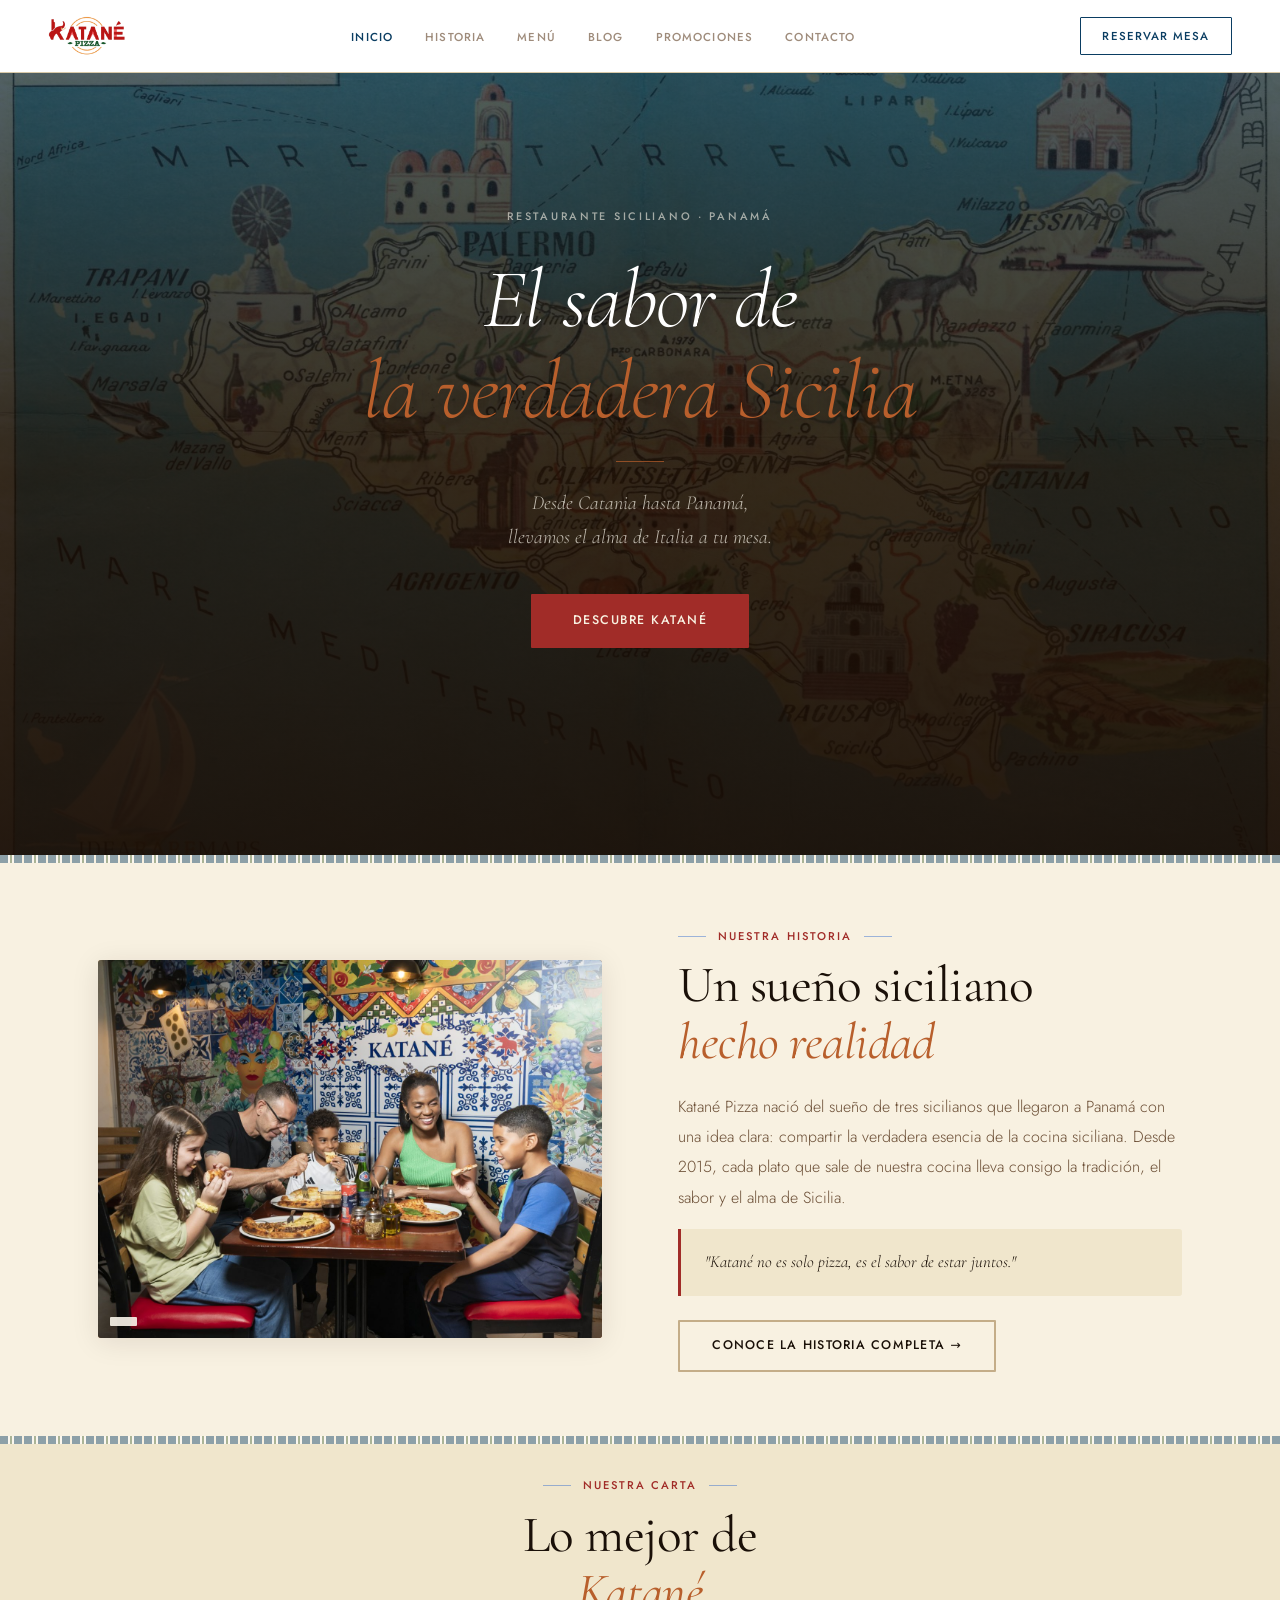
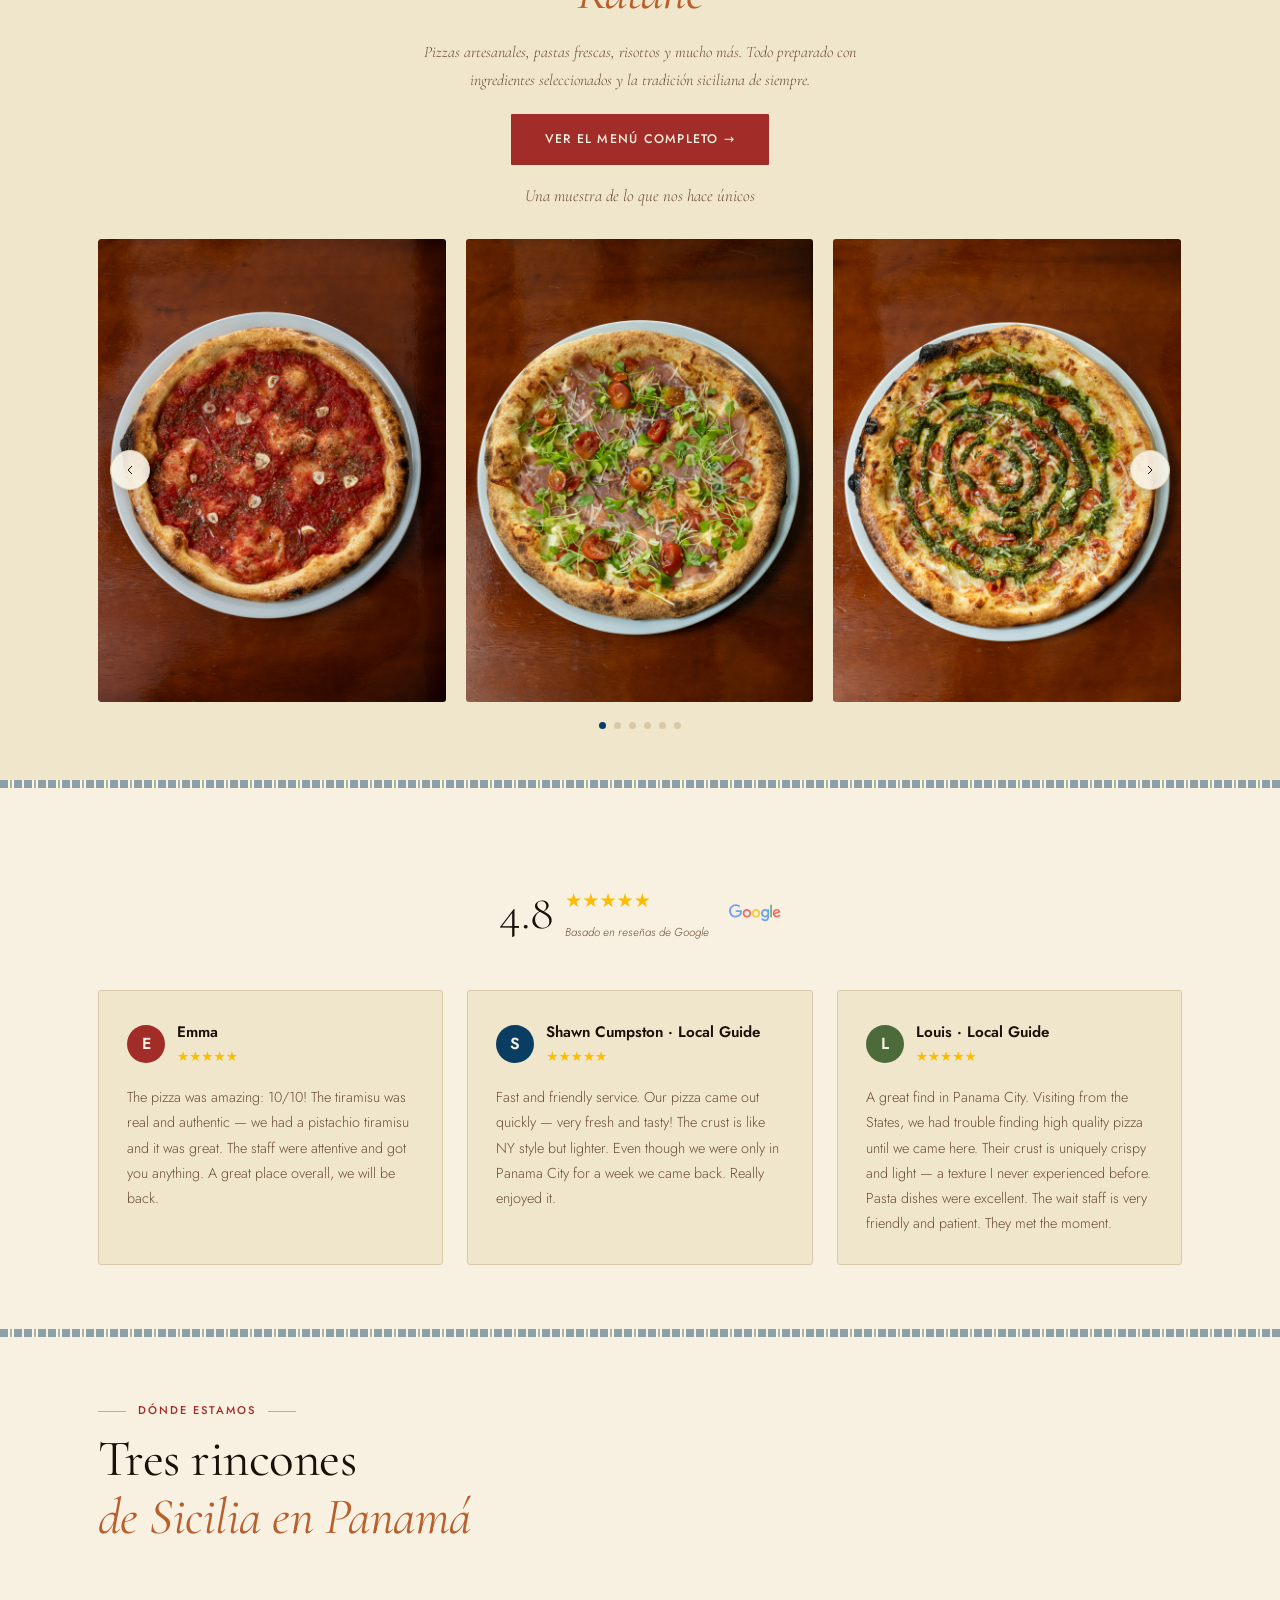
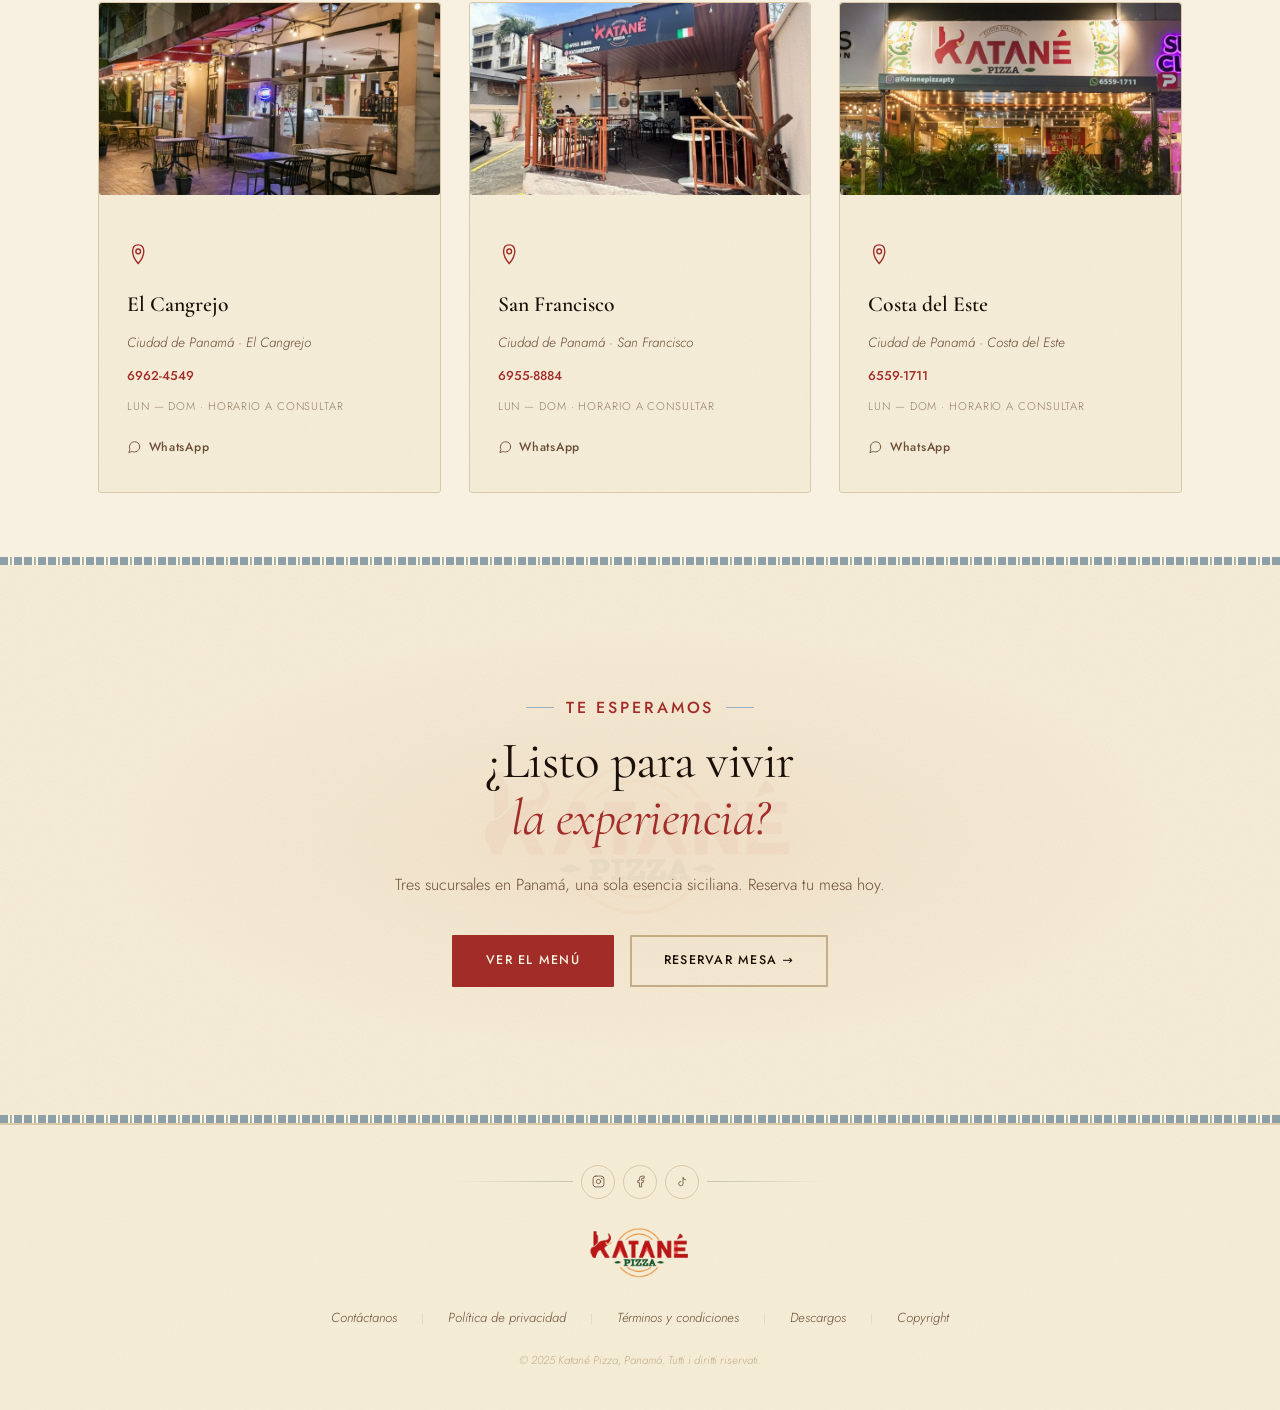
==== commit 6727f3e3: "Rediseño completo del menú + ajustes de paleta, footer y UI - menu.html: nueva estructura de 3 nivel" ====
--- a/index.html
+++ b/index.html
@@ -136,18 +136,19 @@
 
   <!-- FOTO HERO — reemplaza src con tu foto real de pizza -->
   <div style="position:absolute;inset:0;z-index:0">
-    <img src="pizza.jpg" alt="Katané Pizza" style="width:100%;height:100%;object-fit:cover;display:block;opacity:.55"/>
+    
+    <img src="sicilia.jpg" alt="Katané Pizza" style="width:100%;height:100%;object-fit:cover;display:block;opacity:.55"/>
   </div>
 
   <!-- Overlay gradiente suave -->
-  <div style="position:absolute;inset:0;z-index:1;background:linear-gradient(to bottom, rgba(26,14,6,.3) 0%, rgba(26,14,6,.55) 60%, rgba(26,14,6,.75) 100%)"></div>
+  <div style="position:absolute;inset:0;z-index:1;background:linear-gradient(to bottom,rgba(10,61,98,.45) 0%,rgba(26,14,6,.78) 55%,rgba(26,14,6,.92) 100%)"></div>
 
   <!-- Contenido -->
   <div style="position:relative;z-index:2;text-align:center;padding:2rem var(--g);max-width:820px;margin-inline:auto">
 
     <p style="font-family:var(--ff-b);font-size:.68rem;font-weight:500;letter-spacing:.25em;text-transform:uppercase;color:rgba(250,245,234,.6);margin-bottom:1.75rem">Restaurante Siciliano · Panamá</p>
 
-    <h1 style="font-family:var(--ff-d);font-size:clamp(2.8rem,6.5vw,5.5rem);font-weight:300;font-style:italic;color:#ffffff;line-height:1.1;letter-spacing:-.01em;margin-bottom:1rem">
+    <h1 style="font-family:var(--ff-d);font-size:clamp(2.8rem,6.5vw,5.5rem);font-weight:300;font-style:italic;color:#ffffff;line-height:1.1;letter-spacing:-.01em;margin-bottom:1rem;text-shadow:0 2px 20px rgba(0,0,0,.4)">
       El sabor de<br>
       <span style="color:var(--limon)">la verdadera Sicilia</span>
     </h1>
@@ -336,13 +337,13 @@
   <!-- Redes sociales -->
   <div style="display:flex;align-items:center;justify-content:center;gap:.5rem;margin-bottom:1.75rem">
     <div style="flex:1;max-width:120px;height:1px;background:linear-gradient(90deg,transparent,var(--oliva));opacity:.3"></div>
-    <a href="https://www.instagram.com/katanepizza" target="_blank" class="rs" aria-label="Instagram">
+    <a href="https://www.instagram.com/katanepizzapty/?igsh=OW45bTJsem5mYjI1#" target="_blank" class="rs" aria-label="Instagram">
       <svg viewBox="0 0 24 24" fill="none" stroke="currentColor" stroke-width="1.5" stroke-linecap="round"><rect x="2" y="2" width="20" height="20" rx="5"/><circle cx="12" cy="12" r="4"/><circle cx="17.5" cy="6.5" r=".5" fill="currentColor"/></svg>
     </a>
-    <a href="https://www.facebook.com/katanepizza" target="_blank" class="rs" aria-label="Facebook">
+    <a href="https://www.facebook.com/share/1NUgrXsh8u/" target="_blank" class="rs" aria-label="Facebook">
       <svg viewBox="0 0 24 24" fill="none" stroke="currentColor" stroke-width="1.5" stroke-linecap="round"><path d="M18 2h-3a5 5 0 0 0-5 5v3H7v4h3v8h4v-8h3l1-4h-4V7a1 1 0 0 1 1-1h3z"/></svg>
     </a>
-    <a href="https://www.tiktok.com/@katanepizza" target="_blank" class="rs" aria-label="TikTok">
+    <a href="https://www.tiktok.com/@katanepizzapanama?_r=1&_d=ebe4566h4g21e1&sec_uid=MS4wLjABAAAAJFqLadec6BEqzHCeApnFyxJb4QWZkoRpzAduci1-OoASdecs2WnV0ZfeYwrtkRE3&share_author_id=6848393219497526278&sharer_language=es&source=h5_m&u_code=db26i72e6g5fdj&timestamp=1755752537&user_id=6795720730359530501&sec_user_id=MS4wLjABAAAAXxycx6LyeUWZlk2QsUrBizjBpqruUMTOzHI55eSY5ZHoNQpmUFMm6Hf5kimnsxRc&item_author_type=2&utm_source=whatsapp&utm_campaign=client_share&utm_medium=android&share_iid=7537588654521763589&share_link_id=003f589d-e86c-48cb-b1d5-07d1253aa736&share_app_id=1233&ugbiz_name=ACCOUNT&ug_btm=b6880%2Cb5836&social_share_type=5&enable_checksum=1" target="_blank" class="rs" aria-label="TikTok">
       <svg viewBox="0 0 24 24" fill="none" stroke="currentColor" stroke-width="1.5" stroke-linecap="round"><path d="M9 12a4 4 0 1 0 4 4V4a5 5 0 0 0 5 5"/></svg>
     </a>
     <div style="flex:1;max-width:120px;height:1px;background:linear-gradient(90deg,var(--oliva),transparent);opacity:.3"></div>
--- a/katane.css
+++ b/katane.css
@@ -177,11 +177,11 @@
   display:flex; align-items:center;
 }
 .nav-logo img {
-  height:40px; width:auto; transition:height .4s;
-  background:rgba(250,245,234,.92);
-  border-radius:2px;
-  padding:4px 6px;
-  box-shadow:0 1px 8px rgba(40,24,8,.10);
+  height:40px;
+  width:auto;
+  transition:height .4s;
+  mix-blend-mode:multiply;
+  filter:none;
 }
 .nav.on .nav-logo img { height:34px; }
 
@@ -191,11 +191,7 @@
   border-bottom:1px solid var(--arena-med);
   padding-top:.75rem; padding-bottom:.75rem;
 }
-.nav-interna .nav-logo img {
-  background:transparent;
-  box-shadow:none;
-  padding:0;
-}
+.nav-interna .nav-logo img { mix-blend-mode:multiply; }
 .nav-interna .nav-links a { color:var(--warm); }
 .nav-interna .nav-cta { color:var(--azul); border-color:var(--azul); }
 .nav-interna .hamb span { background:var(--warm); }
@@ -496,4 +492,10 @@
     grid-template-columns:1fr 1fr !important;
   }
 
-}
+  /* Valores en móvil — apilar en 1 columna */
+  #historia div[style*="grid-template-columns:repeat(5,1fr)"],
+  div[style*="grid-template-columns:repeat(5,1fr)"] {
+    grid-template-columns:1fr !important;
+  }
+
+}
